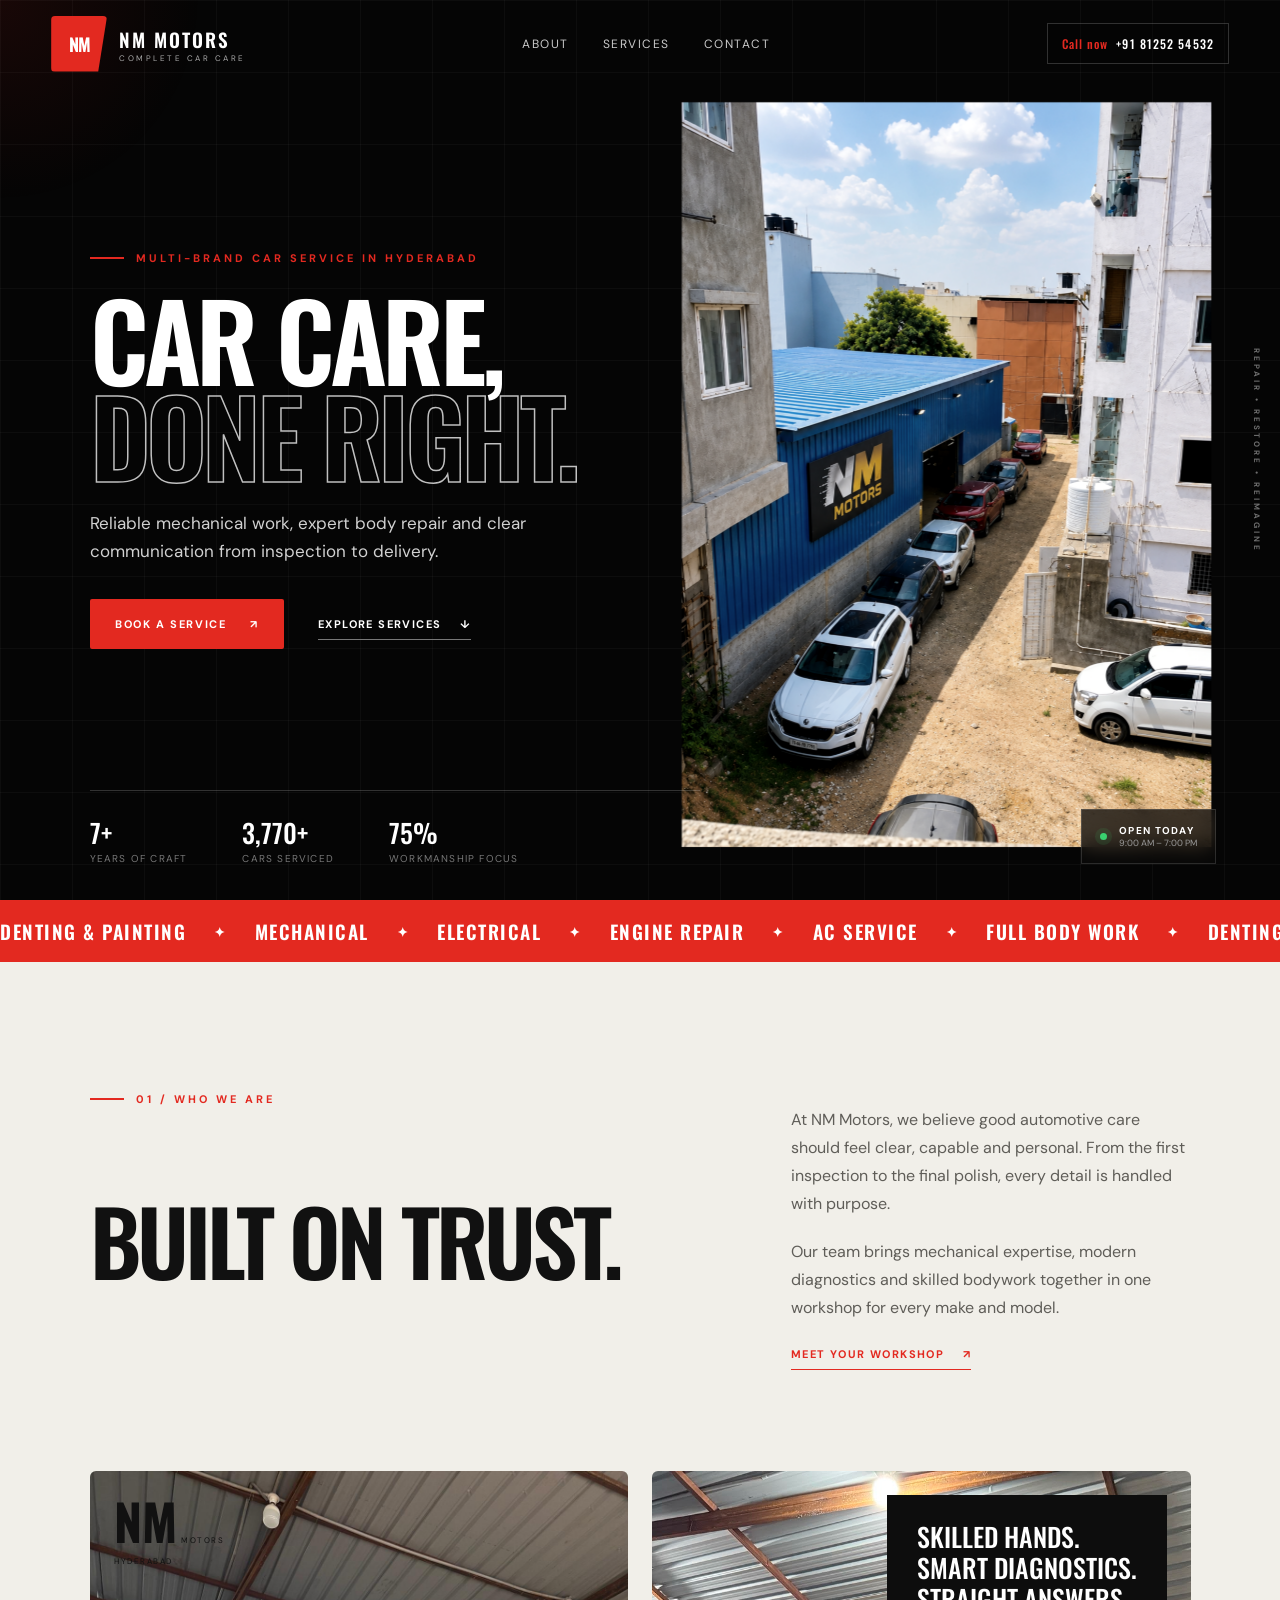
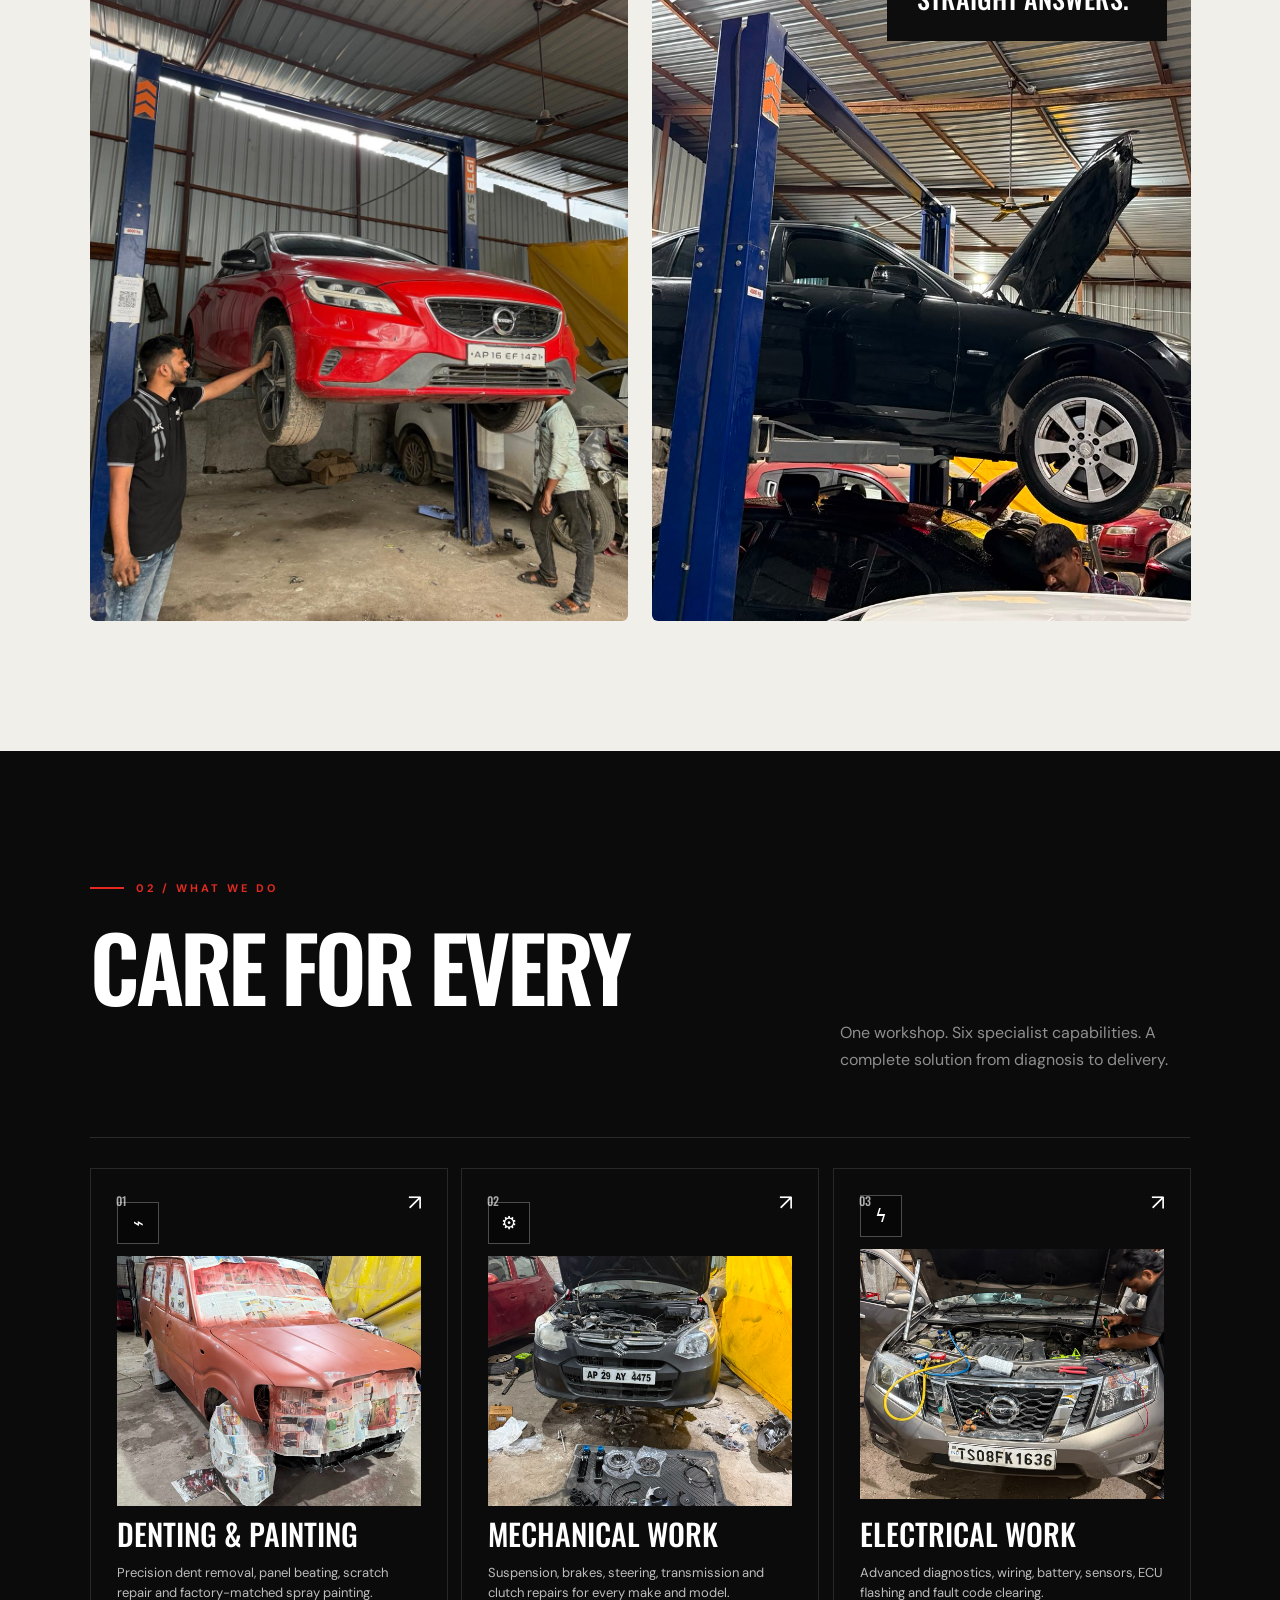
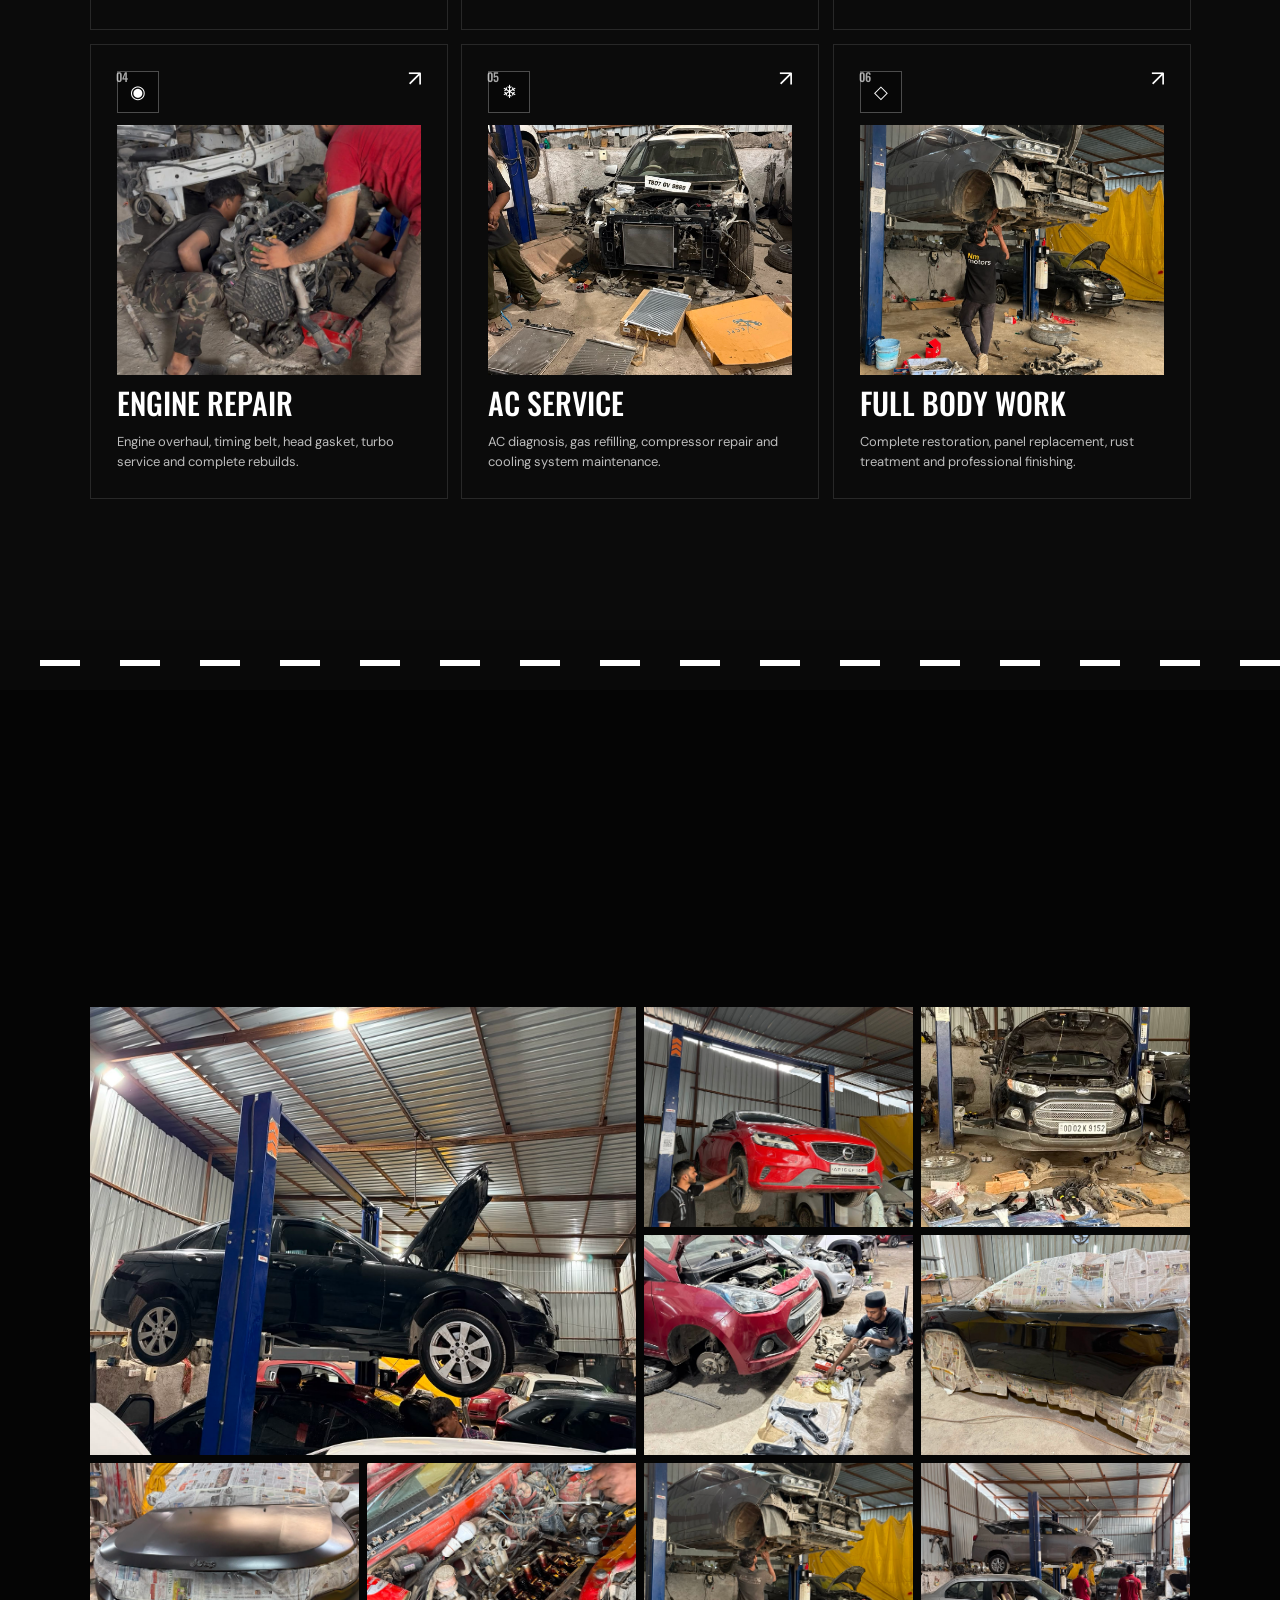
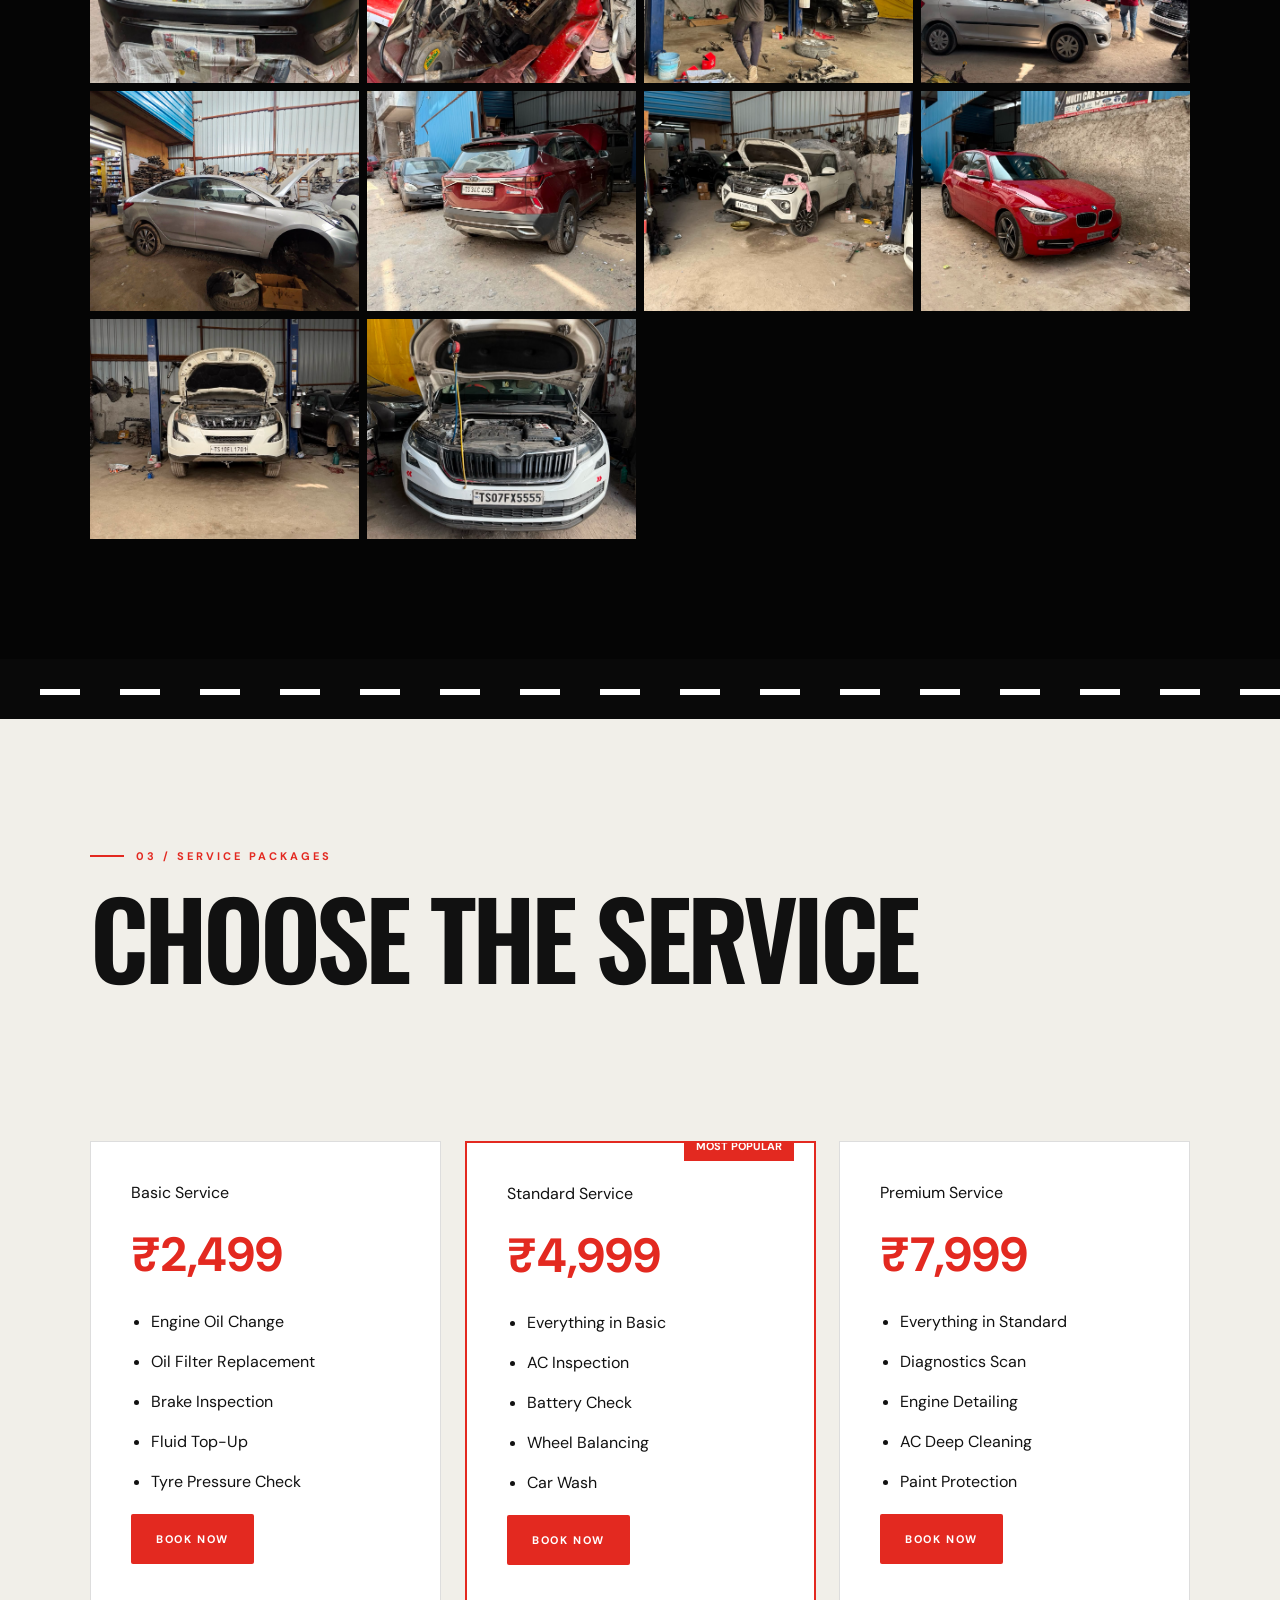
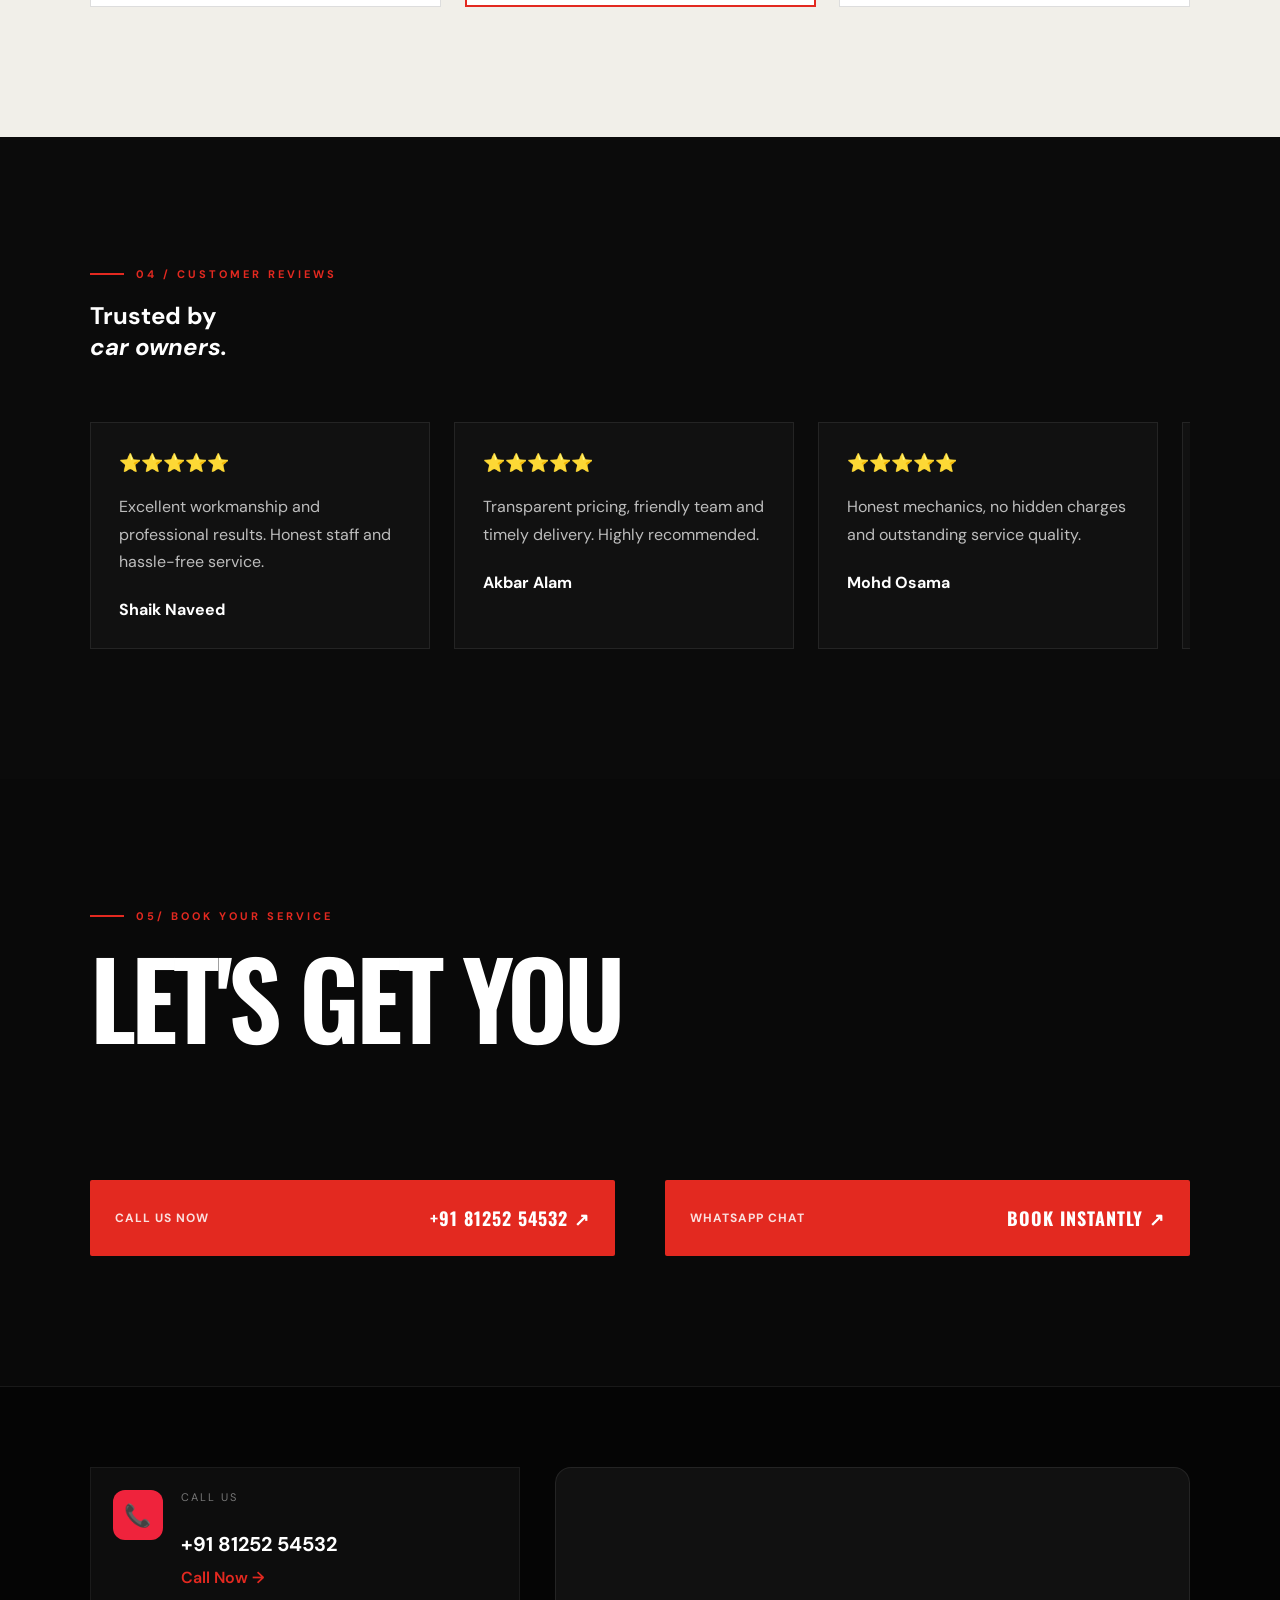
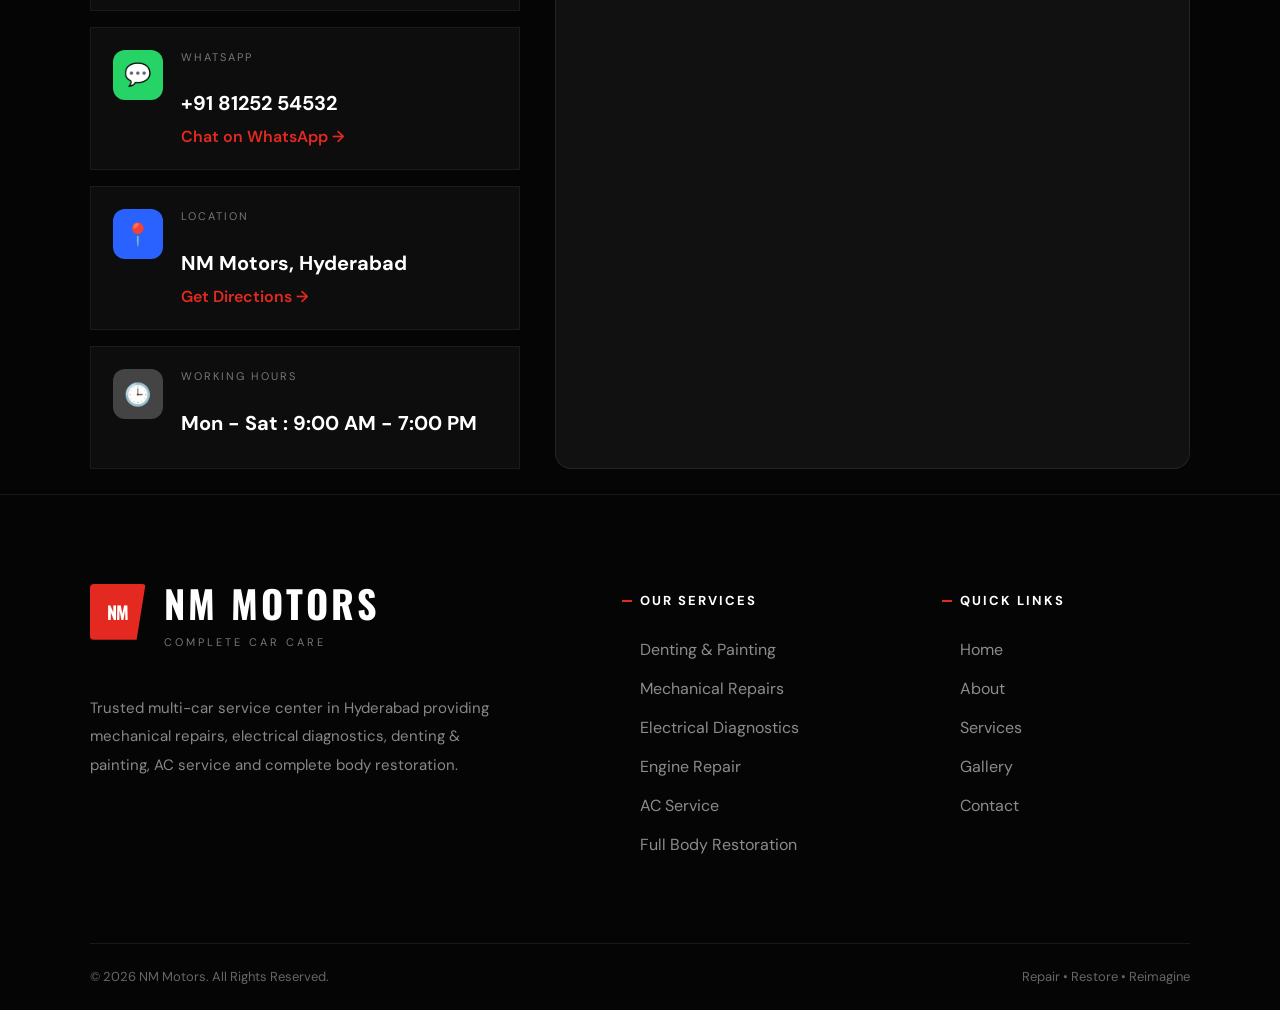
==== index.html @ 7115c3c5 "Add files via upload" ====
<!doctype html>
<html lang="en">
  <head>
    <meta charset="UTF-8" />
    <meta name="viewport" content="width=device-width, initial-scale=1.0" />
    <meta name="theme-color" content="#0a0a0a" />
    <meta
      name="description"
      content="NM Motors - complete car care, mechanical, electrical, denting, painting and restoration in Hyderabad."
    />
    <title>NM Motors | Complete Car Care</title>

    <link rel="preconnect" href="https://fonts.googleapis.com" />
    <link rel="preconnect" href="https://fonts.gstatic.com" crossorigin />
    <link
      href="https://fonts.googleapis.com/css2?family=DM+Sans:wght@400;500;600;700&family=Oswald:wght@400;500;600;700&display=swap"
      rel="stylesheet"
    />

    <link rel="stylesheet" href="styles.css" />
  </head>
  <body>
    <div class="page-loader" aria-hidden="true">
      <div class="loader-mark"><span>NM</span></div>
      <div class="loader-line"><i></i></div>
      <p>Precision in motion</p>
    </div>

    <div class="scroll-progress" aria-hidden="true"><span></span></div>
    <div class="cursor-glow" aria-hidden="true"></div>

    <header class="site-header" id="top">
      <a class="brand" href="#home" aria-label="NM Motors home">
        <span class="brand-mark">NM</span>
        <span class="brand-copy">
          <strong>NM MOTORS</strong>
          <small>Complete car care</small>
        </span>
      </a>

      <nav class="desktop-nav" aria-label="Main navigation">
        <a href="#about">About</a>
        <a href="#services">Services</a>
        <a href="#contact">Contact</a>
      </nav>

      <a class="header-call" href="tel:+918125254532"
        ><span>Call now</span> +91 81252 54532</a
      >

      <button class="menu-button" aria-label="Open menu" aria-expanded="false">
        <span></span>
        <span></span>
      </button>
    </header>

    <div class="mobile-menu" aria-hidden="true">
      <nav>
        <a href="#home">Home</a>
        <a href="#about">About</a>
        <a href="#services">Services</a>
        <a href="#contact">Contact</a>
      </nav>
      <a class="button button-primary" href="tel:+918125254532"
        >Call +91 81252 54532</a
      >
    </div>

    <main>
      <section class="hero" id="home">
        <!-- Right Hero Image -->
        <div class="hero-image">
          <img src="IMG_7822.PNG" alt="NM Motors Workshop" />
        </div>

        <!-- Grid Overlay -->
        <div class="hero-grid" aria-hidden="true"></div>

        <!-- Left Content -->
        <div class="hero-content">
          <div class="eyebrow reveal">Multi-brand car service in Hyderabad</div>

          <h1 class="reveal">
            <span>Car Care,</span>
            <span class="outline">Done Right.</span>
          </h1>

          <p class="hero-lede reveal">
            Reliable mechanical work, expert body repair and clear communication
            from inspection to delivery.
          </p>

          <div class="hero-actions reveal">
            <a
              class="button button-primary"
              href="https://wa.me/918125254532?text=Hi%20NM%20MOTORS!%20I%27d%20like%20to%20book%20a%20car%20service."
              target="_blank"
              rel="noreferrer"
            >
              Book a Service <span>↗</span>
            </a>

            <a class="text-link" href="#services">
              Explore Services <span>↓</span>
            </a>
          </div>
        </div>

        <!-- Bottom Stats -->
        <div class="hero-foot">
          <div>
            <strong class="counter" data-target="10" data-suffix="+">0</strong>
            <span>Years of Craft</span>
          </div>

          <div>
            <strong class="counter" data-target="5000" data-suffix="+"
              >0</strong
            >
            <span>Cars Serviced</span>
          </div>

          <div>
            <strong class="counter" data-target="100" data-suffix="%">0</strong>
            <span>Workmanship Focus</span>
          </div>
        </div>

        <!-- Opening Hours -->
        <div class="hero-proof">
          <span class="proof-dot"></span>
          <strong>Open Today</strong>
          <small>9:00 AM – 7:00 PM</small>
        </div>

        <!-- Side Label -->
        <div class="hero-side-label">Repair • Restore • Reimagine</div>
      </section>

      <section class="marquee" aria-label="Our expertise">
        <div class="marquee-track">
          <!-- First Set -->
          <span>DENTING & PAINTING</span><i>✦</i> <span>MECHANICAL</span
          ><i>✦</i> <span>ELECTRICAL</span><i>✦</i> <span>ENGINE REPAIR</span
          ><i>✦</i> <span>AC SERVICE</span><i>✦</i> <span>FULL BODY WORK</span
          ><i>✦</i>

          <!-- Duplicate Set -->
          <span>DENTING & PAINTING</span><i>✦</i> <span>MECHANICAL</span
          ><i>✦</i> <span>ELECTRICAL</span><i>✦</i> <span>ENGINE REPAIR</span
          ><i>✦</i> <span>AC SERVICE</span><i>✦</i> <span>FULL BODY WORK</span
          ><i>✦</i>
        </div>
      </section>

      <section class="about section" id="about">
        <div class="section-kicker reveal">01 / Who we are</div>
        <div class="about-layout">
          <div class="about-heading reveal">
            <h2>Built on trust.<br /><em>Driven by craft.</em></h2>
          </div>
          <div class="about-copy reveal">
            <p>
              At NM Motors, we believe good automotive care should feel clear,
              capable and personal. From the first inspection to the final
              polish, every detail is handled with purpose.
            </p>
            <p>
              Our team brings mechanical expertise, modern diagnostics and
              skilled bodywork together in one workshop for every make and
              model.
            </p>
            <a class="text-link red" href="#contact"
              >Meet your workshop <span>↗</span></a
            >
          </div>
        </div>

        <div class="about-visual reveal">
          <div class="about-images">
            <img
              class="about-image"
              src="Hero3.jpeg"
              alt="NM Motors workshop layout"
            />

            <img
              class="about-image"
              src="Hero2.jpeg"
              alt="NM Motors workshop layout"
            />
          </div>

          <div class="visual-stamp">
            <span>NM</span>
            <small>Motors<br />Hyderabad</small>
          </div>

          <div class="about-quote">
            Skilled hands.<br />
            Smart diagnostics.<br />
            Straight answers.
          </div>
        </div>
      </section>

      <section class="services section" id="services">
        <div class="section-head">
          <div>
            <div class="section-kicker reveal">02 / What we do</div>
            <h2 class="reveal">
              Care for every<br /><em>part of your car.</em>
            </h2>
          </div>
          <p class="reveal">
            One workshop. Six specialist capabilities. A complete solution from
            diagnosis to delivery.
          </p>
        </div>

        <div class="service-list">
          <article class="service-card reveal">
            <span class="service-no">01</span>
            <div class="service-icon">⌁</div>
            <div>
              <img
                class="service-image"
                src="WhatsApp Image 2026-06-26 at 5.01.47 PM.jpeg"
                alt="Denting and painting"
              />
              <h3>Denting & Painting</h3>

              <p>
                Precision dent removal, panel beating, scratch repair and
                factory-matched spray painting.
              </p>
            </div>
            <span class="arrow">↗</span>
          </article>

          <article class="service-card reveal">
            <span class="service-no">02</span>
            <div class="service-icon">⚙</div>
            <div>
              <img
                class="service-image"
                src="WhatsApp Image 2026-06-26 at 5.41.14 PM.jpeg"
                alt="Mechanical Work"
              />
              <h3>Mechanical Work</h3>
              <p>
                Suspension, brakes, steering, transmission and clutch repairs
                for every make and model.
              </p>
            </div>
            <span class="arrow">↗</span>
          </article>

          <article class="service-card reveal">
            <span class="service-no">03</span>
            <div class="service-icon">ϟ</div>
            <img
              class="service-image"
              src="WhatsApp Image 2026-06-26 at 5.43.32 PM.jpeg"
              alt="Electric work"
            />
            <div>
              <h3>Electrical Work</h3>
              <p>
                Advanced diagnostics, wiring, battery, sensors, ECU flashing and
                fault code clearing.
              </p>
            </div>
            <span class="arrow">↗</span>
          </article>

          <article class="service-card reveal">
            <span class="service-no">04</span>
            <div class="service-icon">◉</div>
            <div>
              <img
                class="service-image"
                src="WhatsApp Image 2026-06-26 at 5.42.45 PM.jpeg"
                alt="Engine repair"
              />
              <h3>Engine Repair</h3>
              <p>
                Engine overhaul, timing belt, head gasket, turbo service and
                complete rebuilds.
              </p>
            </div>
            <span class="arrow">↗</span>
          </article>

          <article class="service-card reveal">
            <span class="service-no">05</span>
            <div class="service-icon">❄</div>
            <div>
              <img
                class="service-image"
                src="WhatsApp Image 2026-06-26 at 5.49.35 PM.jpeg"
                alt="AC Service"
              />
              <h3>AC Service</h3>
              <p>
                AC diagnosis, gas refilling, compressor repair and cooling
                system maintenance.
              </p>
            </div>
            <span class="arrow">↗</span>
          </article>

          <article class="service-card reveal">
            <span class="service-no">06</span>
            <div class="service-icon">◇</div>
            <div>
              <img
                class="service-image"
                src="WhatsApp Image 2026-06-26 at 5.13.10 PM.jpeg"
                alt="Full Body Work"
              />
              <h3>Full Body Work</h3>
              <p>
                Complete restoration, panel replacement, rust treatment and
                professional finishing.
              </p>
            </div>
            <span class="arrow">↗</span>
          </article>
        </div>
      </section>
      <div class="road-divider">
        <span></span>
      </div>

      <section class="gallery section" id="gallery">
        <div class="gallery-head reveal">
          <div>
            <div class="section-kicker">05 / Our Work</div>
            <h2>Work <em>Gallery</em></h2>
          </div>

          <p>Real jobs done at NM Motors. Quality you can see.</p>
        </div>

        <div class="gallery-grid">
          <div class="gallery-item large">
            <img
              src="WhatsApp Image 2026-06-25 at 7.44.33 PM.jpeg"
              alt="NM Motors Gallery"
            />
          </div>

          <div class="gallery-item">
            <img
              src="WhatsApp Image 2026-06-25 at 7.45.10 PM.jpeg"
              alt="NM Motors Gallery"
            />
          </div>

          <div class="gallery-item">
            <img
              src="WhatsApp Image 2026-06-25 at 8.57.15 PM.jpeg"
              alt="NM Motors Gallery"
            />
          </div>

          <div class="gallery-item">
            <img
              src="WhatsApp Image 2026-06-26 at 5.02.27 PM.jpeg"
              alt="NM Motors Gallery"
            />
          </div>

          <div class="gallery-item">
            <img
              src="WhatsApp Image 2026-06-26 at 5.04.15 PM.jpeg"
              alt="NM Motors Gallery"
            />
          </div>

          <div class="gallery-item">
            <img
              src="WhatsApp Image 2026-06-26 at 5.04.26 PM.jpeg"
              alt="NM Motors Gallery"
            />
          </div>

          <div class="gallery-item">
            <img
              src="WhatsApp Image 2026-06-26 at 5.04.46 PM.jpeg"
              alt="NM Motors Gallery"
            />
          </div>

          <div class="gallery-item">
            <img
              src="WhatsApp Image 2026-06-26 at 5.05.45 PM.jpeg"
              alt="NM Motors Gallery"
            />
          </div>

          <div class="gallery-item">
            <img
              src="WhatsApp Image 2026-06-26 at 5.07.05 PM.jpeg"
              alt="NM Motors Gallery"
            />
          </div>

          <div class="gallery-item">
            <img
              src="WhatsApp Image 2026-06-26 at 5.09.59 PM.jpeg"
              alt="NM Motors Gallery"
            />
          </div>

          <div class="gallery-item">
            <img
              src="WhatsApp Image 2026-06-26 at 5.11.15 PM.jpeg"
              alt="NM Motors Gallery"
            />
          </div>

          <div class="gallery-item">
            <img
              src="WhatsApp Image 2026-06-26 at 5.15.15 PM.jpeg"
              alt="NM Motors Gallery"
            />
          </div>

          <div class="gallery-item">
            <img
              src="WhatsApp Image 2026-06-26 at 5.19.19 PM.jpeg"
              alt="NM Motors Gallery"
            />
          </div>

          <div class="gallery-item">
            <img
              src="WhatsApp Image 2026-06-26 at 5.19.48 PM.jpeg"
              alt="NM Motors Gallery"
            />
          </div>

          <div class="gallery-item">
            <img
              src="WhatsApp Image 2026-06-26 at 5.20.42 PM.jpeg"
              alt="NM Motors Gallery"
            />
          </div>
        </div>
      </section>
      <div class="road-divider">
        <span></span>
      </div>
      <section class="packages section" id="packages">
        <div class="section-kicker reveal">03 / Service Packages</div>

        <h2 class="reveal">
          Choose the service<br />
          <em>that fits your car.</em>
        </h2>

        <div class="package-grid">
          <article class="package-card reveal">
            <span>Basic Service</span>

            <h3>₹2,499</h3>

            <ul>
              <li>Engine Oil Change</li>
              <li>Oil Filter Replacement</li>
              <li>Brake Inspection</li>
              <li>Fluid Top-Up</li>
              <li>Tyre Pressure Check</li>
            </ul>

            <a href="#contact" class="button button-primary"> Book Now </a>
          </article>

          <article class="package-card featured reveal">
            <div class="badge">MOST POPULAR</div>

            <span>Standard Service</span>

            <h3>₹4,999</h3>

            <ul>
              <li>Everything in Basic</li>
              <li>AC Inspection</li>
              <li>Battery Check</li>
              <li>Wheel Balancing</li>
              <li>Car Wash</li>
            </ul>

            <a href="#contact" class="button button-primary"> Book Now </a>
          </article>

          <article class="package-card reveal">
            <span>Premium Service</span>

            <h3>₹7,999</h3>

            <ul>
              <li>Everything in Standard</li>
              <li>Diagnostics Scan</li>
              <li>Engine Detailing</li>
              <li>AC Deep Cleaning</li>
              <li>Paint Protection</li>
            </ul>

            <a href="#contact" class="button button-primary"> Book Now </a>
          </article>
        </div>
      </section>

      <section class="reviews-section">
        <div class="section-kicker reveal">04 / Customer Reviews</div>

        <h2 class="reveal">
          Trusted by<br />
          <em>car owners.</em>
        </h2>

        <div class="reviews-marquee">
          <div class="reviews-track">
            <article class="review-card">
              <div class="stars">⭐⭐⭐⭐⭐</div>
              <p>
                Excellent workmanship and professional results. Honest staff and
                hassle-free service.
              </p>
              <strong>Shaik Naveed</strong>
            </article>

            <article class="review-card">
              <div class="stars">⭐⭐⭐⭐⭐</div>
              <p>
                Transparent pricing, friendly team and timely delivery. Highly
                recommended.
              </p>
              <strong>Akbar Alam</strong>
            </article>

            <article class="review-card">
              <div class="stars">⭐⭐⭐⭐⭐</div>
              <p>
                Honest mechanics, no hidden charges and outstanding service
                quality.
              </p>
              <strong>Mohd Osama</strong>
            </article>

            <article class="review-card">
              <div class="stars">⭐⭐⭐⭐⭐</div>
              <p>Showroom-quality repaint work and premium finishing.</p>
              <strong>Sridhar Koty</strong>
            </article>

            <article class="review-card">
              <div class="stars">⭐⭐⭐⭐⭐</div>
              <p>My car looks brand new. Excellent repainting and bodywork.</p>
              <strong>Mahankali Srikanth</strong>
            </article>

            <!-- Duplicate for infinite loop -->

            <article class="review-card">
              <div class="stars">⭐⭐⭐⭐⭐</div>
              <p>
                Excellent workmanship and professional results. Honest staff and
                hassle-free service.
              </p>
              <strong>Shaik Naveed</strong>
            </article>

            <article class="review-card">
              <div class="stars">⭐⭐⭐⭐⭐</div>
              <p>
                Transparent pricing, friendly team and timely delivery. Highly
                recommended.
              </p>
              <strong>Akbar Alam</strong>
            </article>
          </div>
        </div>
      </section>

      <section class="section contact-section" id="contact">
        <div class="section-kicker reveal">05/ Book your service</div>
        <h2 class="reveal contact-heading">
          Let's get you<br /><em>back on the road.</em>
        </h2>

        <div class="contact-grid">
          <a
            class="button button-primary contact-link"
            href="tel:+918125254532"
          >
            <span>Call us now</span><strong>+91 81252 54532 ↗</strong>
          </a>
          <a
            class="button button-primary contact-link whatsapp-button"
            href="https://wa.me/918125254532?text=Hi%20NM%20MOTORS!"
            target="_blank"
            rel="noreferrer"
          >
            <span>WhatsApp Chat</span><strong>Book Instantly ↗</strong>
          </a>
        </div>
      </section>
    </main>

    <footer class="site-footer" id="contact">
      <div class="footer-container">
        <div class="footer-left">
          <div class="contact-card">
            <div class="card-icon phone">📞</div>

            <div>
              <span>CALL US</span>
              <h4>+91 81252 54532</h4>

              <a href="tel:+918125254532"> Call Now → </a>
            </div>
          </div>

          <div class="contact-card">
            <div class="card-icon whatsapp">💬</div>

            <div>
              <span>WHATSAPP</span>
              <h4>+91 81252 54532</h4>

              <a href="https://wa.me/918125254532" target="_blank">
                Chat on WhatsApp →
              </a>
            </div>
          </div>

          <div class="contact-card">
            <div class="card-icon location">📍</div>

            <div>
              <span>LOCATION</span>

              <h4>NM Motors, Hyderabad</h4>

              <a
                target="_blank"
                href="https://maps.app.goo.gl/zKVDiBxFiVKH8xYi9"
              >
                Get Directions →
              </a>
            </div>
          </div>

          <div class="contact-card">
            <div class="card-icon hours">🕒</div>

            <div>
              <span>WORKING HOURS</span>

              <h4>Mon - Sat : 9:00 AM - 7:00 PM</h4>
            </div>
          </div>
        </div>

        <div class="footer-map">
          <iframe
            src="https://www.google.com/maps/embed?pb=!1m18!1m12!1m3!1d30468.560617486695!2d78.4196439668306!3d17.33628039667739!2m3!1f0!2f0!3f0!3m2!1i1024!2i768!4f13.1!3m3!1m2!1s0x3bcb97ead38e99b5%3A0xecd36404b503e7d5!2sNM%20Motors%20Multi%20Car%20Services%20%E2%80%93%20Car%20Mechanic%2C%20Electrician%20and%20Denting%20Painting%20works%20in%20Attapur!5e0!3m2!1sen!2sin!4v1782386111819!5m2!1sen!2sin"
            loading="lazy"
            allowfullscreen
            referrerpolicy="no-referrer-when-downgrade"
          >
          </iframe>
        </div>
      </div>
    </footer>
    <footer class="site-footer">
      <div class="footer-main">
        <!-- Brand -->
        <div class="footer-brand">
          <div class="footer-brand-top">
            <span class="brand-mark">NM</span>

            <div>
              <h3>NM MOTORS</h3>
              <small>COMPLETE CAR CARE</small>
            </div>
          </div>

          <p>
            Trusted multi-car service center in Hyderabad providing mechanical
            repairs, electrical diagnostics, denting & painting, AC service and
            complete body restoration.
          </p>
        </div>

        <!-- Services -->
        <div class="footer-column">
          <h4>Our Services</h4>

          <a href="#services">Denting & Painting</a>
          <a href="#services">Mechanical Repairs</a>
          <a href="#services">Electrical Diagnostics</a>
          <a href="#services">Engine Repair</a>
          <a href="#services">AC Service</a>
          <a href="#services">Full Body Restoration</a>
        </div>

        <!-- Links -->
        <div class="footer-column">
          <h4>Quick Links</h4>

          <a href="#home">Home</a>
          <a href="#about">About</a>
          <a href="#services">Services</a>
          <a href="#gallery">Gallery</a>
          <a href="#contact">Contact</a>
        </div>
      </div>

      <div class="footer-bottom">
        <span>© 2026 NM Motors. All Rights Reserved.</span>

        <span>Repair • Restore • Reimagine</span>
      </div>
    </footer>
    <script src="script.js"></script>
  </body>
</html>
---- styles.css ----
/* ==========================================================================
   1. VARIABLES & RESET
   ========================================================================== */
:root {
  --red: #e32920;
  --black: #090909;
  --ink: #111;
  --paper: #f1efe9;
  --muted: #a5a29b;
  --line: rgba(255, 255, 255, 0.13);
  --display: "Oswald", sans-serif;
  --body: "DM Sans", sans-serif;
  --scroll-progress: 0;
}

* {
  box-sizing: border-box;
}

html {
  scroll-behavior: smooth;
}

body {
  margin: 0;
  background: var(--black);
  color: #fff;
  font-family: var(--body);
  overflow-x: hidden;
}

body.menu-open {
  overflow: hidden;
}

a {
  color: inherit;
  text-decoration: none;
}

button {
  font: inherit;
}

/* ==========================================================================
   2. SITE CORE LAYOUT & NAVIGATION
   ========================================================================== */
.site-header {
  position: fixed;
  inset: 0 0 auto;
  z-index: 50;
  height: 88px;
  padding: 0 4vw;
  display: flex;
  align-items: center;
  justify-content: space-between;
  border-bottom: 1px solid transparent;
  transition: 0.35s;
  isolation: isolate;
}

.site-header.scrolled {
  height: 70px;
  background: rgba(9, 9, 9, 0.93);
  backdrop-filter: blur(14px);
  border-color: var(--line);
}

.site-header .brand,
.desktop-nav,
.header-call,
.menu-button {
  position: relative;
  z-index: 2;
  flex-shrink: 0;
}

.brand {
  display: flex;
  align-items: center;
  gap: 12px;
  z-index: 2;
}

.brand-mark {
  width: 44px;
  height: 44px;
  background: var(--red);
  display: grid;
  place-items: center;
  font: 700 20px var(--display);
  letter-spacing: -1px;
  clip-path: polygon(0 0, 100% 0, 84% 100%, 0 100%);
  transition:
    transform 0.35s cubic-bezier(0.16, 1, 0.3, 1),
    background 0.3s;
}

.brand:hover .brand-mark {
  transform: rotate(-5deg) scale(1.08);
  background: #ff3329;
}

.brand-copy {
  display: flex;
  flex-direction: column;
}

.brand-copy strong {
  font: 600 19px var(--display);
  letter-spacing: 2px;
}

.brand-copy small {
  font-size: 8px;
  text-transform: uppercase;
  letter-spacing: 2.5px;
  color: #aaa;
}

.desktop-nav {
  display: flex;
  gap: 34px;
  align-items: center;
  justify-content: center;
  min-width: 0;
}

.desktop-nav a {
  font-size: 12px;
  text-transform: uppercase;
  letter-spacing: 1.5px;
  color: #c9c9c9;
  position: relative;
  transition:
    color 0.25s,
    transform 0.25s;
}

.desktop-nav a:hover {
  color: #fff;
  transform: translateY(-2px);
}

.desktop-nav a:after {
  content: "";
  position: absolute;
  left: 0;
  right: 100%;
  bottom: -8px;
  height: 2px;
  background: var(--red);
  transition: 0.25s;
}

.desktop-nav a:hover:after {
  right: 0;
}

.header-call {
  font: 500 12px var(--display);
  letter-spacing: 1.1px;
  display: inline-flex;
  align-items: center;
  white-space: nowrap;
  padding: 11px 14px;
  border: 1px solid rgba(255, 255, 255, 0.18);
  background: rgba(0, 0, 0, 0.2);
}

.header-call span {
  color: var(--red);
  margin-right: 8px;
}

.menu-button {
  display: none;
  background: none;
  border: 0;
  width: 38px;
  height: 38px;
  padding: 8px;
  z-index: 2;
  cursor: pointer;
}

.menu-button span {
  display: block;
  height: 2px;
  background: #fff;
  margin: 7px 0;
  transition: 0.3s;
}

.mobile-menu {
  position: fixed;
  inset: 0;
  z-index: 40;
  background: #0b0b0b;
  padding: 120px 7vw 40px;
  display: flex;
  flex-direction: column;
  justify-content: space-between;
  transform: translateY(-100%);
  transition: 0.5s cubic-bezier(0.7, 0, 0.2, 1);
  visibility: hidden;
  opacity: 0;
  pointer-events: none;
}

.mobile-menu.open {
  transform: none;
  visibility: visible;
  opacity: 1;
  pointer-events: auto;
}

.mobile-menu nav {
  display: flex;
  flex-direction: column;
  gap: 20px;
}

.mobile-menu nav a {
  font: 600 8vw var(--display);
  text-transform: uppercase;
  border-bottom: 1px solid var(--line);
  padding-bottom: 10px;
}

/* ==========================================================================
   3. PAGES & COMPONENTS (HERO, ABOUT, SERVICES, ETC.)
   ========================================================================== */
.hero {
  position: relative;
  min-height: 100vh;
  display: flex;
  align-items: center;
  overflow: hidden;
  background: #050505;
}

.hero-grid {
  position: absolute;
  inset: 0;
  background-image:
    linear-gradient(rgba(255, 255, 255, 0.03) 1px, transparent 1px),
    linear-gradient(90deg, rgba(255, 255, 255, 0.03) 1px, transparent 1px);
  background-size: 72px 72px;
  pointer-events: none;
}

.hero-content {
  width: 50%;
  padding-left: 7%;
  position: relative;
  z-index: 2;
}

.hero-image {
  position: absolute;
  right: 0;
  top: 90px;
  width: 52%;
  height: calc(100vh - 90px);
  display: flex;
  align-items: center;
  justify-content: center;
  z-index: 1;
}

.hero-image img {
  width: 90%;
  height: 100%;
  object-fit: COVER; /* Change to cover if needed */
  object-position: center;
  padding: 40px;
  margin-bottom: 40px;
}

.hero-foot {
  position: absolute;
  left: 7%;
  bottom: 40px;
  display: flex;
  gap: 60px;
  z-index: 2;
}

.hero-proof {
  position: absolute;
  right: 70px;
  bottom: 40px;
  z-index: 2;
}

.hero-side-label {
  position: absolute;
  right: 18px;
  top: 50%;
  transform: rotate(90deg) translateY(-50%);
  transform-origin: right top;
  letter-spacing: 4px;
  font-size: 11px;
  color: rgba(255, 255, 255, 0.5);
}

.eyebrow,
.section-kicker {
  font-size: 11px;
  text-transform: uppercase;
  letter-spacing: 3px;
  font-weight: 700;
  color: var(--red);
  display: flex;
  align-items: center;
  gap: 12px;
}

.eyebrow:before,
.section-kicker:before {
  content: "";
  width: 34px;
  height: 2px;
  background: currentColor;
}

.hero h1,
.section h2 {
  font: 600 clamp(64px, 8.3vw, 134px)/0.9 var(--display);
  letter-spacing: -0.045em;
  text-transform: uppercase;
  margin: 26px 0;
}

.hero h1 span {
  display: block;
}

.hero h1 .outline {
  color: transparent;
  -webkit-text-stroke: 1.5px rgba(255, 255, 255, 0.75);
}

.hero-lede {
  max-width: 600px;
  color: #d1d1d1;
  font-size: 17px;
  line-height: 1.65;
}

.hero-actions {
  display: flex;
  align-items: center;
  gap: 34px;
  margin-top: 34px;
}

.button {
  display: inline-flex;
  align-items: center;
  justify-content: center;
  gap: 24px;
  padding: 17px 24px;
  border-radius: 2px;
  text-transform: uppercase;
  font-size: 11px;
  font-weight: 700;
  letter-spacing: 1.6px;
  border: 1px solid transparent;
  will-change: transform;
}

.button-primary {
  position: relative;
  overflow: hidden;
  isolation: isolate;
  background: var(--red);
  color: #fff;
  box-shadow: 0 0 0 rgba(217, 39, 31, 0);
  transition:
    transform 0.3s cubic-bezier(0.16, 1, 0.3, 1),
    box-shadow 0.3s,
    background 0.3s;
}

.button-primary:hover {
  transform: translateY(-3px);
  box-shadow: 0 14px 38px rgba(217, 39, 31, 0.3);
  background: #ff372d;
}

.text-link {
  text-transform: uppercase;
  font-size: 11px;
  font-weight: 700;
  letter-spacing: 1.4px;
  border-bottom: 1px solid #777;
  padding: 8px 0;
}

.text-link span {
  margin-left: 14px;
}

.text-link.red {
  color: var(--red);
  border-color: var(--red);
}

.hero-foot {
  position: absolute;
  left: 7vw;
  bottom: 35px;
  z-index: 2;
  display: flex;
  gap: 55px;
  padding-top: 22px;
  border-top: 1px solid rgba(255, 255, 255, 0.18);
  width: min(610px, 58vw);
}

.hero-foot div {
  display: flex;
  flex-direction: column;
}

.hero-foot strong {
  font: 500 26px var(--display);
}

.hero-foot span {
  color: #777;
  font-size: 10px;
  text-transform: uppercase;
  letter-spacing: 1.2px;
}

.hero-proof {
  position: absolute;
  right: 5vw;
  bottom: 36px;
  z-index: 2;
  display: grid;
  grid-template-columns: 10px auto;
  column-gap: 9px;
  align-items: center;
  padding: 14px 18px;
  background: rgba(8, 8, 8, 0.76);
  backdrop-filter: blur(10px);
  border: 1px solid rgba(255, 255, 255, 0.14);
}

.proof-dot {
  width: 7px;
  height: 7px;
  border-radius: 50%;
  background: #39d16f;
  box-shadow: 0 0 0 5px rgba(57, 209, 111, 0.1);
  grid-row: 1 / 3;
}

.hero-proof strong {
  font-size: 10px;
  text-transform: uppercase;
  letter-spacing: 1.3px;
}

.hero-proof small {
  font-size: 9px;
  color: #999;
}

.hero-side-label {
  position: absolute;
  z-index: 3;
  right: 18px;
  top: 50%;
  color: rgba(255, 255, 255, 0.42);
  font-size: 8px;
  font-weight: 700;
  letter-spacing: 3px;
  text-transform: uppercase;
  writing-mode: vertical-rl;
  transform: translateY(-50%);
}

/* ==========================================================================
   4. MARQUEE TICKER & ABOUT SECTION
   ========================================================================== */
.marquee {
  position: relative;
  z-index: 4;
  background: var(--red);
  overflow: hidden;
  padding: 17px 0;
}

.marquee-track {
  display: flex;
  align-items: center;
  gap: 28px;
  white-space: nowrap;
  width: max-content;
  font: 600 19px var(--display);
  letter-spacing: 1.5px;
  will-change: transform;
  animation: marquee 25s linear infinite;
}

.marquee i {
  font-style: normal;
  font-size: 13px;
  flex-shrink: 0;
}

.marquee span {
  flex-shrink: 0;
}

@keyframes marquee {
  from {
    transform: translateX(0);
  }
  to {
    transform: translateX(-50%);
  }
}

.section {
  padding: 130px 7vw;
}

.about {
  background: var(--paper);
  color: var(--ink);
}

.about-layout {
  display: grid;
  grid-template-columns: 1.2fr 0.8fr;
  gap: 8vw;
  align-items: end;
}

.about h2,
.services h2 {
  font-size: clamp(55px, 7vw, 104px);
  margin: 28px 0 42px;
  line-height: 0.96;
}

.section h2 em {
  font-style: normal;
  color: transparent;
  -webkit-text-stroke: 1.2px currentColor;
  opacity: 0.65;
}

.about-copy {
  padding-bottom: 48px;
  max-width: 650px;
}

.about-copy p {
  font-size: 16px;
  line-height: 1.75;
  color: #5f5d58;
  margin: 0 0 20px;
}

.about-visual {
  position: relative;
  margin-top: 60px;
}

.about-images {
  display: grid;
  grid-template-columns: repeat(2, 1fr);
  gap: 24px;
}

.about-image {
  width: 100%;
  height: 750px;
  object-fit: cover;
  border-radius: 6px;
  display: block;
}

.counter {
  display: inline-block;
  min-width: 90px;
}
.visual-stamp {
  position: absolute;
  left: 24px;
  top: 24px;
  z-index: 5;
}

.visual-stamp span {
  font: 700 50px var(--display);
  line-height: 1;
}

.visual-stamp small {
  text-transform: uppercase;
  font-size: 8px;
  letter-spacing: 1.5px;
  line-height: 1.5;
}

.about-quote {
  position: absolute;
  right: 24px;
  top: 24px;

  padding: 26px 30px;

  background: #0d0d0d;

  color: #fff;

  z-index: 5;

  font: 500 26px/1.2 var(--display);

  text-transform: uppercase;
}

/* ==========================================================================
   5. SERVICES INTERACTION & MATRIX
   ========================================================================== */
.services {
  background: #0b0b0b;
}

.services .section-head {
  display: grid;
  grid-template-columns: 1fr 350px;
  align-items: end;
  gap: 7vw;
}

.services .section-head > p {
  color: #8e8e8e;
  line-height: 1.7;
  padding-bottom: 48px;
}

.service-list {
  display: grid;
  grid-template-columns: repeat(3, 1fr);
  gap: 14px;
  border-top: 1px solid var(--line);
  padding-top: 30px;
}

.service-card {
  min-height: 370px;
  padding: 26px;
  display: flex;
  flex-direction: column;
  align-items: flex-start;
  justify-content: flex-end;
  gap: 12px;
  isolation: isolate;
  border: 1px solid rgba(255, 255, 255, 0.12);
  position: relative;
  overflow: hidden;
  --spot-x: 50%;
  --spot-y: 50%;
  transform-style: preserve-3d;
  transition:
    transform 0.18s ease-out,
    border-color 0.3s,
    box-shadow 0.3s;
}

.service-card:nth-child(1) {
  background-image: url("denting-painting.jpg");
}

.service-card:nth-child(2) {
  background-image: url("mechanical.jpg");
}

.service-card:nth-child(3) {
  background-image: url("electrical.jpg");
}

.service-card:nth-child(4) {
  background-image: url("engine-repair.jpg");
}

.service-card:nth-child(5) {
  background-image: url("ac-service.jpg");
}

.service-card:nth-child(6) {
  background-image: url("body-work.jpg");
}

.service-card::before {
  content: "";
  position: absolute;
  inset: 0;
  z-index: -1;
  background:
    radial-gradient(
      circle at var(--spot-x) var(--spot-y),
      rgba(217, 39, 31, 0.28),
      transparent 38%
    ),
    linear-gradient(
      0deg,
      rgba(4, 4, 4, 0.98) 0%,
      rgba(4, 4, 4, 0.58) 52%,
      rgba(4, 4, 4, 0.16) 100%
    );
  transform: translateX(-101%);
  transition: transform 0.4s cubic-bezier(0.7, 0, 0.2, 1);
}

.service-card:hover {
  z-index: 2;
  border-color: rgba(255, 255, 255, 0.42);
  box-shadow: 0 28px 55px rgba(0, 0, 0, 0.34);
}

.service-card:hover:before {
  transform: none;
}

.service-card .service-no {
  position: absolute;
  left: 25px;
  top: 23px;
  color: rgba(255, 255, 255, 0.65);
  font: 500 12px var(--display);
}

.service-icon {
  width: 42px;
  height: 42px;
  background: rgba(0, 0, 0, 0.34);
  border: 1px solid rgba(255, 255, 255, 0.28);
  font-size: 18px;
  display: grid;
  place-items: center;
  transition: transform 0.35s cubic-bezier(0.16, 1, 0.3, 1);
}

.service-card:hover .service-icon {
  transform: rotate(-6deg) scale(1.08);
}

.service-image {
  width: 100%;
  height: 250px;
  object-fit: cover;
}
.service-card h3 {
  font: 500 30px var(--display);
  text-transform: uppercase;
  margin: 0;
}

.service-card p {
  margin: 7px 0 0;
  color: #bdbdbd;
  line-height: 1.55;
  font-size: 13px;
}

.service-card .arrow {
  position: absolute;
  right: 25px;
  top: 19px;
  font-size: 22px;
}

/* ==========================================================================
   6. GLOBAL APP ELEMENTS & ANIMATIONS
   ========================================================================== */
.floating-whatsapp {
  position: fixed;
  right: 25px;
  bottom: 25px;
  z-index: 9999;
  width: 62px;
  height: 62px;
}

.wa-icon {
  position: absolute;
  right: 0;
  top: 0;
  width: 62px;
  height: 62px;
  border-radius: 50%;
  background: #25d366;
  color: #fff;
  display: grid;
  place-items: center;
  cursor: pointer;
  transition: transform 0.35s cubic-bezier(0.16, 1, 0.3, 1);
  box-shadow:
    0 12px 30px rgba(0, 0, 0, 0.35),
    0 0 25px rgba(37, 211, 102, 0.3);
}

.wa-icon svg {
  width: 30px;
  height: 30px;
}

.wa-tooltip {
  position: absolute;
  right: 0;
  top: 4px;

  height: 54px;
  width: 0;

  overflow: hidden;

  display: flex;
  flex-direction: column;
  justify-content: center;

  white-space: nowrap;

  background: rgba(8, 8, 8, 0.95);
  backdrop-filter: blur(12px);

  border-radius: 999px;

  opacity: 0;

  transition:
    width 0.35s cubic-bezier(0.16, 1, 0.3, 1),
    opacity 0.25s ease;
}

.wa-tooltip span {
  padding-left: 20px;
  font-size: 10px;
  text-transform: uppercase;
  letter-spacing: 1.5px;
  color: #9a9a9a;
}

.wa-tooltip strong {
  padding-left: 20px;
  font-size: 13px;
  color: #fff;
}

.floating-whatsapp:hover .wa-icon {
  transform: translateX(-230px);
}

.floating-whatsapp:hover .wa-tooltip {
  width: 220px;
  opacity: 1;
}

@media (max-width: 768px) {
  .wa-tooltip {
    display: none;
  }

  .floating-whatsapp:hover .wa-icon {
    transform: none;
  }
}

/* NM Motors Upgraded Styles Additions */

.reveal {
  opacity: 0;
  transform: translateY(40px) rotate(2deg);
  transition:
    opacity 0.8s ease,
    transform 0.8s cubic-bezier(0.16, 1, 0.3, 1);
  will-change: opacity, transform;
}

.reveal.visible {
  opacity: 1;
  transform: translateY(0) rotate(0);
}

.service-card.reveal {
  transform: translateY(60px) rotate(3deg);
}

.service-card.reveal.visible {
  transform: translateY(0) rotate(0);
}

.floating-whatsapp {
  animation: whatsapp-pulse 2.5s infinite;
}

@keyframes whatsapp-pulse {
  0%,
  100% {
    transform: scale(1);
  }
  50% {
    transform: scale(1.05);
  }
}

.cursor-glow {
  position: fixed;
  width: 420px;
  height: 420px;
  border-radius: 50%;
  background: radial-gradient(circle, rgba(227, 41, 32, 0.09), transparent 68%);
  pointer-events: none;
  z-index: 3;
  transform: translate(-50%, -50%);
}

.page-loader {
  position: fixed;
  inset: 0;
  z-index: 5000;
  display: grid;
  place-content: center;
  justify-items: center;
  gap: 20px;
  background: #080808;
  transition:
    opacity 0.55s ease,
    visibility 0.55s ease;
}

.page-loader.done {
  opacity: 0;
  visibility: hidden;
}

.loader-mark {
  width: 82px;
  height: 82px;
  display: grid;
  place-items: center;
  background: var(--red);
  clip-path: polygon(0 0, 100% 0, 82% 100%, 0 100%);
}

.loader-mark span {
  font: 700 35px var(--display);
  letter-spacing: -2px;
}

.loader-line {
  width: 150px;
  height: 1px;
  background: #242424;
}

.loader-line i {
  display: block;
  width: 100%;
  height: 100%;
  background: var(--red);
  transform-origin: left;
  animation: loader-line 1s cubic-bezier(0.7, 0, 0.2, 1) both;
}

.page-loader p {
  margin: 0;
  color: #686868;
  font-size: 8px;
  font-weight: 700;
  letter-spacing: 3px;
  text-transform: uppercase;
}

.scroll-progress {
  position: fixed;
  top: 0;
  left: 0;
  right: 0;
  z-index: 1200;
  height: 2px;
  pointer-events: none;
}

.scroll-progress span {
  display: block;
  width: 100%;
  height: 100%;
  background: var(--red);
  transform: scaleX(var(--scroll-progress));
  transform-origin: left;
}

@keyframes loader-line {
  from {
    transform: scaleX(0);
  }
  to {
    transform: scaleX(1);
  }
}

@keyframes hero-focus {
  from {
    transform: scale(1.12);
    filter: saturate(0.25) brightness(0.6);
  }
  to {
    transform: scale(1.02);
    filter: saturate(0.72) contrast(1.04);
  }
}

@keyframes stamp-float {
  50% {
    transform: translateY(8px);
  }
}

@keyframes whatsapp-pulse {
  0%,
  55%,
  100% {
    box-shadow: 0 0 0 0 rgba(37, 211, 102, 0.35);
  }
  75% {
    box-shadow: 0 0 0 16px rgba(37, 211, 102, 0);
  }
}

@keyframes marquee {
}

/* ==========================================================================
   7. DYNAMIC RESPONSIVE BREAKPOINTS
   ========================================================================== */
@media (max-width: 980px) {
  .service-list {
    grid-template-columns: repeat(2, 1fr);
  }
  .hero-foot {
    width: 88vw;
  }
  .about-layout {
    grid-template-columns: 1fr;
  }
}

@media (min-width: 901px) {
  .mobile-menu {
    display: none !important;
  }
}

@media (max-width: 900px) {
  .hero-side-label {
    display: none;
  }
  .service-card {
    transform: none !important;
  }
  .desktop-nav,
  .header-call {
    display: none;
  }
  .menu-button {
    display: block;
  }
  .site-header {
    height: 70px;
  }
  .hero {
    min-height: 900px;
    padding: 120px 6vw 180px;
  }
  .about-layout,
  .services .section-head {
    grid-template-columns: 1fr;
  }
  .mobile-menu {
    display: flex;
  }
}

@media (max-width: 620px) {
  .hero h1 {
    font-size: 17vw;
  }
  .section {
    padding: 78px 5vw;
  }
  .service-list {
    grid-template-columns: 1fr;
  }
}

/* ==========================================================================
   8. COMPONENT SPECIFIC LAYOUTS (CLEANED FROM INLINE)
   ========================================================================== */
/* ==========================================================
   CONTACT SECTION
   ========================================================== */

.contact-section {
  background: #090909;
}

.contact-heading {
  font: 600 clamp(45px, 6vw, 80px)/1 var(--display);
  text-transform: uppercase;
  margin: 20px 0 40px;
}

/* CONTACT GRID */

.contact-grid {
  display: grid;
  grid-template-columns: repeat(auto-fit, minmax(200px, 1fr));
  gap: 50px;
  margin-top: 40px;
}

/* BUTTON BASE */

.contact-link {
  justify-content: space-between;
  padding: 24px;
  position: relative;
  overflow: hidden;

  transition:
    background 0.35s ease,
    transform 0.35s ease,
    box-shadow 0.35s ease;
}

/* ==========================================================
   DEFAULT STATE
   BOTH RED
   ========================================================== */

.contact-grid .contact-link:first-child,
.whatsapp-button {
  background: var(--red);
  color: #fff;
}

/* ==========================================================
   SWEEP / FUEL FILL EFFECT
   ========================================================== */

.contact-link::before {
  content: "";
  position: absolute;
  inset: 0;

  background: linear-gradient(
    90deg,
    transparent,
    rgba(255, 255, 255, 0.18),
    transparent
  );

  transform: translateX(-105%);
  transition: transform 0.7s ease;

  pointer-events: none;
}

.contact-link:hover::before {
  transform: translateX(105%);
}

/* ==========================================================
   CALL BUTTON HOVER
   ========================================================== */

.contact-grid .contact-link:first-child:hover {
  background: #25d366;

  transform: translateY(-5px);

  box-shadow: 0 15px 35px rgba(37, 211, 102, 0.25);
}

/* ==========================================================
   WHATSAPP BUTTON HOVER
   ========================================================== */

.whatsapp-button:hover {
  background: #25d366;

  transform: translateY(-5px);

  box-shadow: 0 15px 35px rgba(37, 211, 102, 0.25);
}

/* ==========================================================
   TEXT
   ========================================================== */

.contact-link span {
  display: block;
  font-size: 12px;
  opacity: 0.85;
  letter-spacing: 1px;
  text-transform: uppercase;
}

.contact-link strong {
  font-size: 18px;
  font-family: var(--display);
  letter-spacing: 1px;
}

/* ==================================
   PREMIUM FOOTER
   ================================== */
.site-footer {
  background: #050505;
  border-top: 1px solid rgba(255, 255, 255, 0.08);
  padding: 80px 7vw 25px;
}

.footer-container {
  display: grid;
  grid-template-columns: 430px 1fr;
  gap: 35px;
  align-items: stretch;
}

/* LEFT SIDE */

.footer-left {
  display: flex;
  flex-direction: column;
  gap: 16px;
}

.contact-card {
  display: flex;
  align-items: flex-start;
  gap: 18px;

  padding: 22px;

  background: #0d0d0d;

  border: 1px solid rgba(255, 255, 255, 0.06);

  transition: 0.35s;
}

.contact-card:hover {
  border-color: var(--red);
  transform: translateY(-4px);
}

.card-icon {
  width: 50px;
  height: 50px;

  border-radius: 12px;

  display: flex;
  align-items: center;
  justify-content: center;

  font-size: 22px;

  background: var(--red);

  flex-shrink: 0;
}

.phone {
  background: #ef233c;
}

.whatsapp {
  background: #25d366;
}

.location {
  background: #2962ff;
}

.hours {
  background: #444;
}

.contact-card span {
  display: block;

  font-size: 11px;

  letter-spacing: 2px;

  color: #777;

  margin-bottom: 8px;
}

.contact-card h4 {
  font-size: 20px;
  margin-bottom: 10px;
}

.contact-card a {
  color: var(--red);
  font-weight: 600;
}

.footer-buttons {
  display: grid;
  grid-template-columns: 1fr 1fr;
  gap: 14px;
}

.footer-call,
.footer-whatsapp {
  height: 60px;

  display: flex;
  align-items: center;
  justify-content: center;

  font-weight: 700;

  text-transform: uppercase;

  transition: 0.3s;
}

.footer-call {
  background: var(--red);
}

.footer-whatsapp {
  background: #25d366;
}

.footer-call:hover,
.footer-whatsapp:hover {
  transform: translateY(-3px);
}

/* RIGHT SIDE */

.footer-map {
  position: relative;

  overflow: hidden;

  border-radius: 16px;

  border: 1px solid rgba(255, 255, 255, 0.08);

  background: #111;

  min-height: 560px;
}

.footer-map iframe {
  position: absolute;

  inset: 0;

  width: 100% !important;

  height: 100% !important;

  border: 0;

  display: block;
}

/* COPYRIGHT */

.footer-bottom {
  margin-top: 45px;

  padding-top: 20px;

  border-top: 1px solid rgba(255, 255, 255, 0.08);

  display: flex;

  justify-content: space-between;

  color: #666;

  font-size: 13px;

  flex-wrap: wrap;

  gap: 12px;
}

/* TABLET */

@media (max-width: 1000px) {
  .footer-container {
    grid-template-columns: 1fr;
  }

  .footer-map {
    min-height: 420px;
  }
}

/* MOBILE */

@media (max-width: 640px) {
  .footer-buttons {
    grid-template-columns: 1fr;
  }

  .footer-bottom {
    flex-direction: column;

    align-items: flex-start;

    gap: 10px;
  }
}
/* ==========================================================
   PACKAGES SECTION RESPONSIVE
   ========================================================== */

.packages {
  background: #f1efe9;
  color: #111;
}

.package-grid {
  display: grid;
  grid-template-columns: repeat(3, 1fr);
  gap: 24px;
  margin-top: 60px;
}

.package-card {
  background: #fff;
  padding: 40px;
  border: 1px solid #ddd;
  position: relative;
  overflow: hidden;
  transition:
    transform 0.35s ease,
    box-shadow 0.35s ease;
}

.package-card:hover {
  transform: translateY(-8px);
  box-shadow: 0 25px 50px rgba(0, 0, 0, 0.12);
}

.package-card h3 {
  font-size: 48px;
  margin: 20px 0;
  color: var(--red);
}

.package-card ul {
  padding-left: 20px;
  line-height: 2;
}

.package-card li {
  margin-bottom: 8px;
}

.featured {
  border: 2px solid var(--red);
  transform: scale(1.03);
}

.badge {
  position: absolute;
  top: -12px;
  right: 20px;
  background: var(--red);
  color: white;
  padding: 8px 12px;
  font-size: 11px;
  font-weight: 700;
}

/* ==========================================================
   TABLET
   ========================================================== */

@media (max-width: 980px) {
  .package-grid {
    grid-template-columns: repeat(2, 1fr);
  }

  .featured {
    transform: none;
  }
}

/* ==========================================================
   MOBILE
   ========================================================== */

@media (max-width: 768px) {
  .package-grid {
    grid-template-columns: 1fr;
    gap: 20px;
  }

  .package-card {
    padding: 28px;
  }

  .package-card h3 {
    font-size: 38px;
  }

  .badge {
    top: 16px;
    right: 16px;
  }
}

/* ==========================================================
   SMALL PHONES
   ========================================================== */

@media (max-width: 480px) {
  .package-card {
    padding: 24px;
  }

  .package-card h3 {
    font-size: 32px;
  }

  .package-card ul {
    line-height: 1.7;
  }
}

/* REVIEWS  */
.reviews-section {
  background: #0b0b0b;
  padding: 130px 7vw;
  overflow: hidden;
}

.reviews-marquee {
  margin-top: 60px;
  overflow: hidden;
}

.reviews-track {
  display: flex;
  gap: 24px;
  width: max-content;
  animation: reviewScroll 35s linear infinite;
}

.review-card {
  width: 340px;
  min-height: 220px;

  background: #111;
  border: 1px solid rgba(255, 255, 255, 0.08);

  padding: 28px;

  flex-shrink: 0;
}

.review-card:hover {
  border-color: var(--red);
  transform: translateY(-6px);
}

.stars {
  font-size: 18px;
  margin-bottom: 18px;
}

.review-card p {
  color: #bdbdbd;
  line-height: 1.7;
  margin-bottom: 24px;
}

.review-card strong {
  color: white;
}

@keyframes reviewScroll {
}

/* ==========================================================
   FOOTER RESPONSIVE
   ========================================================== */

@media (max-width: 980px) {
  .footer-top {
    grid-template-columns: 1fr 1fr;
    gap: 40px;
  }

  .footer-brand {
    grid-column: 1 / -1;
  }

  .footer-brand p {
    max-width: 100%;
  }
}

@media (max-width: 768px) {
  .site-footer {
    padding: 60px 5vw 25px;
  }

  .footer-top {
    grid-template-columns: 1fr;
    gap: 35px;
  }

  .footer-brand h3 {
    font-size: 34px;
  }

  .footer-brand p {
    font-size: 14px;
    line-height: 1.7;
  }

  .footer-links,
  .footer-contact {
    gap: 10px;
  }

  .footer-bottom {
    flex-direction: column;
    align-items: flex-start;
    gap: 12px;
  }
}

@media (max-width: 480px) {
  .site-footer {
    padding: 50px 20px 20px;
  }

  .footer-brand h3 {
    font-size: 28px;
  }

  .footer-brand p {
    font-size: 13px;
  }

  .footer-links h4,
  .footer-contact h4 {
    font-size: 11px;
  }

  .footer-links a,
  .footer-contact a,
  .footer-contact p {
    font-size: 14px;
  }

  .footer-bottom {
    font-size: 11px;
  }

  .brand-mark {
    width: 38px;
    height: 38px;
    font-size: 18px;
  }
}

/* ==========================================================
   NM MOTORS PREMIUM AUTOMOTIVE EFFECTS
   ADD BELOW EVERYTHING ELSE
   ========================================================== */

/* HERO SLOW ZOOM */

.hero-image {
  animation:
    hero-focus 1.8s cubic-bezier(0.16, 1, 0.3, 1) both,
    heroZoom 18s ease-in-out infinite alternate;
}

@keyframes heroZoom {
  from {
    transform: scale(1.02);
  }

  to {
    transform: scale(1.08);
  }
}

/* FUEL FILL BUTTON EFFECT */

.button-primary::before {
  content: "";
  position: absolute;
  inset: 0;
  background: linear-gradient(
    90deg,
    transparent,
    rgba(255, 255, 255, 0.18),
    transparent
  );

  transform: translateX(-105%);
  transition: transform 0.7s ease;
  pointer-events: none;
}

.button-primary:hover::before {
  transform: translateX(105%);
}

/* BRAKE LIGHT GLOW */

.service-card:hover {
  border-color: #ff3b30;

  box-shadow:
    0 0 20px rgba(255, 59, 48, 0.15),
    0 0 40px rgba(255, 59, 48, 0.15),
    0 20px 40px rgba(0, 0, 0, 0.45);
}

/* SPINNING WHEEL EFFECT */

.service-icon {
  transition:
    transform 0.8s cubic-bezier(0.16, 1, 0.3, 1),
    background 0.3s;
}

.service-card:hover .service-icon {
  transform: rotate(360deg) scale(1.1);
}

/* REVIEW PAUSE ON HOVER */

.reviews-track:hover {
  animation-play-state: paused;
}

/* REVIEW CARD PREMIUM FEEL */

.review-card {
  transition:
    transform 0.35s ease,
    border-color 0.35s ease,
    box-shadow 0.35s ease;
}

.review-card:hover {
  transform: translateY(-10px);

  box-shadow: 0 15px 35px rgba(0, 0, 0, 0.35);
}

/* ROAD DIVIDER */

.road-divider {
  height: 60px;
  background: #090909;
  overflow: hidden;
  position: relative;
}

.road-divider span {
  position: absolute;
  top: 50%;
  left: -100%;
  width: 300%;
  height: 6px;

  background: repeating-linear-gradient(
    90deg,
    transparent 0 40px,
    white 40px 80px
  );

  animation: roadMove 6s linear infinite;
}

@keyframes roadMove {
  to {
    transform: translateX(-120px);
  }
}

/* WHATSAPP ENGINE IDLE */

.floating-whatsapp {
  animation:
    whatsapp-pulse 2.5s infinite,
    engineIdle 3s ease-in-out infinite;
}

@keyframes engineIdle {
  0%,
  100% {
    transform: translateY(0);
  }

  50% {
    transform: translateY(-4px);
  }
}

/* PREMIUM PACKAGE HOVER */

.package-card {
  overflow: hidden;
}

.package-card::before {
  content: "";
  position: absolute;
  inset: 0;

  background: linear-gradient(
    120deg,
    transparent,
    rgba(227, 41, 32, 0.08),
    transparent
  );

  transform: translateX(-120%);
  transition: transform 0.7s ease;
}

.package-card:hover::before {
  transform: translateX(120%);
}

/* HEADER CALL BUTTON */

.header-call:hover {
  border-color: var(--red);

  box-shadow: 0 0 20px rgba(227, 41, 32, 0.18);
}

/* HERO STATS HOVER */

.hero-foot strong {
  transition:
    color 0.3s ease,
    transform 0.3s ease;
}

.hero-foot div:hover strong {
  color: var(--red);
  transform: translateY(-3px);
}

/* PROOF BADGE PULSE */

.proof-dot {
  animation: proofPulse 2s infinite;
}

@keyframes proofPulse {
  0% {
    box-shadow: 0 0 0 0 rgba(57, 209, 111, 0.45);
  }

  70% {
    box-shadow: 0 0 0 12px rgba(57, 209, 111, 0);
  }

  100% {
    box-shadow: 0 0 0 0 rgba(57, 209, 111, 0);
  }
}

@media (max-width: 768px) {
  .hero-proof {
    position: absolute;

    top: 90px;
    left: 5vw;

    right: auto;
    bottom: auto;

    width: auto;
    max-width: 220px;

    padding: 12px 16px;
  }
}

@media (max-width: 480px) {
  .hero-proof {
    top: 80px;
    left: 5vw;

    transform: scale(0.9);
    transform-origin: left top;
  }
}

.site-footer {
  background: #050505;
  border-top: 1px solid rgba(255, 255, 255, 0.08);
  padding: 80px 7vw 25px;
}

/* =======================
   MAIN GRID
======================= */

.footer-main {
  display: grid;
  grid-template-columns: 2fr 1fr 1fr;
  gap: 90px;
  align-items: start;
}

/* =======================
   BRAND
======================= */

.footer-brand {
  display: flex;
  flex-direction: column;
}

.footer-brand-top {
  display: flex;
  align-items: center;
  gap: 18px;
  margin-bottom: 30px;
}

.brand-mark {
  width: 56px;
  height: 56px;
  background: var(--red);
  color: #fff;

  display: flex;
  align-items: center;
  justify-content: center;

  font-weight: 700;
  font-size: 18px;

  border-radius: 4px;

  flex-shrink: 0;
}

.footer-brand h3 {
  margin: 0;
  font-size: 38px;
  font-family: var(--display);
  letter-spacing: 3px;
}

.footer-brand small {
  display: block;
  color: #777;
  margin-top: 4px;
  letter-spacing: 3px;
  font-size: 11px;
}

.footer-brand p {
  color: #888;
  line-height: 1.9;
  max-width: 420px;
  font-size: 15px;
}

/* =======================
   COLUMNS
======================= */

.footer-column {
  display: flex;
  flex-direction: column;
  justify-content: center;
}

.footer-column h4 {
  color: #fff;
  text-transform: uppercase;
  letter-spacing: 2px;
  font-size: 13px;
  margin-bottom: 30px;
  position: relative;
}

.footer-column h4::before {
  content: "";
  position: absolute;
  left: -18px;
  top: 8px;

  width: 10px;
  height: 2px;

  background: var(--red);
}

.footer-column a {
  color: #8c8c8c;
  margin-bottom: 18px;
  transition: 0.3s;
}

.footer-column a:hover {
  color: #fff;
  transform: translateX(6px);
}

/* =======================
   COPYRIGHT
======================= */

.footer-bottom {
  margin-top: 70px;
  padding-top: 24px;

  border-top: 1px solid rgba(255, 255, 255, 0.08);

  display: flex;
  justify-content: space-between;
  align-items: center;

  color: #666;
  font-size: 13px;
}

/* =======================
   RESPONSIVE
======================= */

/* ===========================
   FOOTER - MOBILE
=========================== */

@media (max-width: 768px) {
  .site-footer {
    padding: 60px 5vw 25px;
    text-align: center;
  }

  .footer-main {
    display: flex;
    flex-direction: column;
    align-items: center;
    gap: 45px;
  }

  .footer-brand {
    align-items: center;
    text-align: center;
  }

  .footer-brand-top {
    justify-content: center;
  }

  .footer-brand p {
    max-width: 100%;
    text-align: center;
  }

  .footer-column {
    align-items: center;
    text-align: center;
  }

  .footer-column h4::before {
    display: none;
  }

  .footer-column a {
    margin-bottom: 12px;
  }

  .footer-bottom {
    flex-direction: column;
    align-items: center;
    justify-content: center;
    gap: 12px;
    text-align: center;
  }
}

/* ===========================
   GALLERY
=========================== */

.gallery {
  padding: 120px 7vw;
  background: #050505;
}

.gallery-head {
  display: flex;
  justify-content: space-between;
  align-items: end;
  margin-bottom: 55px;
  gap: 40px;
}

.gallery-head h2 {
  font: 600 clamp(48px, 6vw, 82px)/1 var(--display);
  text-transform: uppercase;
}

.gallery-head h2 em {
  color: var(--red);
  font-style: normal;
}

.gallery-head p {
  max-width: 479px;
  color: #777;
  text-align: right;
}

/* ===========================
   GRID
=========================== */

.gallery-grid {
  display: grid;

  grid-template-columns: repeat(4, 1fr);

  grid-auto-rows: 220px;

  gap: 8px;
}

/* Big Image */

.gallery-item.large {
  grid-column: span 2;

  grid-row: span 2;
}

/* Images */

.gallery-item {
  overflow: hidden;

  background: #111;

  position: relative;

  cursor: pointer;
}

.gallery-item img {
  width: 100%;

  height: 100%;

  object-fit: cover;

  transition: 0.45s;

  display: block;
}

.gallery-item:hover img {
  transform: scale(1.08);
}

/* Dark Overlay */

.gallery-item::after {
  content: "";

  position: absolute;

  inset: 0;

  background: linear-gradient(transparent, rgba(0, 0, 0, 0.2));

  opacity: 0;

  transition: 0.35s;
}

.gallery-item:hover::after {
  opacity: 1;
}

@media (max-width: 900px) and (min-width: 300px) {
  .hero {
    position: relative;
    min-height: 100vh;
    display: flex;
    align-items: center;
    padding: 120px 6vw;
  }

  .hero-content {
    width: 100%;
    position: relative;
    z-index: 2;
    padding-left: 0;
  }

  .hero-image {
    position: absolute;
    inset: 0;
    width: 100%;
    height: 100%;
    z-index: 0;
  }

  .hero-image img {
    display: block;
    width: 100%;
    height: 100%;
    object-fit: cover;
    opacity: 0.22;
    filter: brightness(0.45);
  }

  .hero-grid {
    z-index: 1;
  }

  .hero-foot,
  .hero-proof,
  .hero-side-label {
    z-index: 2;
  }
}

@media (max-width: 768px) {
  .about-images {
    display: flex;
    flex-direction: column;
    align-items: center;
    gap: 20px;
  }

  .about-image {
    width: 100%;
    max-width: 500px;
    height: 300px;
    object-fit: cover;
  }

  .about-visual {
    display: flex;
    justify-content: center;
  }
  .about-quote {
    display: none;
  }
}

@media (max-width: 480px) {
  .about {
    padding: 60px 20px;
  }

  .about h2,
  .services h2 {
    font-size: 36px;
  }

  .about-copy p {
    font-size: 14px;
    line-height: 1.7;
  }
}

/* ===========================
   ABOUT - MOBILE
=========================== */

@media (max-width: 768px) {
  .about {
    padding: 70px 5vw;
  }

  .about-layout {
    grid-template-columns: 1fr;
    gap: 35px;
    align-items: flex-start;
  }

  .about-heading {
    text-align: left;
  }

  .about h2,
  .services h2 {
    font-size: clamp(38px, 10vw, 60px);
    line-height: 1;
    margin: 18px 0 24px;
  }

  .about-copy {
    max-width: 100%;
    padding-bottom: 0;
  }

  .about-copy p {
    font-size: 15px;
    line-height: 1.8;
    margin-bottom: 18px;
  }

  .section-kicker {
    font-size: 10px;
    letter-spacing: 2px;
  }
}

/* ===========================
   GALLERY RESPONSIVE
=========================== */

/* Tablet */

@media (max-width: 900px) {
  .gallery {
    padding: 80px 5vw;
  }

  .gallery-head {
    display: block;
    margin-bottom: 35px;
  }

  .gallery-head p {
    margin-top: 18px;
    max-width: 100%;
  }

  .gallery-grid {
    display: grid;
    grid-template-columns: repeat(2, 1fr);
    gap: 14px;
    grid-auto-rows: 180px;
  }

  .gallery-item.large {
    grid-column: span 2;
    grid-row: span 2;
  }

  .gallery-item img {
    width: 100%;
    height: 100%;
    object-fit: cover;
  }
}

/* Mobile */

@media (max-width: 600px) {
  .gallery {
    padding: 60px 20px;
  }

  .gallery-head {
    margin-bottom: 25px;
  }

  .gallery-head h2 {
    font-size: 38px;
    line-height: 1;
    margin: 12px 0;
  }

  .gallery-head p {
    font-size: 14px;
    line-height: 1.7;
  }

  .gallery-grid {
    display: grid;
    grid-template-columns: 1fr;
    gap: 12px;
    grid-auto-rows: auto;
  }

  .gallery-item,
  .gallery-item.large {
    grid-column: auto;
    grid-row: auto;
    height: auto;
  }

  .gallery-item img,
  .gallery-item.large img {
    width: 100%;
    height: 260px;
    object-fit: cover;
    border-radius: 6px;
    display: block;
  }
}

/* ===========================
   REVIEWS - MOBILE
=========================== */

@media (max-width: 768px) {
  .reviews-section {
    padding: 70px 5vw;
  }

  .reviews-section h2 {
    font-size: clamp(36px, 10vw, 52px);
    margin: 18px 0 30px;
  }

  .reviews-marquee {
    overflow-x: auto;
    overflow-y: hidden;
    -webkit-overflow-scrolling: touch;
    scrollbar-width: thin;
    scrollbar-color: var(--red) #1b1b1b;
    padding-bottom: 12px;
  }

  /* Chrome / Edge / Safari */
  .reviews-marquee::-webkit-scrollbar {
    height: 8px;
  }

  .reviews-marquee::-webkit-scrollbar-track {
    background: #1b1b1b;
    border-radius: 10px;
  }

  .reviews-marquee::-webkit-scrollbar-thumb {
    background: var(--red);
    border-radius: 10px;
  }

  .reviews-track {
    display: flex;
    gap: 16px;
    width: max-content;
    animation: none; /* Stop auto-scroll */
    padding-bottom: 8px;
  }

  .review-card {
    width: 280px;
    min-width: 280px;
    min-height: 220px;
    flex-shrink: 0;
  }
}
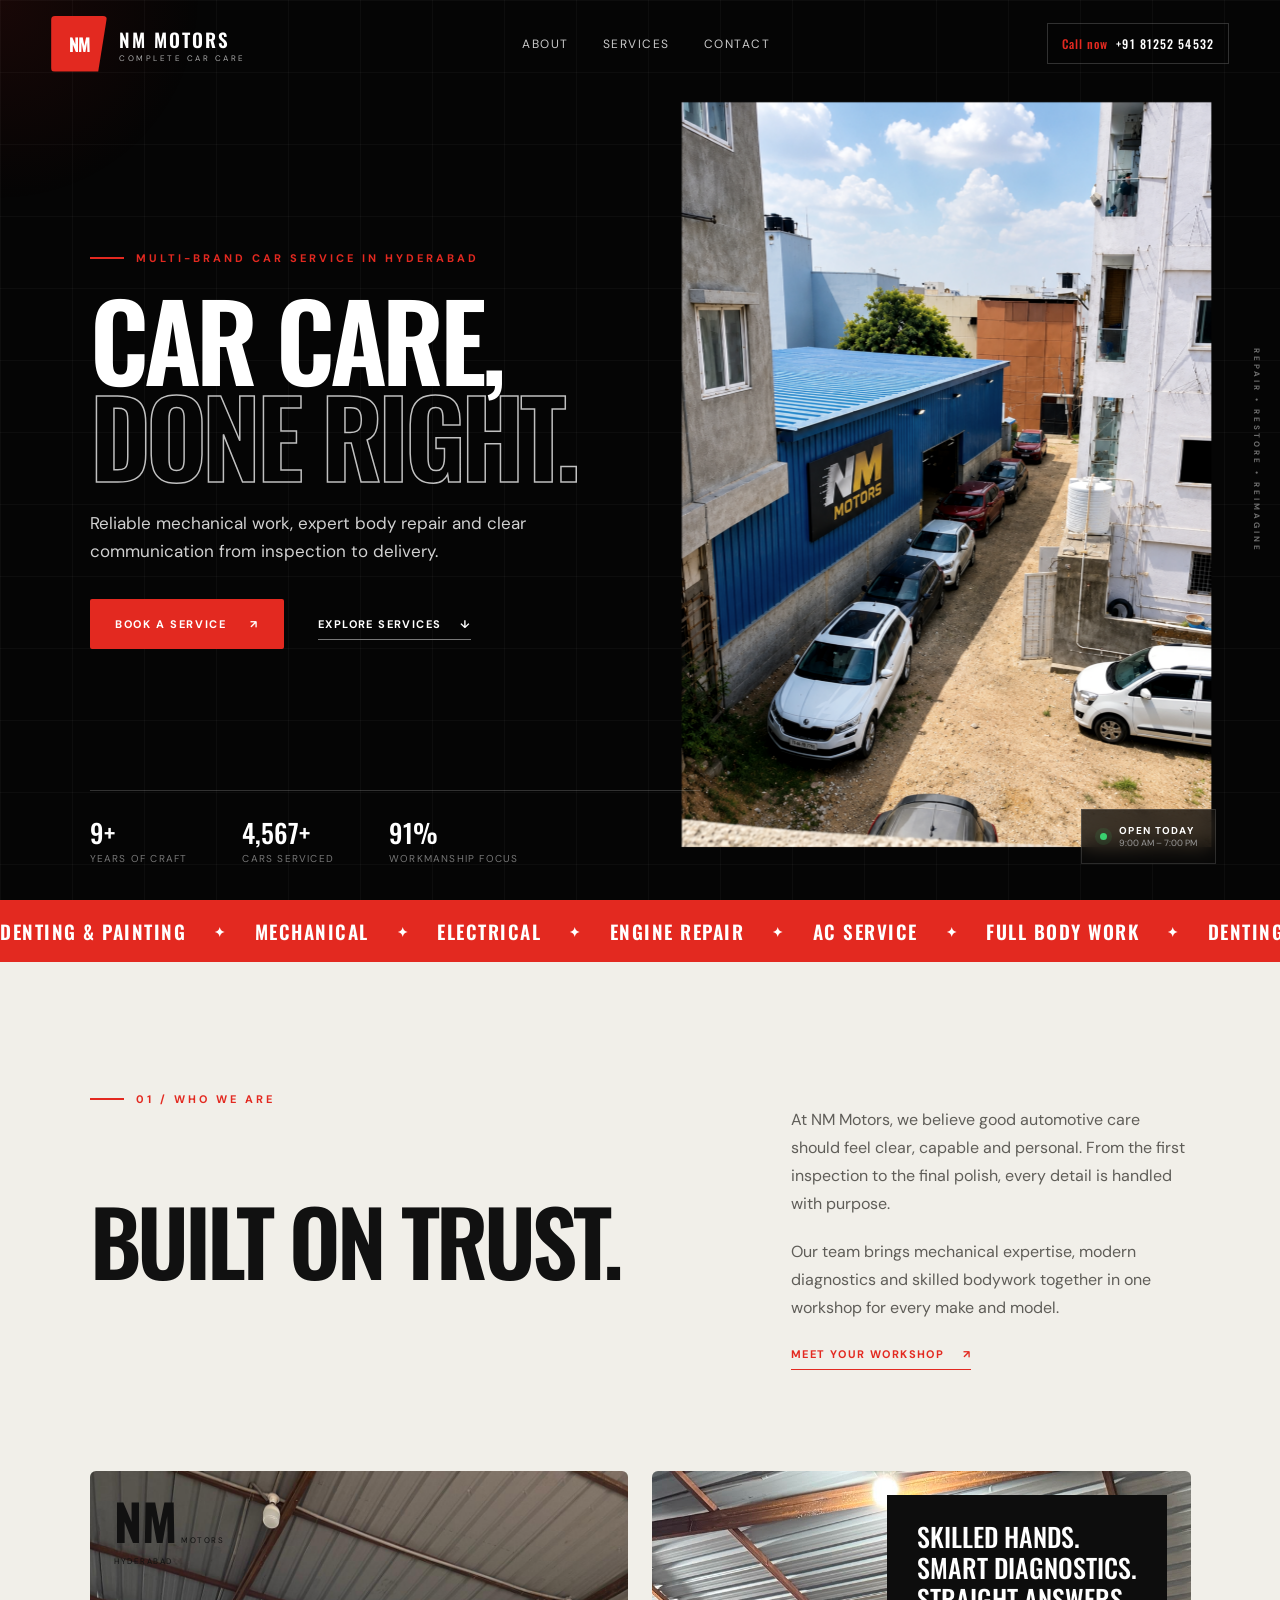
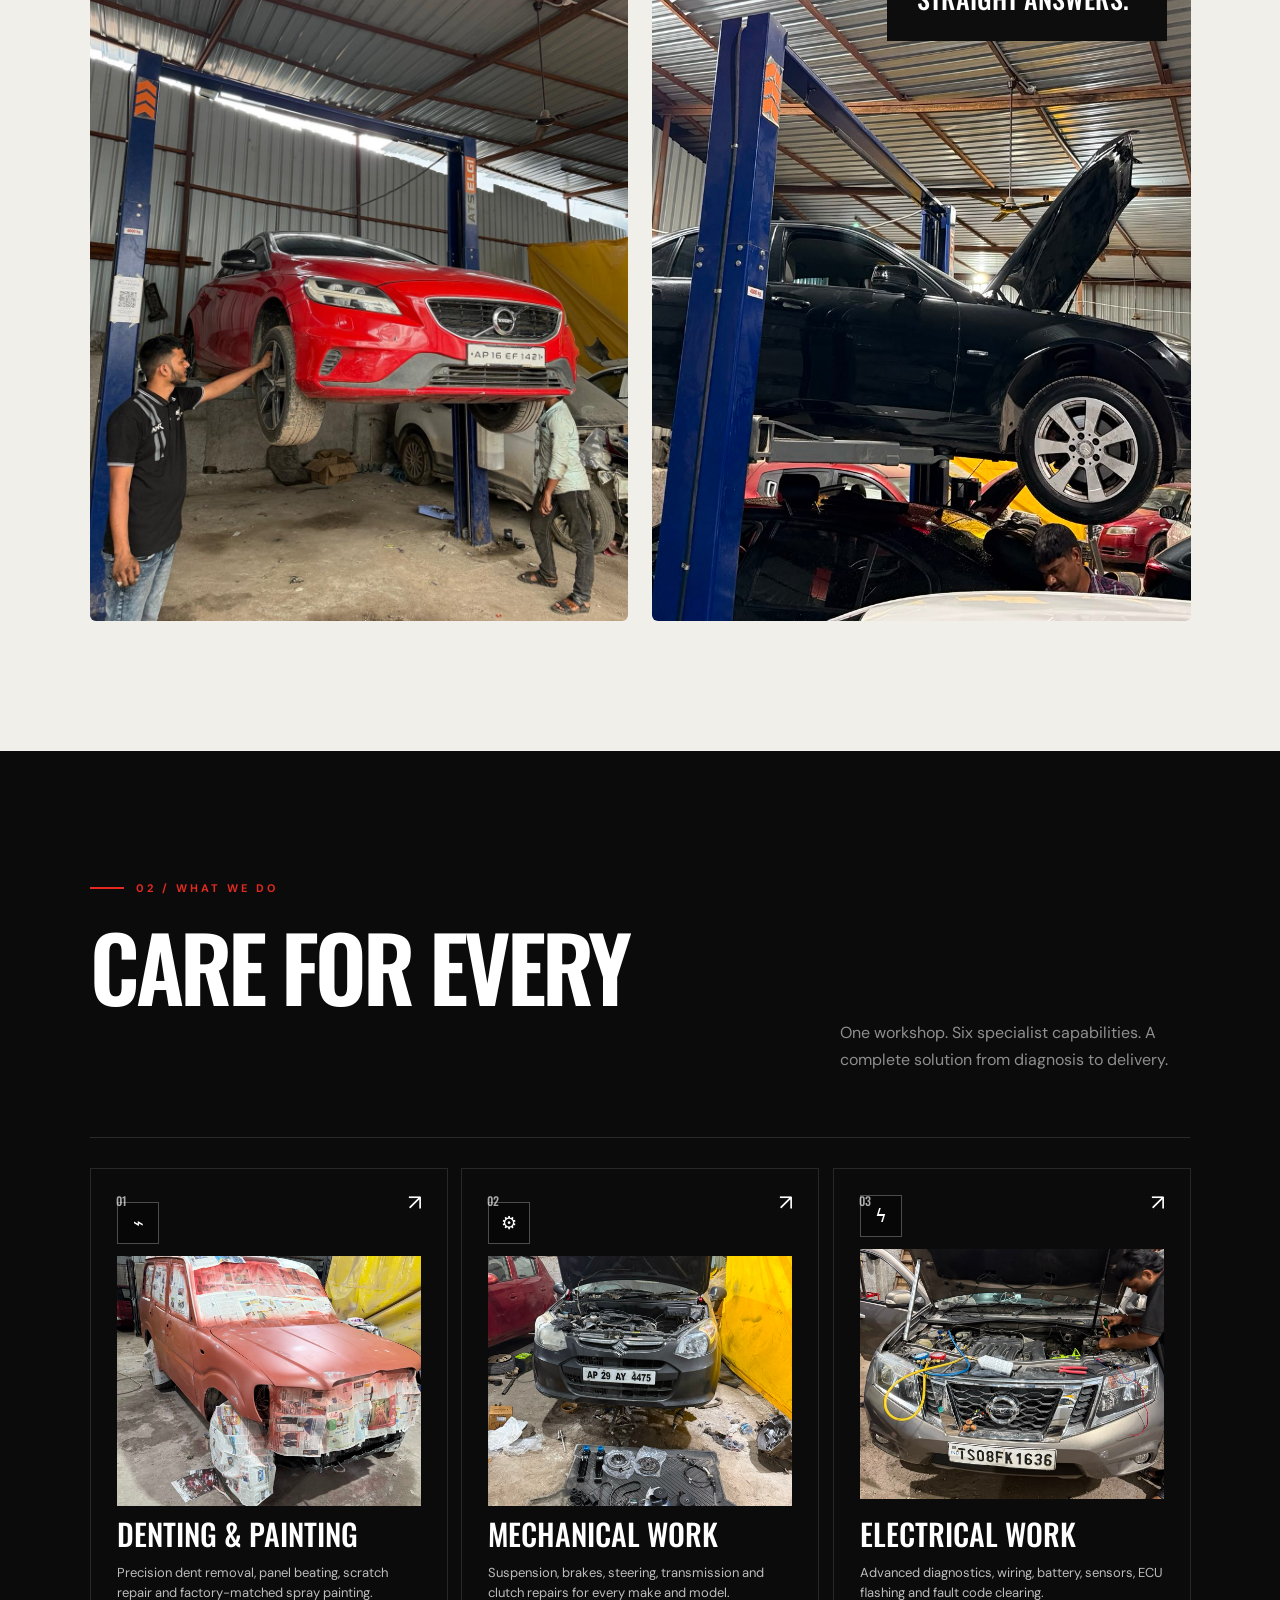
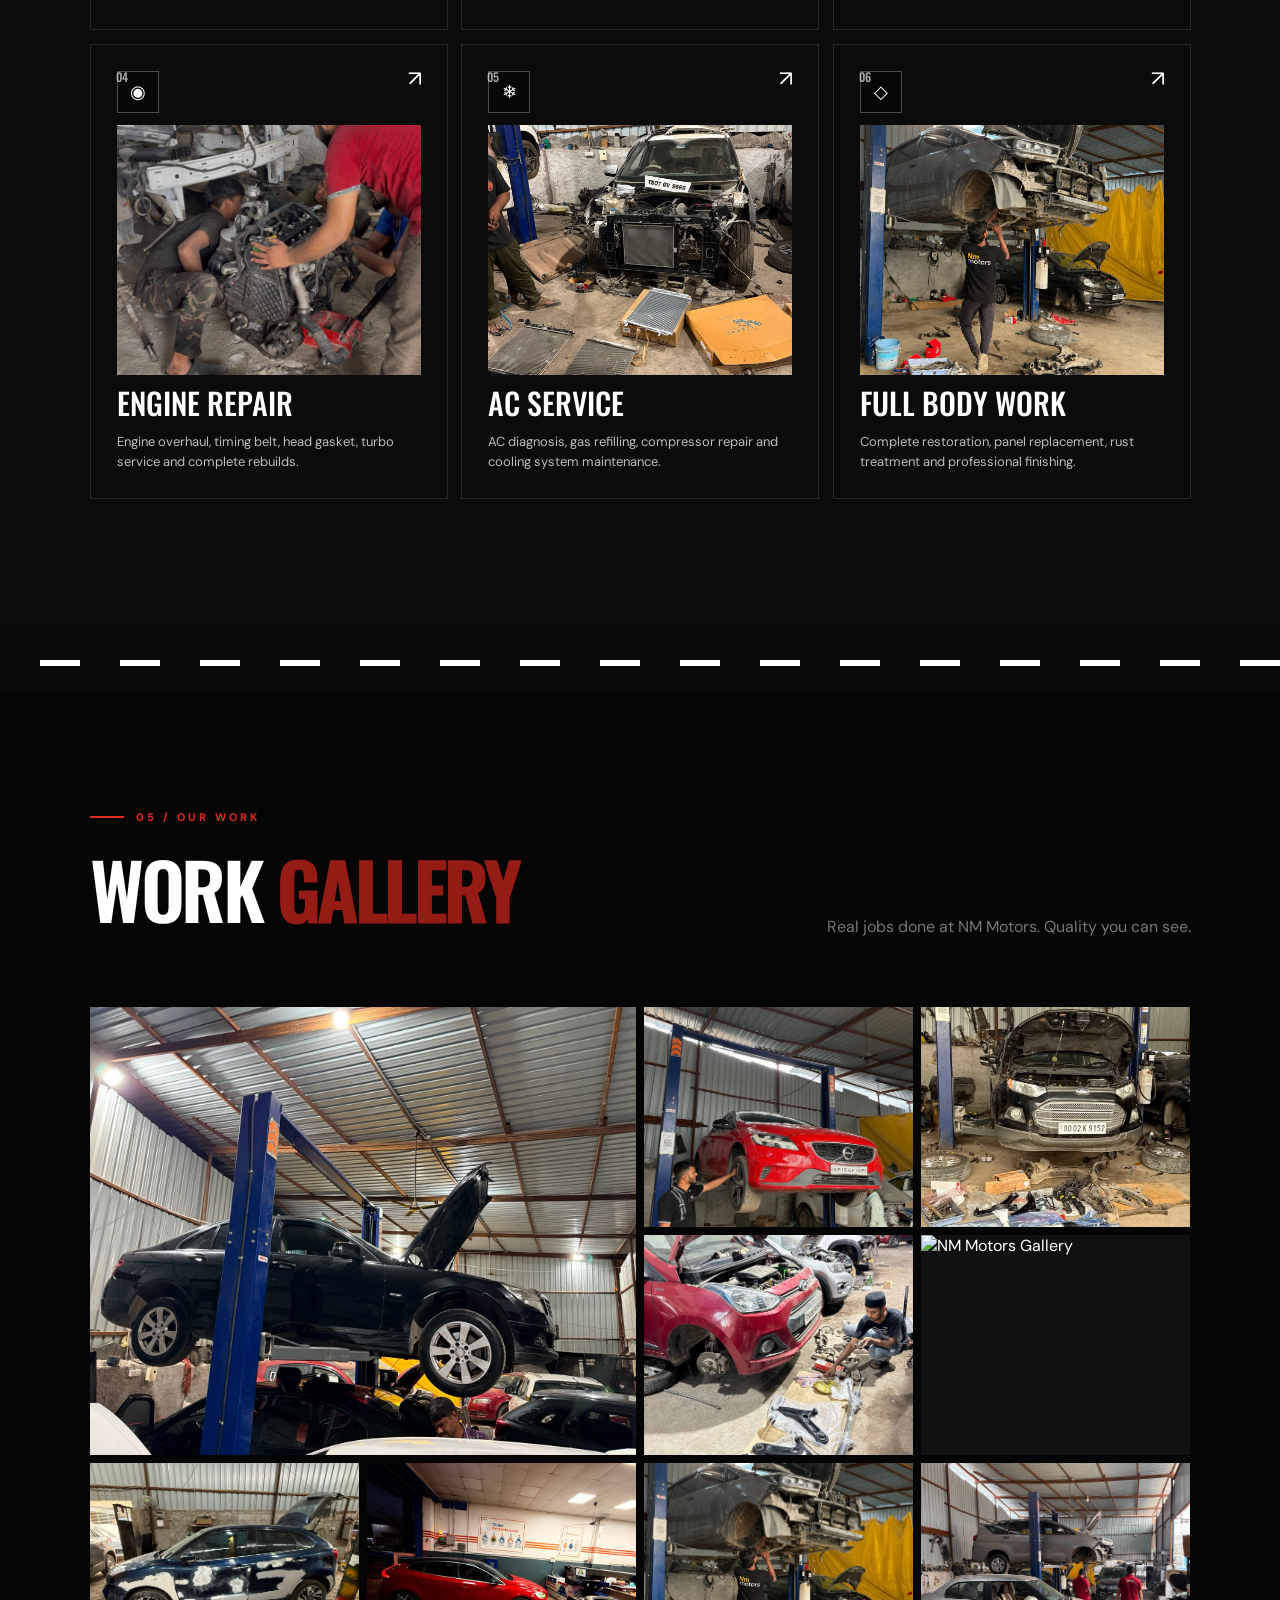
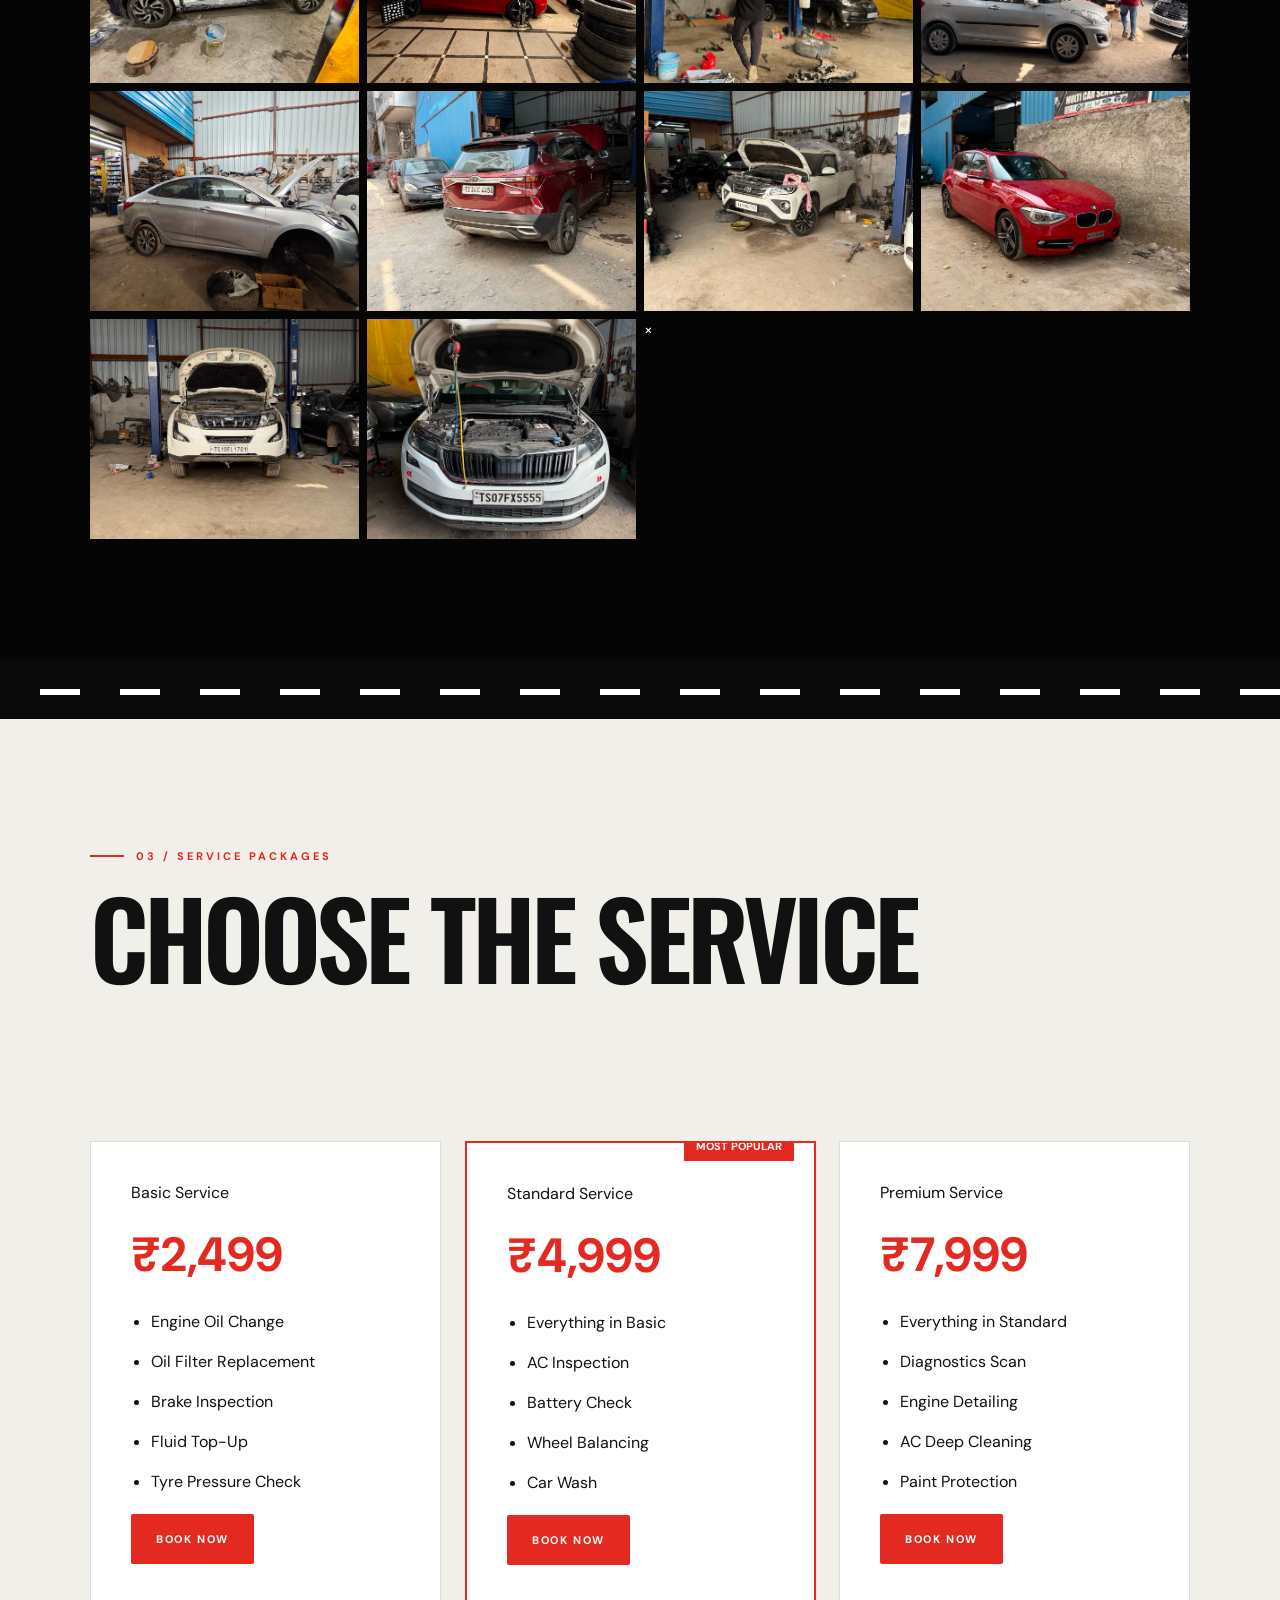
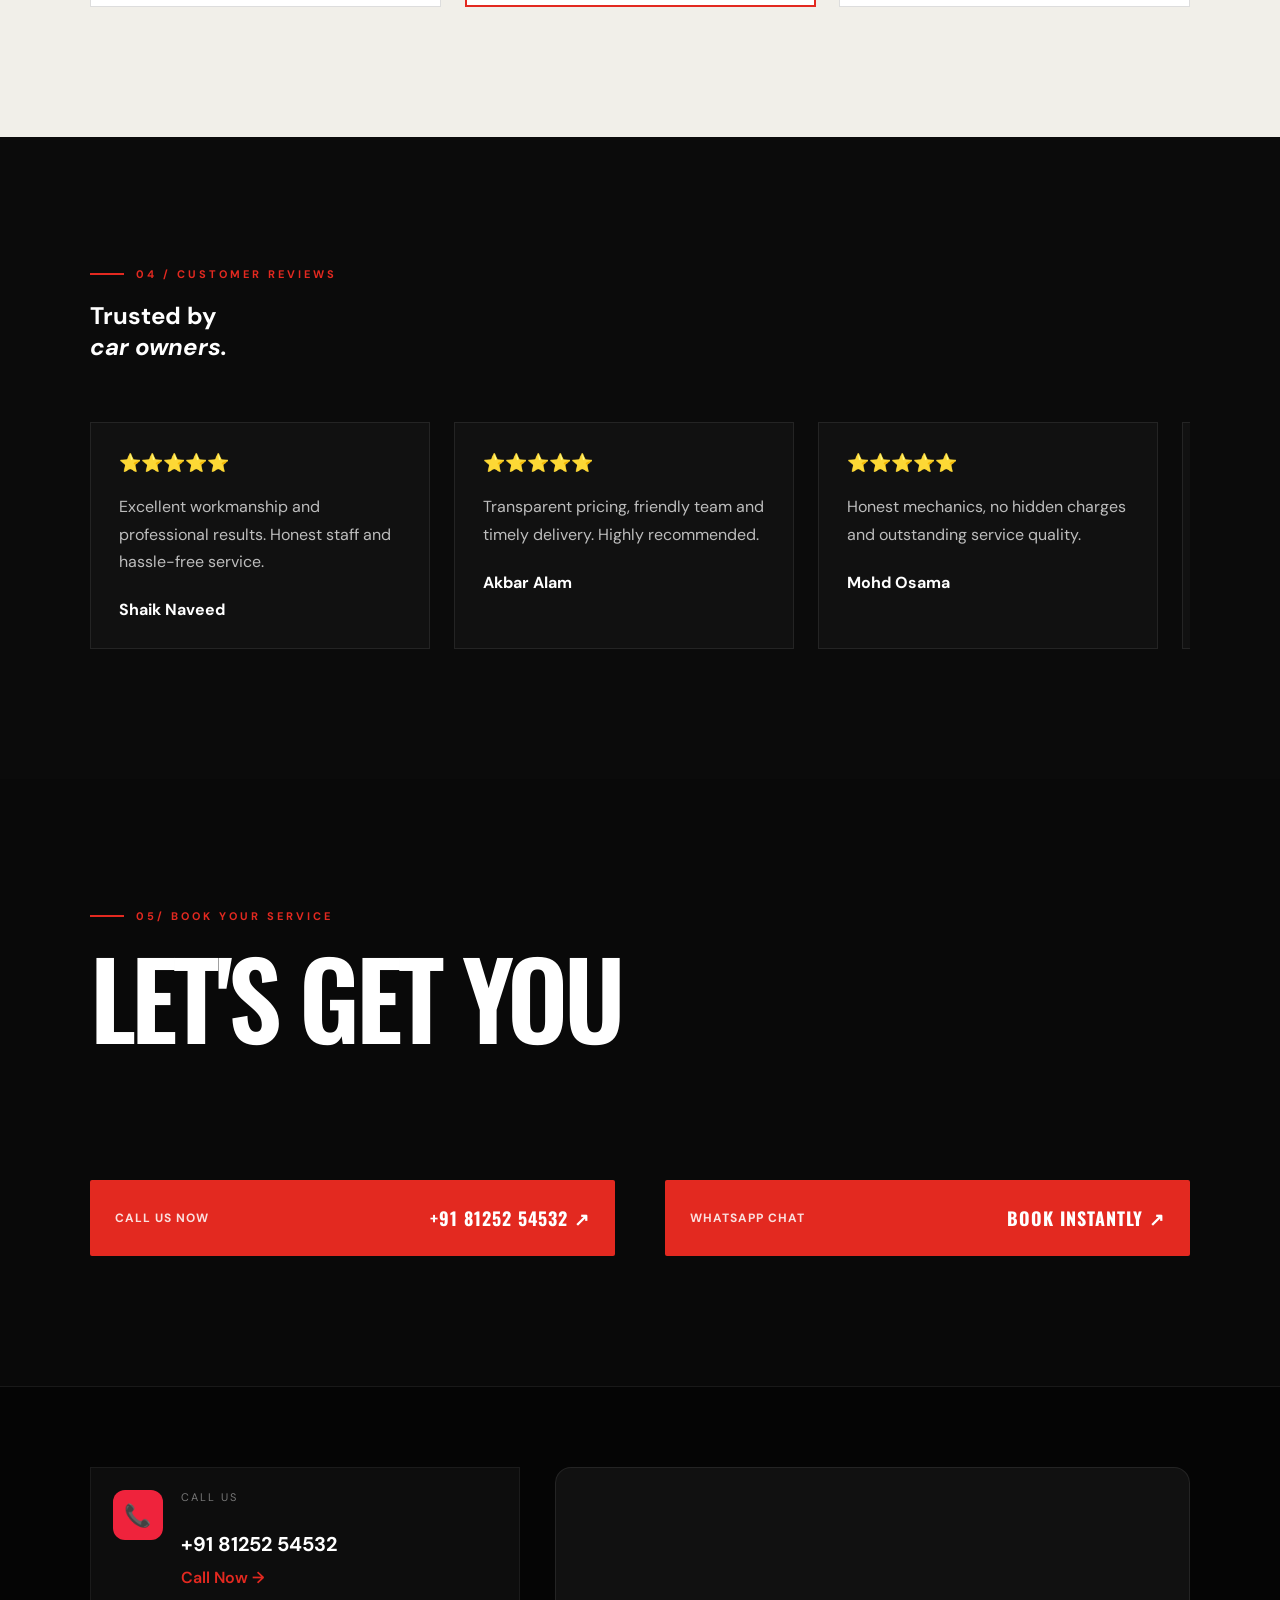
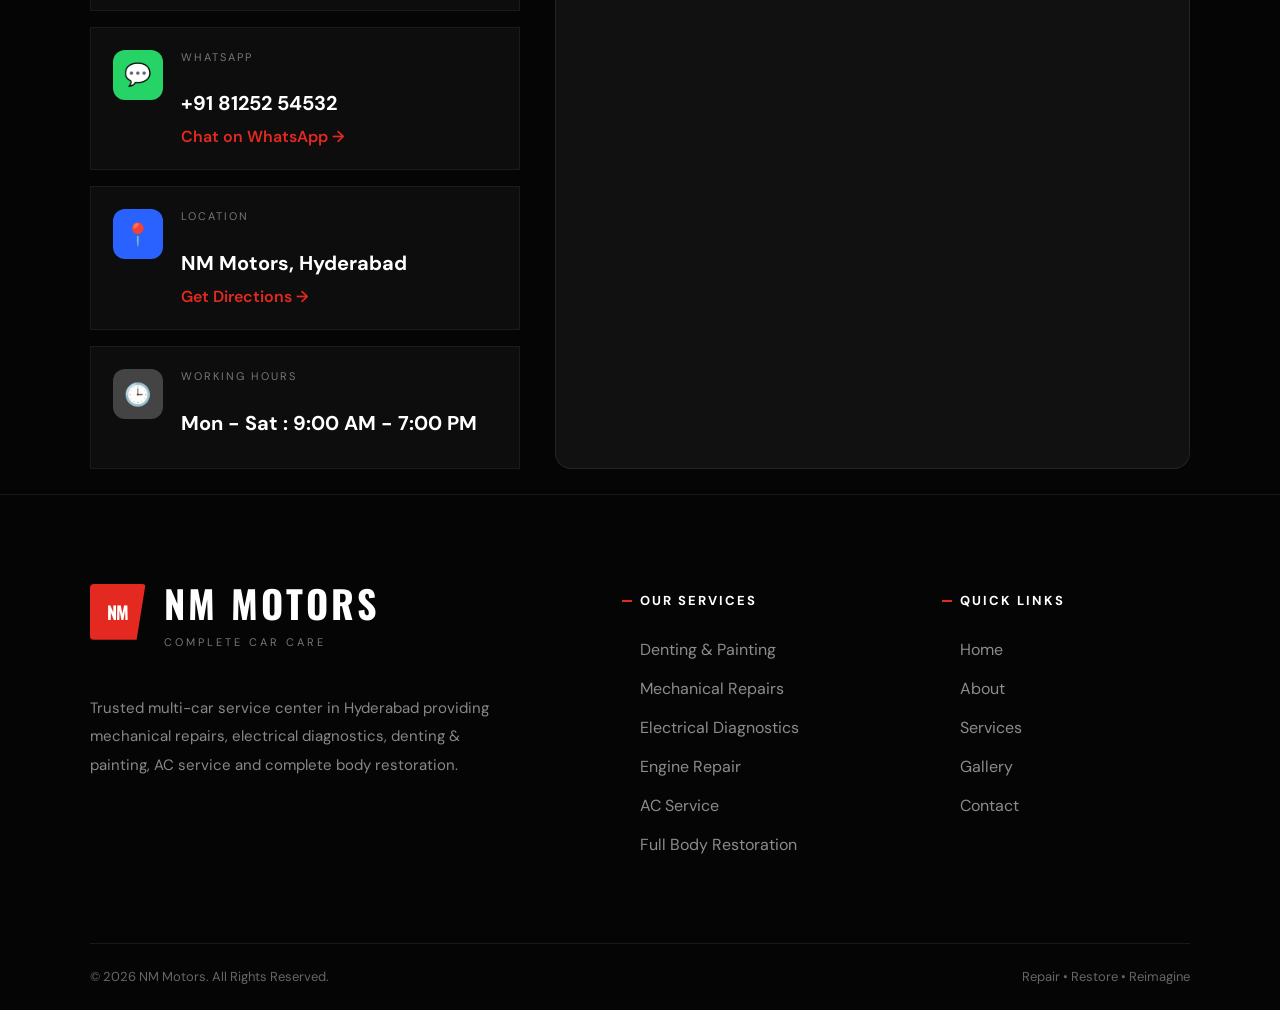
==== commit fc416121: "Update index.html" ====
--- a/index.html
+++ b/index.html
@@ -137,15 +137,8 @@
         <div class="hero-side-label">Repair • Restore • Reimagine</div>
       </section>
 
-      <section class="marquee" aria-label="Our expertise">
+      <section class="marquee">
         <div class="marquee-track">
-          <!-- First Set -->
-          <span>DENTING & PAINTING</span><i>✦</i> <span>MECHANICAL</span
-          ><i>✦</i> <span>ELECTRICAL</span><i>✦</i> <span>ENGINE REPAIR</span
-          ><i>✦</i> <span>AC SERVICE</span><i>✦</i> <span>FULL BODY WORK</span
-          ><i>✦</i>
-
-          <!-- Duplicate Set -->
           <span>DENTING & PAINTING</span><i>✦</i> <span>MECHANICAL</span
           ><i>✦</i> <span>ELECTRICAL</span><i>✦</i> <span>ENGINE REPAIR</span
           ><i>✦</i> <span>AC SERVICE</span><i>✦</i> <span>FULL BODY WORK</span
@@ -374,28 +367,28 @@
 
           <div class="gallery-item">
             <img
-              src="WhatsApp Image 2026-06-26 at 5.04.15 PM.jpeg"
-              alt="NM Motors Gallery"
-            />
-          </div>
-
-          <div class="gallery-item">
-            <img
-              src="WhatsApp Image 2026-06-26 at 5.04.26 PM.jpeg"
-              alt="NM Motors Gallery"
-            />
-          </div>
-
-          <div class="gallery-item">
-            <img
-              src="WhatsApp Image 2026-06-26 at 5.04.46 PM.jpeg"
-              alt="NM Motors Gallery"
-            />
-          </div>
-
-          <div class="gallery-item">
-            <img
-              src="WhatsApp Image 2026-06-26 at 5.05.45 PM.jpeg"
+              src="WhatsApp Image 2026-06-26 at 5.31.01 PM.jpeg"
+              alt="NM Motors Gallery"
+            />
+          </div>
+
+          <div class="gallery-item">
+            <img
+              src="WhatsApp Image 2026-06-26 at 5.32.59 PM.jpeg"
+              alt="NM Motors Gallery"
+            />
+          </div>
+
+          <div class="gallery-item">
+            <img
+              src="WhatsApp Image 2026-06-26 at 5.28.15 PM.jpeg"
+              alt="NM Motors Gallery"
+            />
+          </div>
+
+          <div class="gallery-item">
+            <img
+              src="WhatsApp Image 2026-06-26 at 5.13.10 PM.jpeg"
               alt="NM Motors Gallery"
             />
           </div>
@@ -447,6 +440,10 @@
               src="WhatsApp Image 2026-06-26 at 5.20.42 PM.jpeg"
               alt="NM Motors Gallery"
             />
+          </div>
+          <div id="lightbox" class="lightbox">
+            <span class="close">&times;</span>
+            <img id="lightbox-img" src="" alt="" />
           </div>
         </div>
       </section>
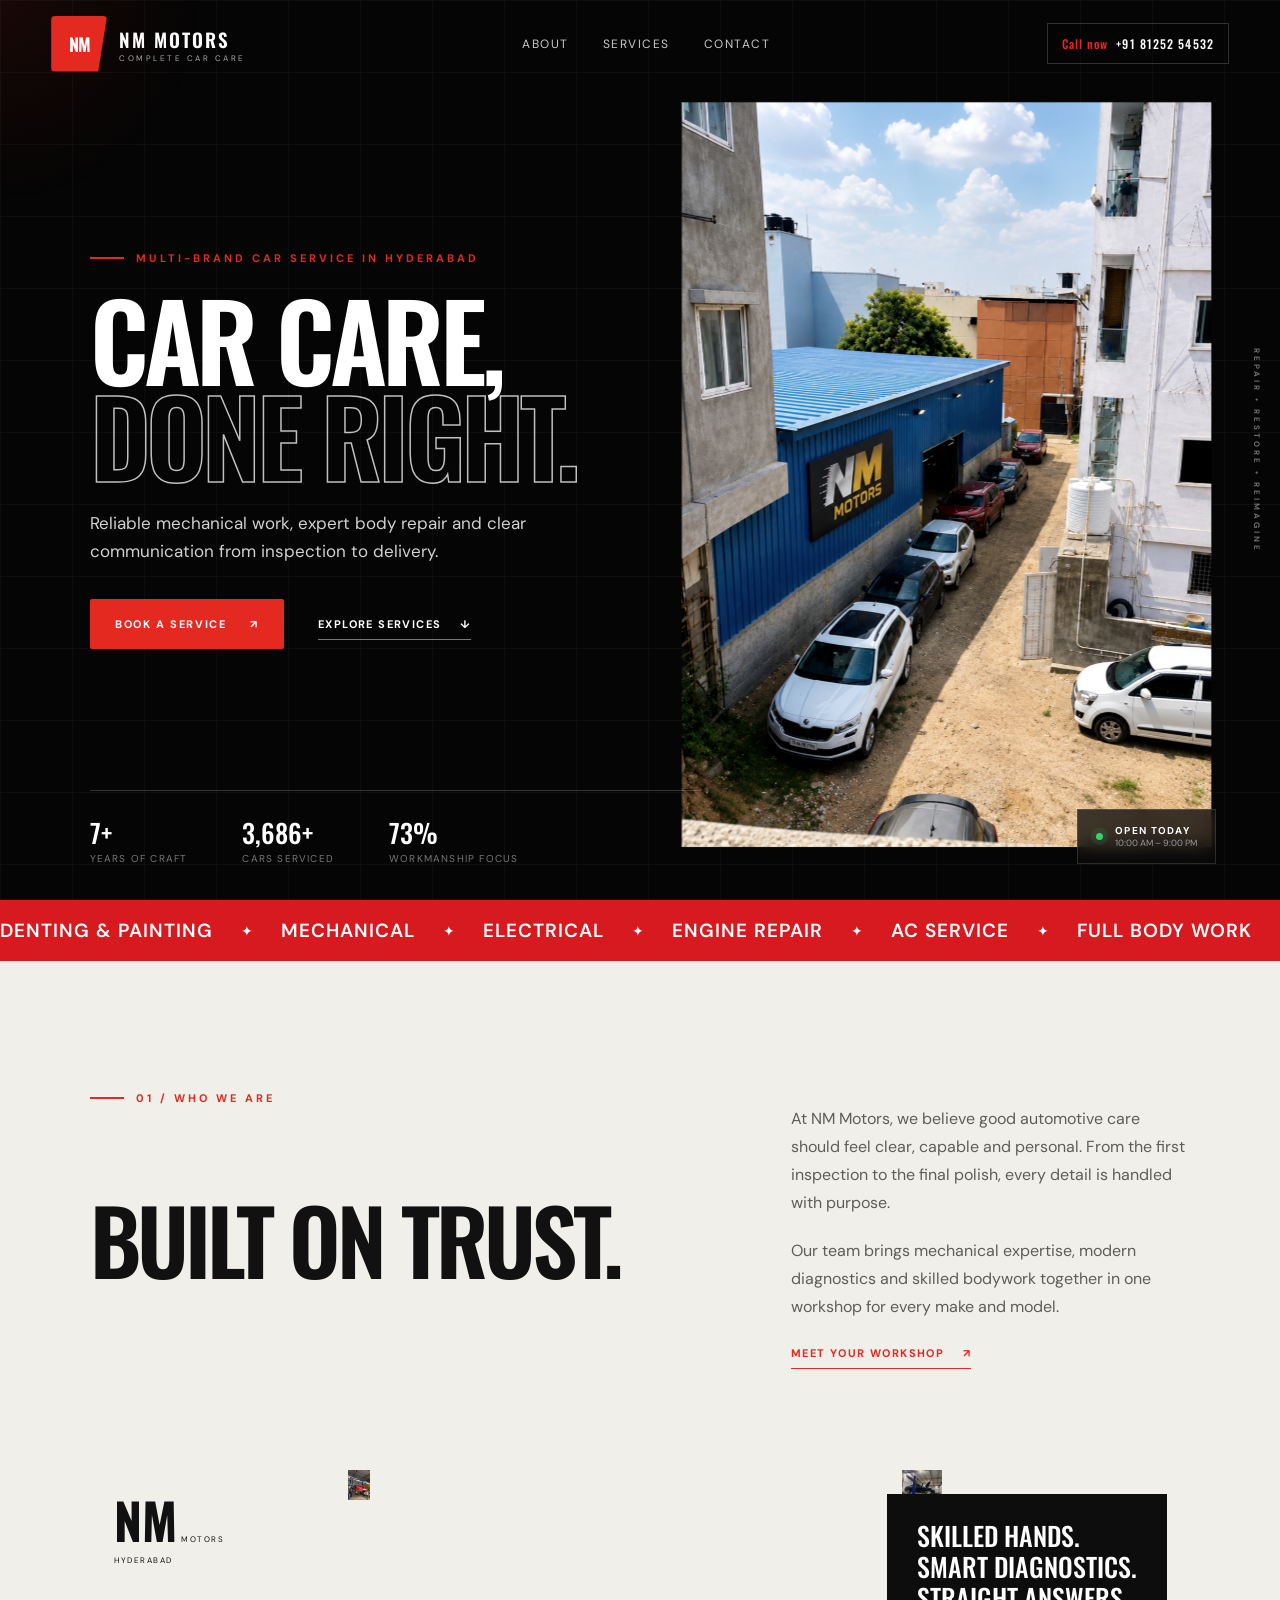
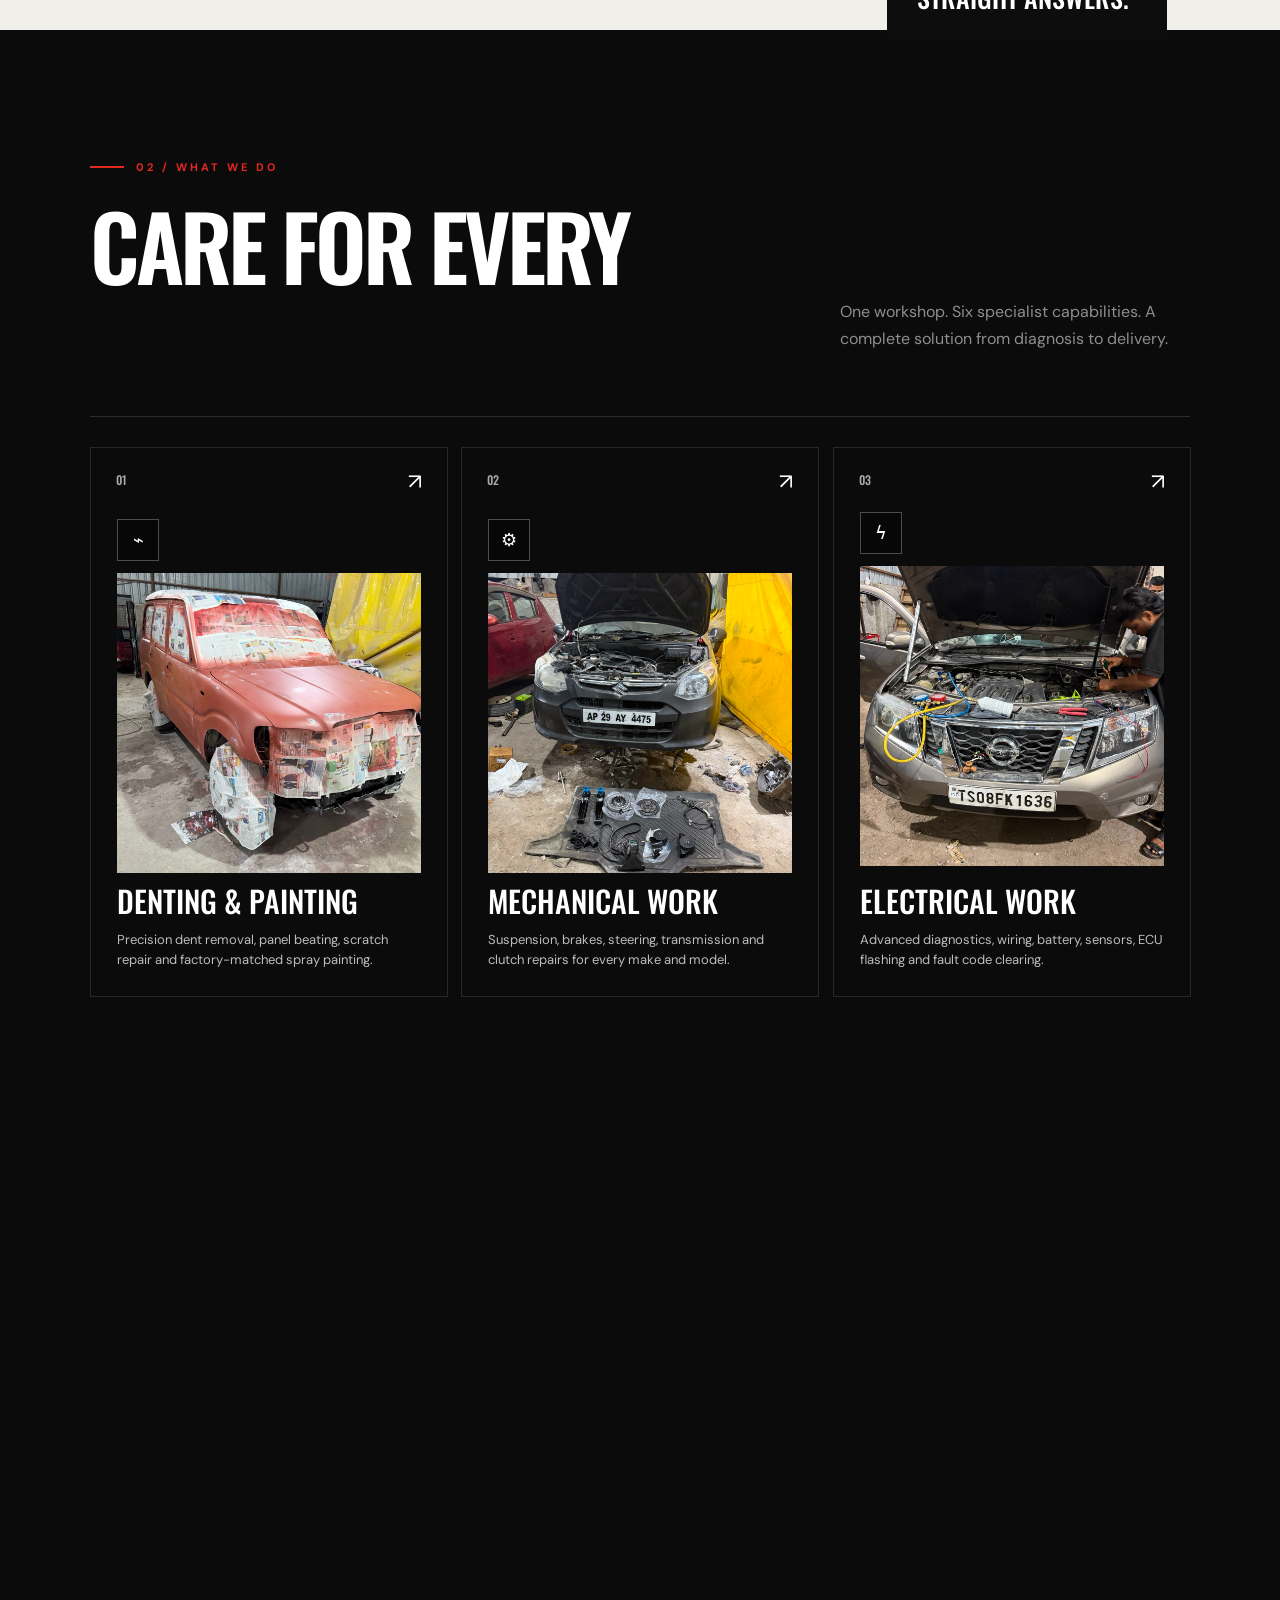
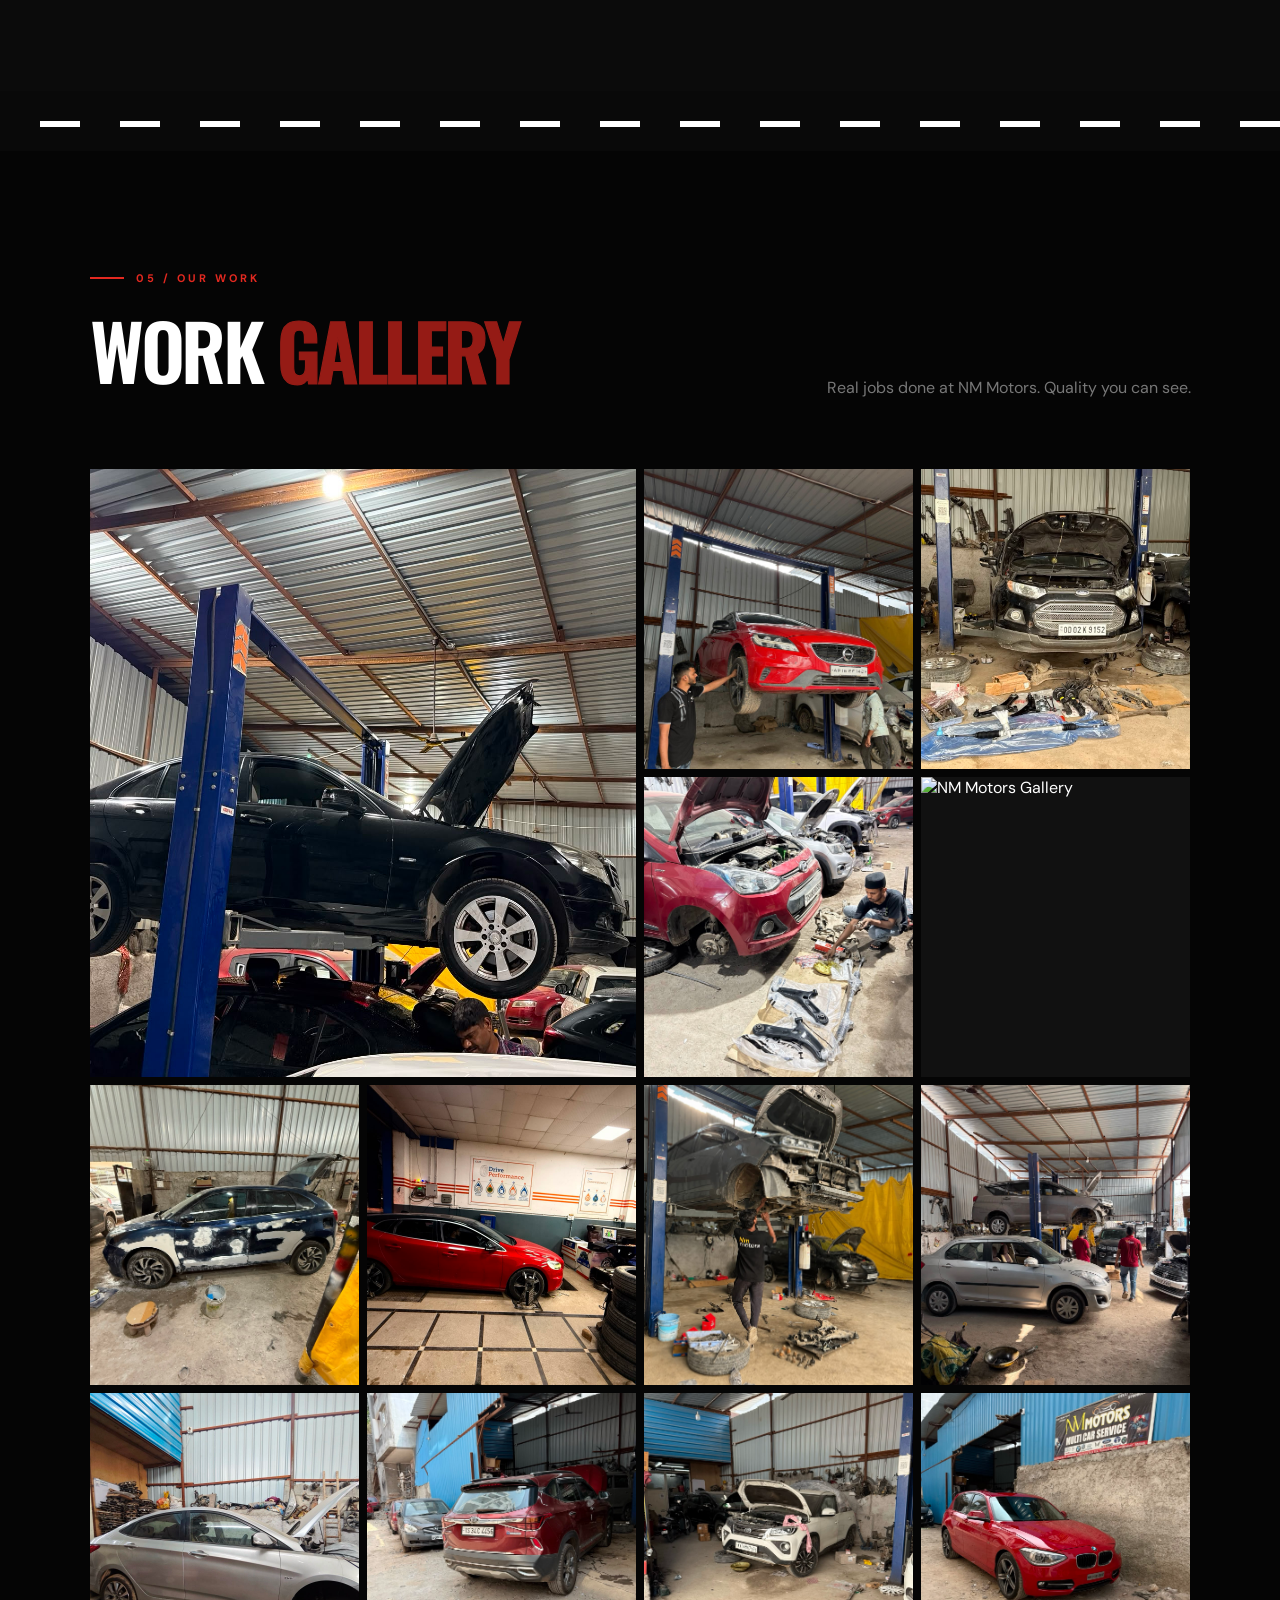
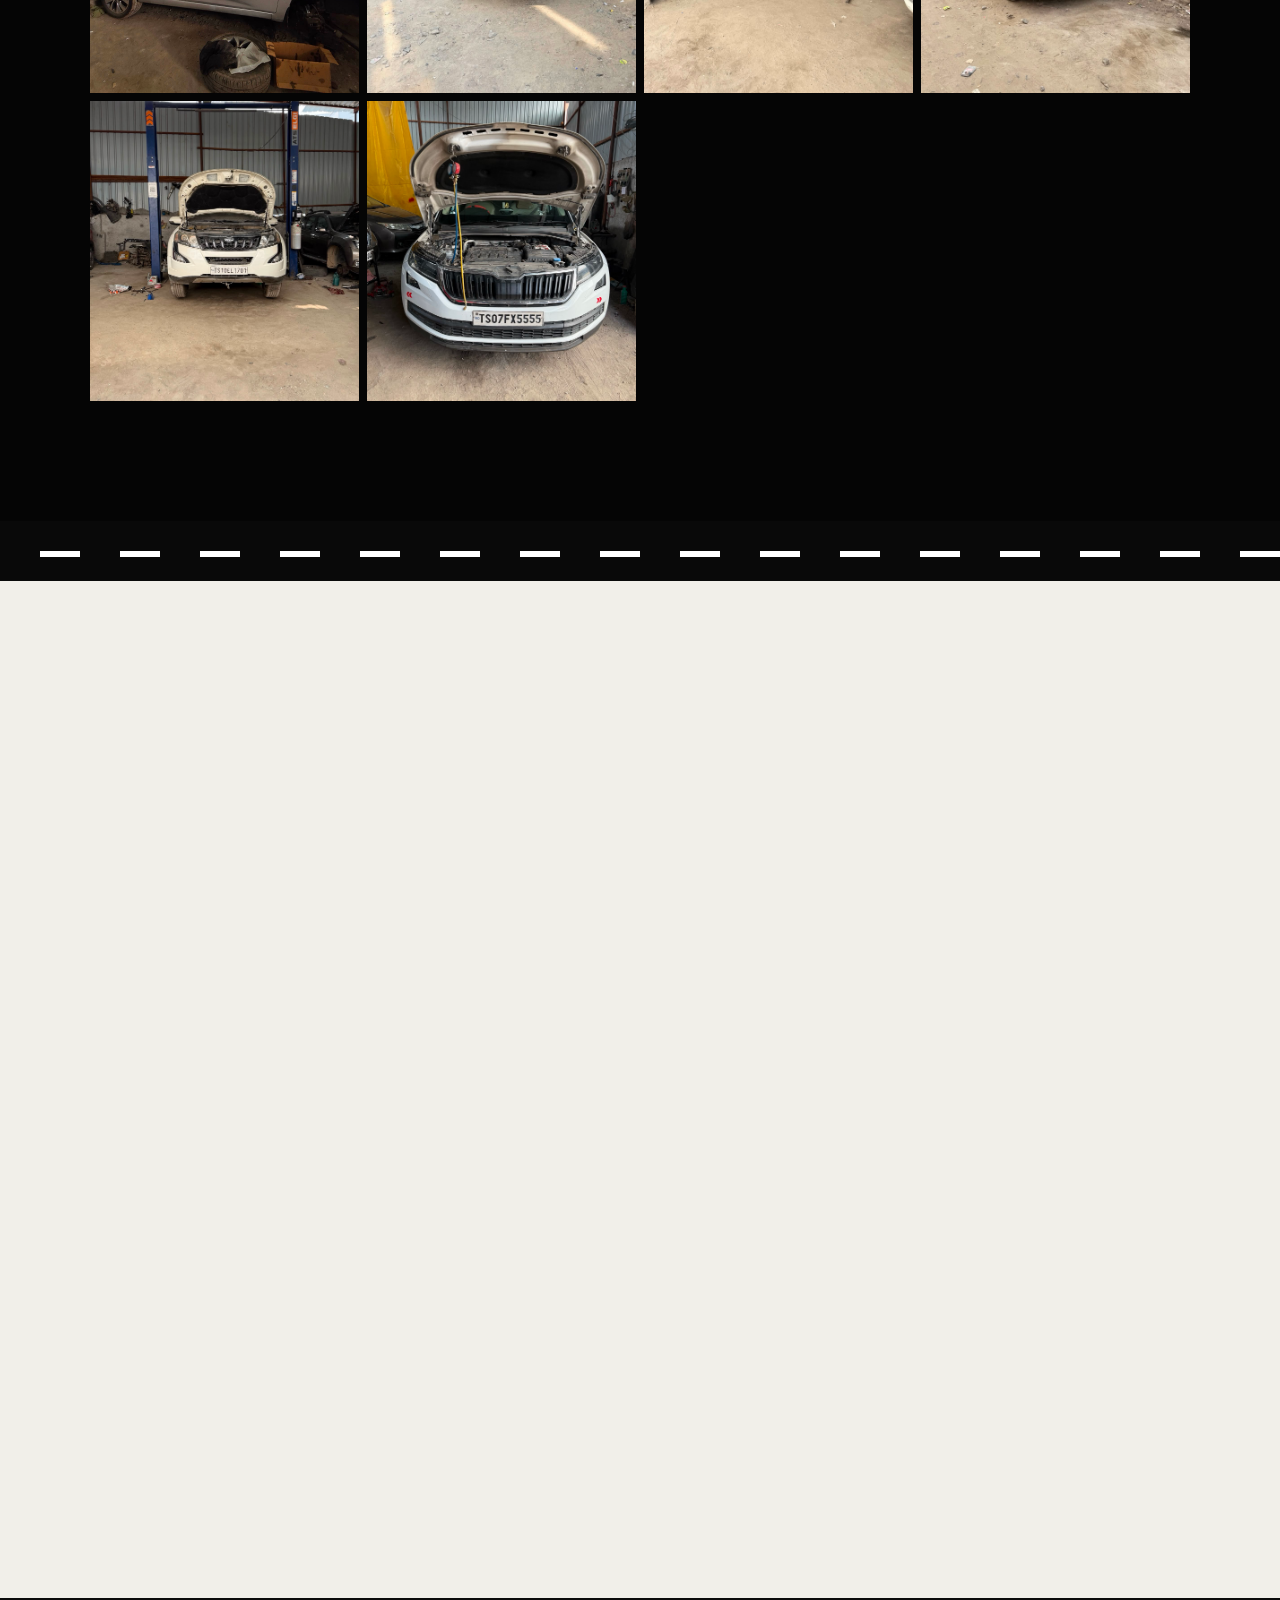
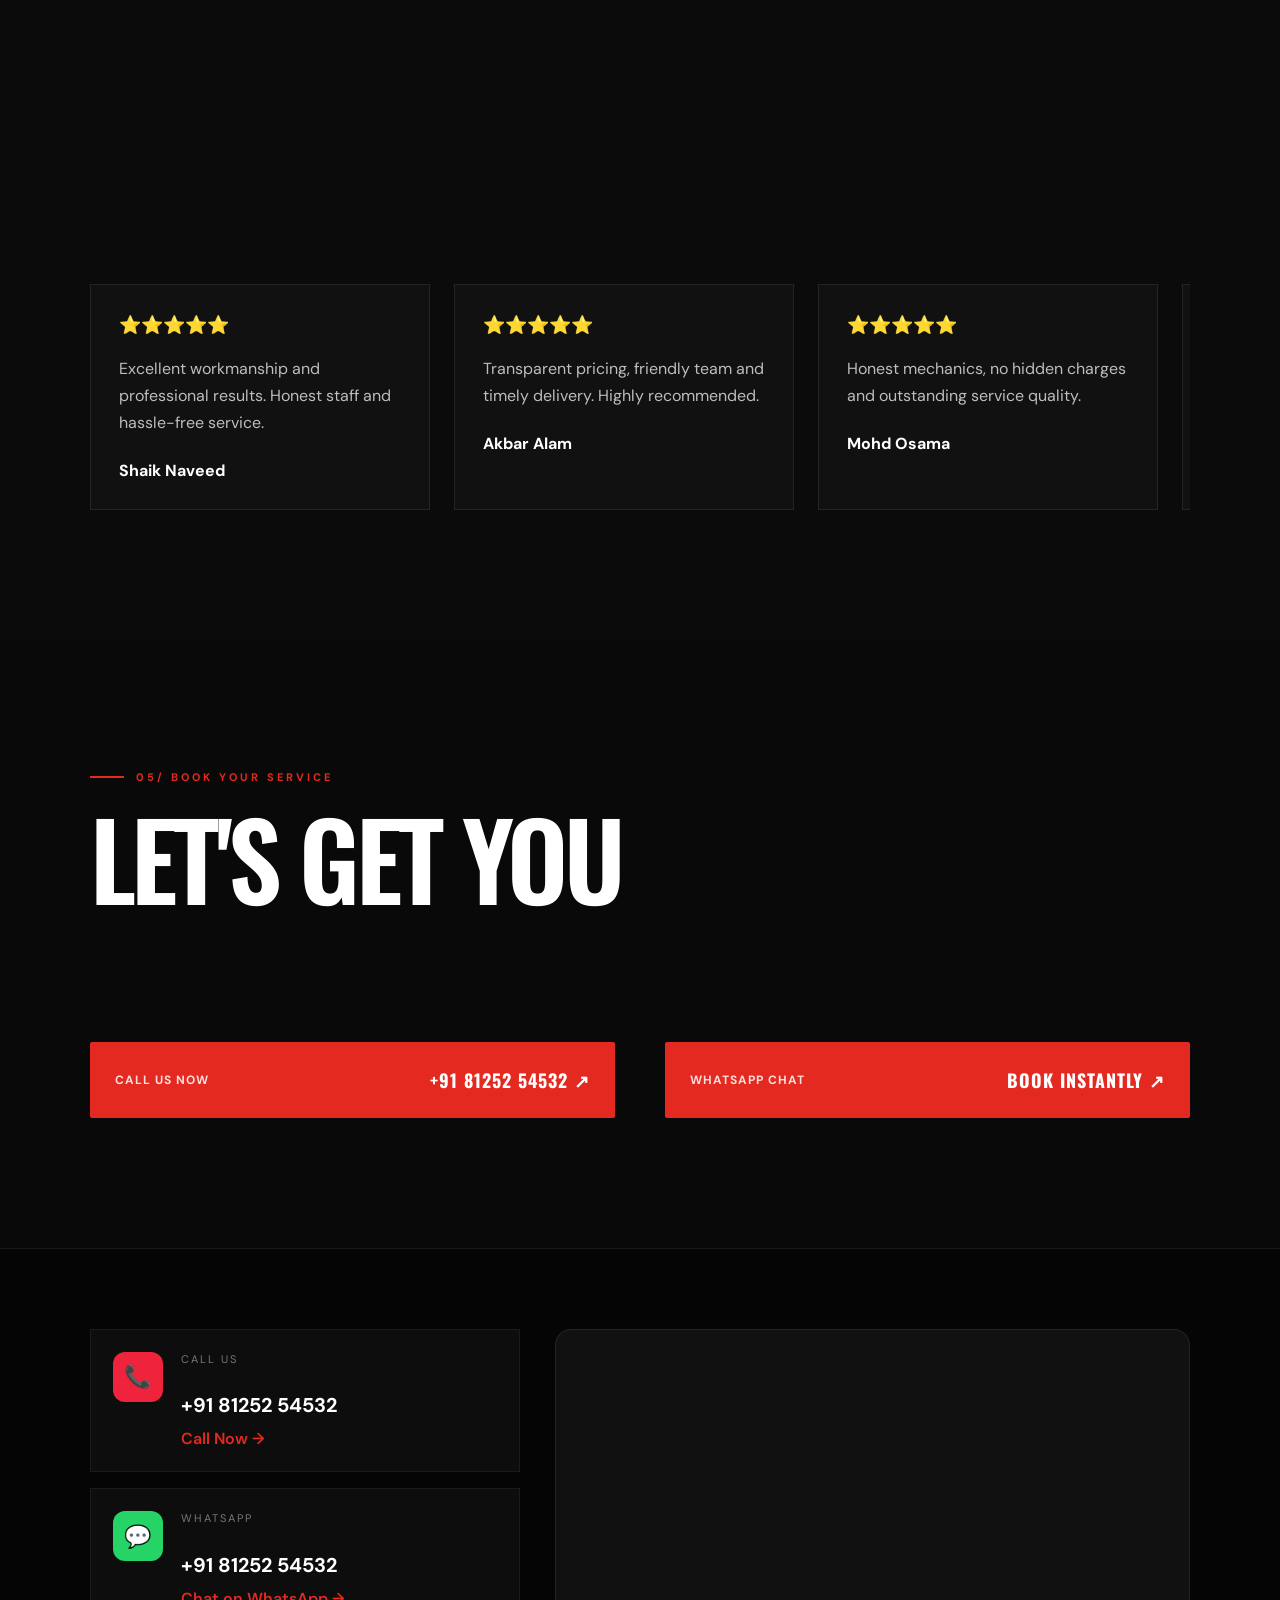
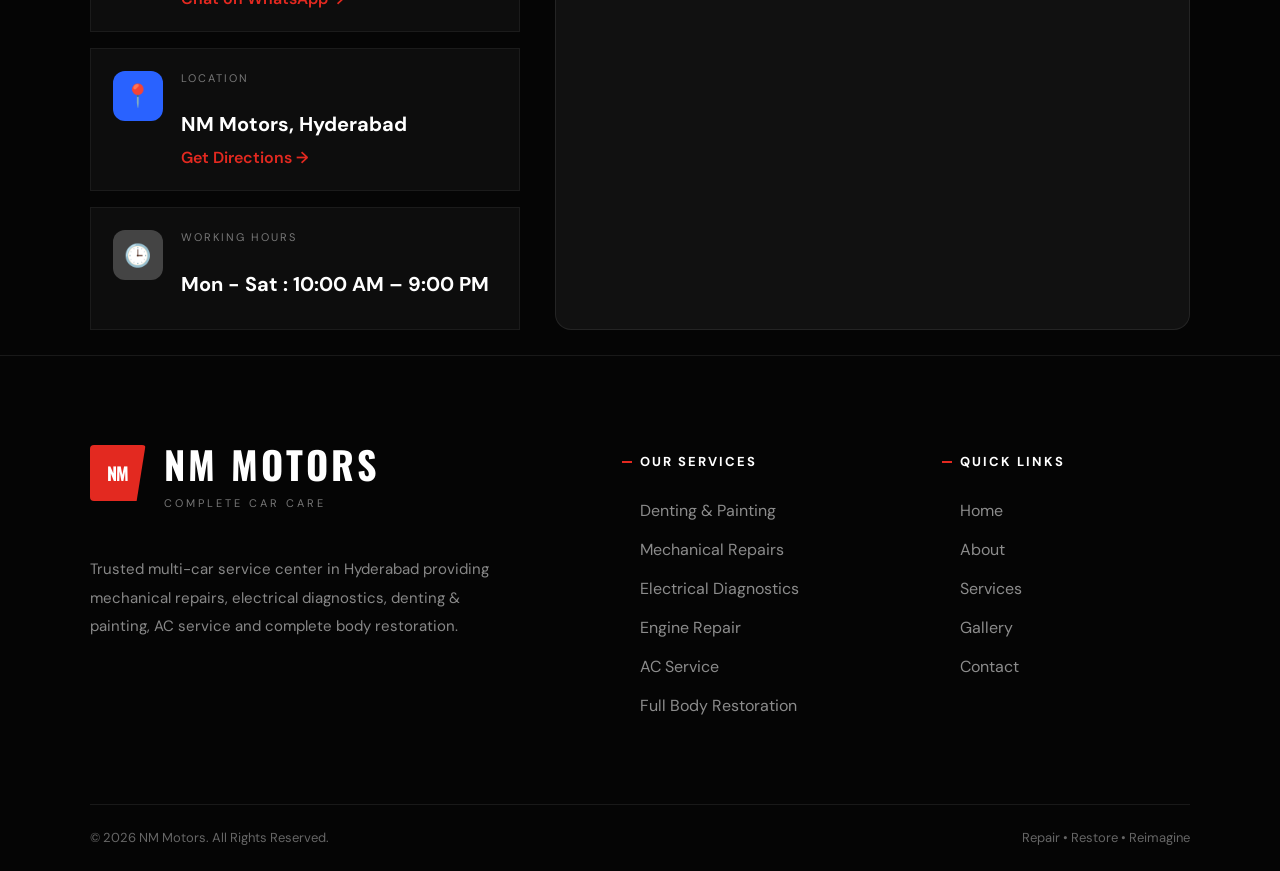
==== commit a9813de1: "Update index.html" ====
--- a/index.html
+++ b/index.html
@@ -130,7 +130,7 @@
         <div class="hero-proof">
           <span class="proof-dot"></span>
           <strong>Open Today</strong>
-          <small>9:00 AM – 7:00 PM</small>
+          <small>10:00 AM – 9:00 PM</small>
         </div>
 
         <!-- Side Label -->
@@ -658,7 +658,7 @@
             <div>
               <span>WORKING HOURS</span>
 
-              <h4>Mon - Sat : 9:00 AM - 7:00 PM</h4>
+              <h4>Mon - Sat : 10:00 AM – 9:00 PM</h4>
             </div>
           </div>
         </div>
--- a/styles.css
+++ b/styles.css
@@ -488,42 +488,58 @@
 /* ==========================================================================
    4. MARQUEE TICKER & ABOUT SECTION
    ========================================================================== */
+
 .marquee {
-  position: relative;
-  z-index: 4;
-  background: var(--red);
+  width: 100%;
   overflow: hidden;
-  padding: 17px 0;
+  background: #d71920;
+  padding: 18px 0;
 }
 
 .marquee-track {
   display: flex;
   align-items: center;
   gap: 28px;
+  width: max-content;
   white-space: nowrap;
-  width: max-content;
-  font: 600 19px var(--display);
-  letter-spacing: 1.5px;
-  will-change: transform;
-  animation: marquee 25s linear infinite;
+  animation: marquee 20s linear infinite;
+}
+
+.marquee span,
+.marquee i {
+  flex-shrink: 0;
+  color: #fff;
+}
+
+.marquee span {
+  font-size: 19px;
+  font-weight: 600;
+  letter-spacing: 1px;
 }
 
 .marquee i {
   font-style: normal;
-  font-size: 13px;
-  flex-shrink: 0;
-}
-
-.marquee span {
-  flex-shrink: 0;
+  font-size: 14px;
 }
 
 @keyframes marquee {
   from {
     transform: translateX(0);
   }
+
   to {
     transform: translateX(-50%);
+  }
+}
+
+/* Mobile */
+@media (max-width: 768px) {
+  .marquee-track {
+    animation-duration: 30s;
+  }
+
+  .marquee span {
+    font-size: 16px;
   }
 }
 
@@ -582,8 +598,8 @@
 
 .about-image {
   width: 100%;
-  height: 750px;
-  object-fit: cover;
+  height: 30px;
+  object-fit: contain;
   border-radius: 6px;
   display: block;
 }
@@ -658,7 +674,7 @@
 }
 
 .service-card {
-  min-height: 370px;
+  min-height: 550px;
   padding: 26px;
   display: flex;
   flex-direction: column;
@@ -676,30 +692,6 @@
     transform 0.18s ease-out,
     border-color 0.3s,
     box-shadow 0.3s;
-}
-
-.service-card:nth-child(1) {
-  background-image: url("denting-painting.jpg");
-}
-
-.service-card:nth-child(2) {
-  background-image: url("mechanical.jpg");
-}
-
-.service-card:nth-child(3) {
-  background-image: url("electrical.jpg");
-}
-
-.service-card:nth-child(4) {
-  background-image: url("engine-repair.jpg");
-}
-
-.service-card:nth-child(5) {
-  background-image: url("ac-service.jpg");
-}
-
-.service-card:nth-child(6) {
-  background-image: url("body-work.jpg");
 }
 
 .service-card::before {
@@ -758,7 +750,7 @@
 
 .service-image {
   width: 100%;
-  height: 250px;
+  height: 300px;
   object-fit: cover;
 }
 .service-card h3 {
@@ -1039,9 +1031,6 @@
   }
 }
 
-@keyframes marquee {
-}
-
 /* ==========================================================================
    7. DYNAMIC RESPONSIVE BREAKPOINTS
    ========================================================================== */
@@ -2158,7 +2147,7 @@
 
   grid-template-columns: repeat(4, 1fr);
 
-  grid-auto-rows: 220px;
+  grid-auto-rows: 300px;
 
   gap: 8px;
 }
@@ -2185,38 +2174,51 @@
 
 .gallery-item img {
   width: 100%;
-
   height: 100%;
-
   object-fit: cover;
-
-  transition: 0.45s;
-
   display: block;
-}
-
-.gallery-item:hover img {
-  transform: scale(1.08);
-}
-
-/* Dark Overlay */
-
-.gallery-item::after {
-  content: "";
-
+  cursor: pointer;
+  transition: transform 0.3s ease;
+}
+
+.gallery-item img:hover {
+  transform: scale(1.03);
+}
+
+/* Lightbox */
+
+.lightbox {
+  position: fixed;
+  inset: 0;
+  background: rgba(0, 0, 0, 0.92);
+  display: flex;
+  justify-content: center;
+  align-items: center;
+  opacity: 0;
+  visibility: hidden;
+  transition: 0.3s;
+  z-index: 9999;
+}
+
+.lightbox.active {
+  opacity: 1;
+  visibility: visible;
+}
+
+.lightbox img {
+  max-width: 90%;
+  max-height: 90%;
+  border-radius: 10px;
+}
+
+.close {
   position: absolute;
-
-  inset: 0;
-
-  background: linear-gradient(transparent, rgba(0, 0, 0, 0.2));
-
-  opacity: 0;
-
-  transition: 0.35s;
-}
-
-.gallery-item:hover::after {
-  opacity: 1;
+  top: 20px;
+  right: 35px;
+  color: white;
+  font-size: 45px;
+  cursor: pointer;
+  user-select: none;
 }
 
 @media (max-width: 900px) and (min-width: 300px) {
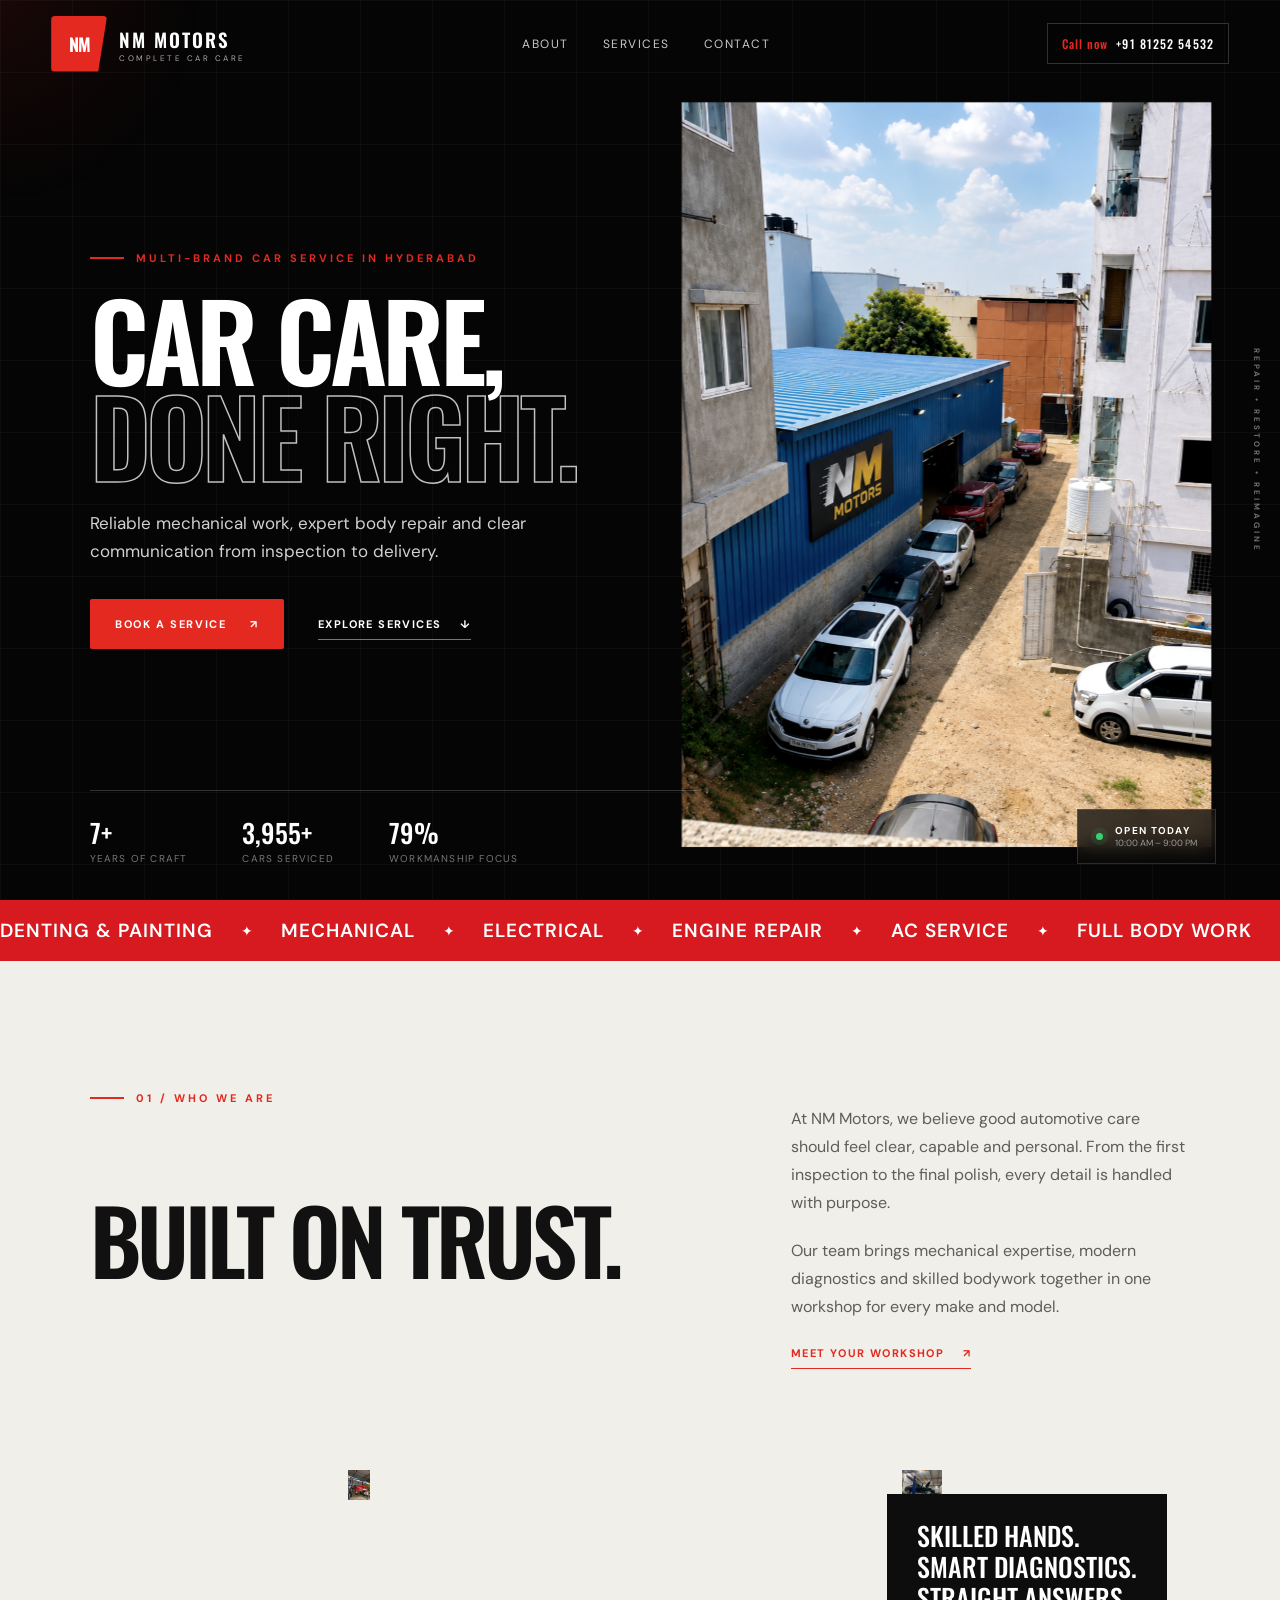
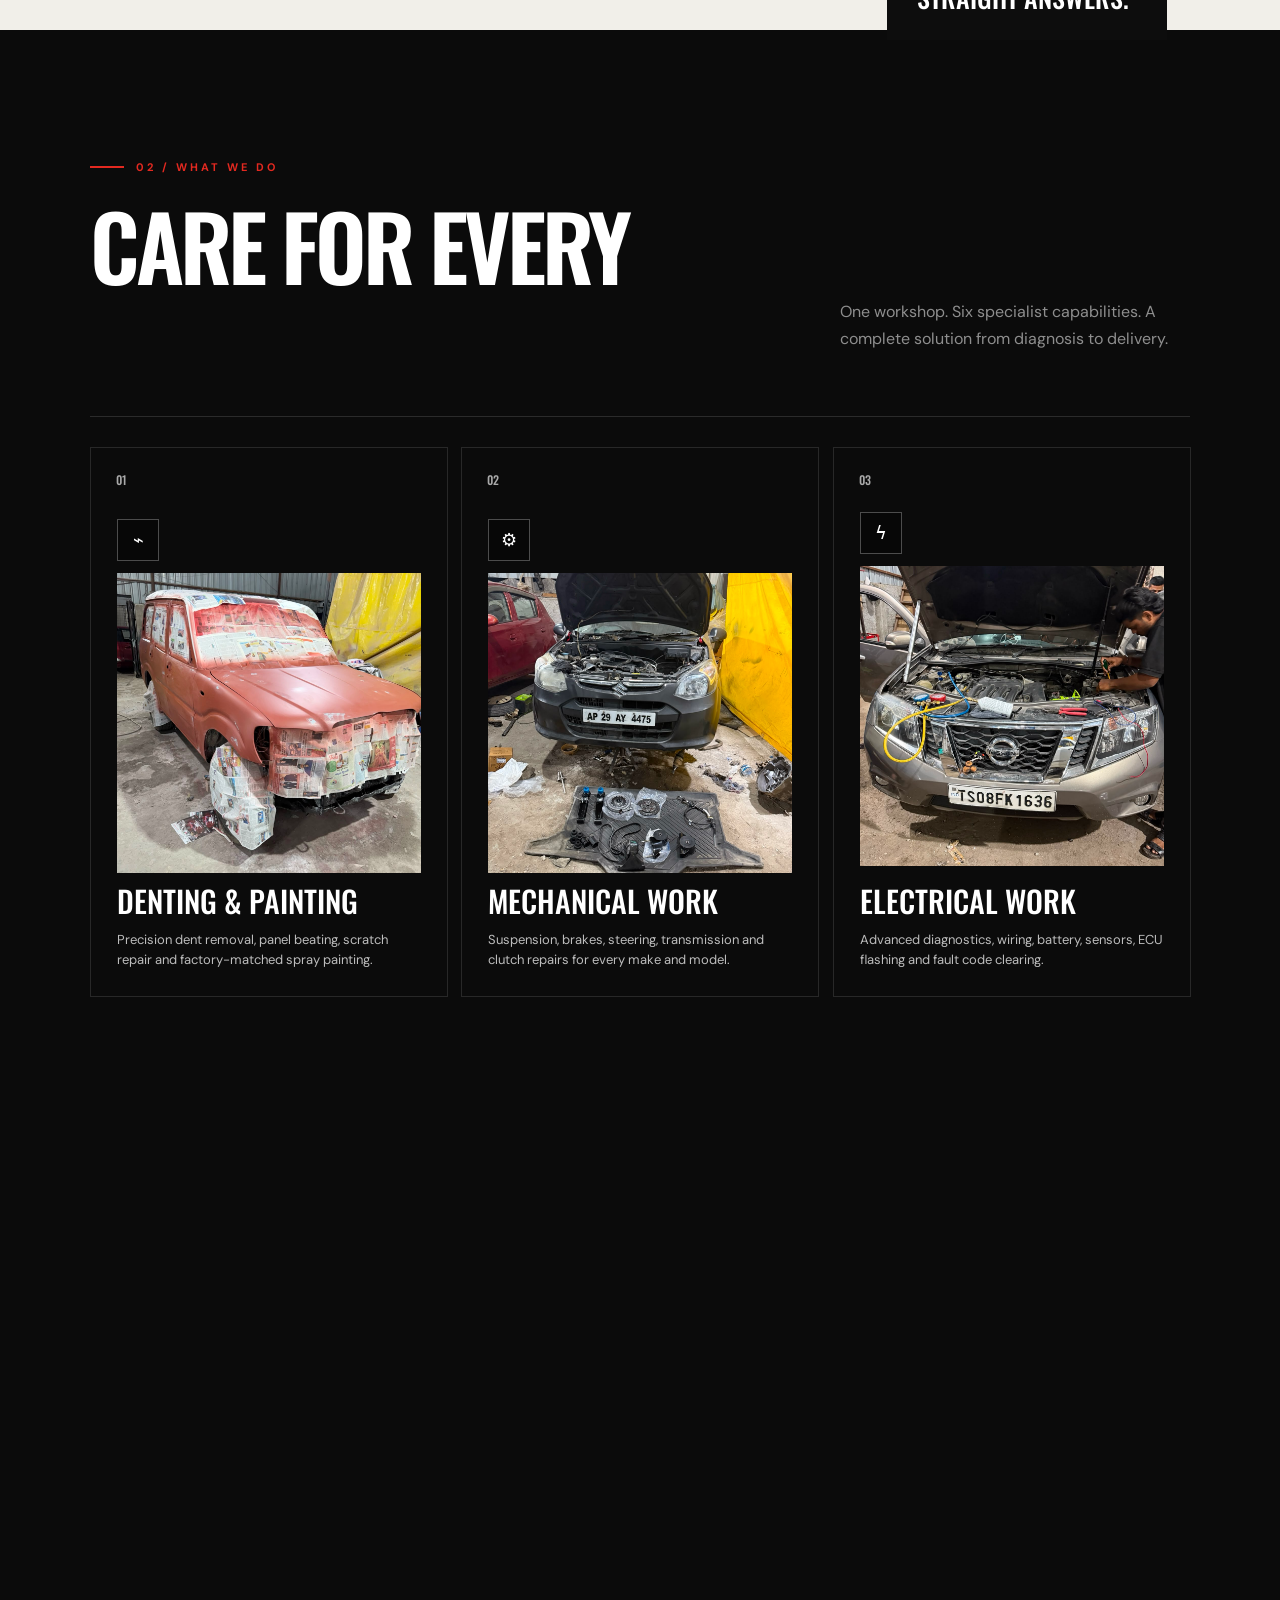
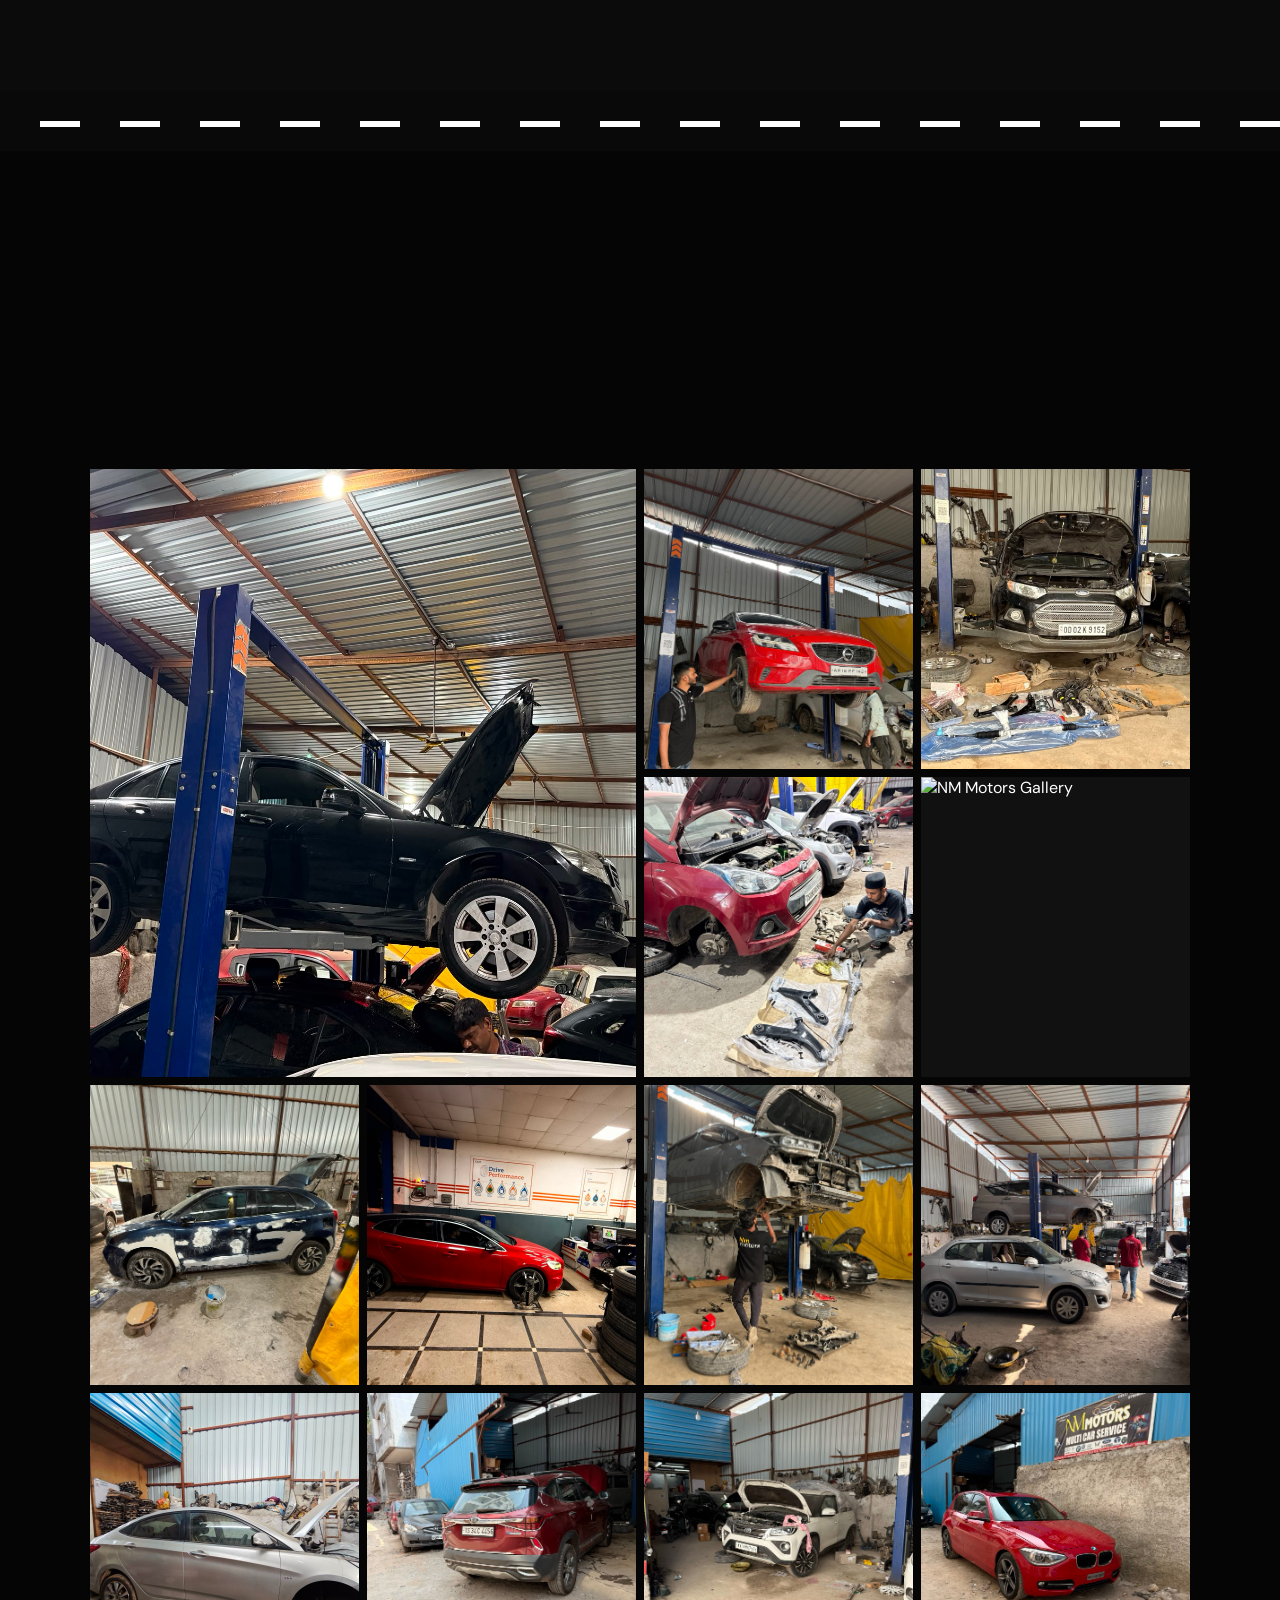
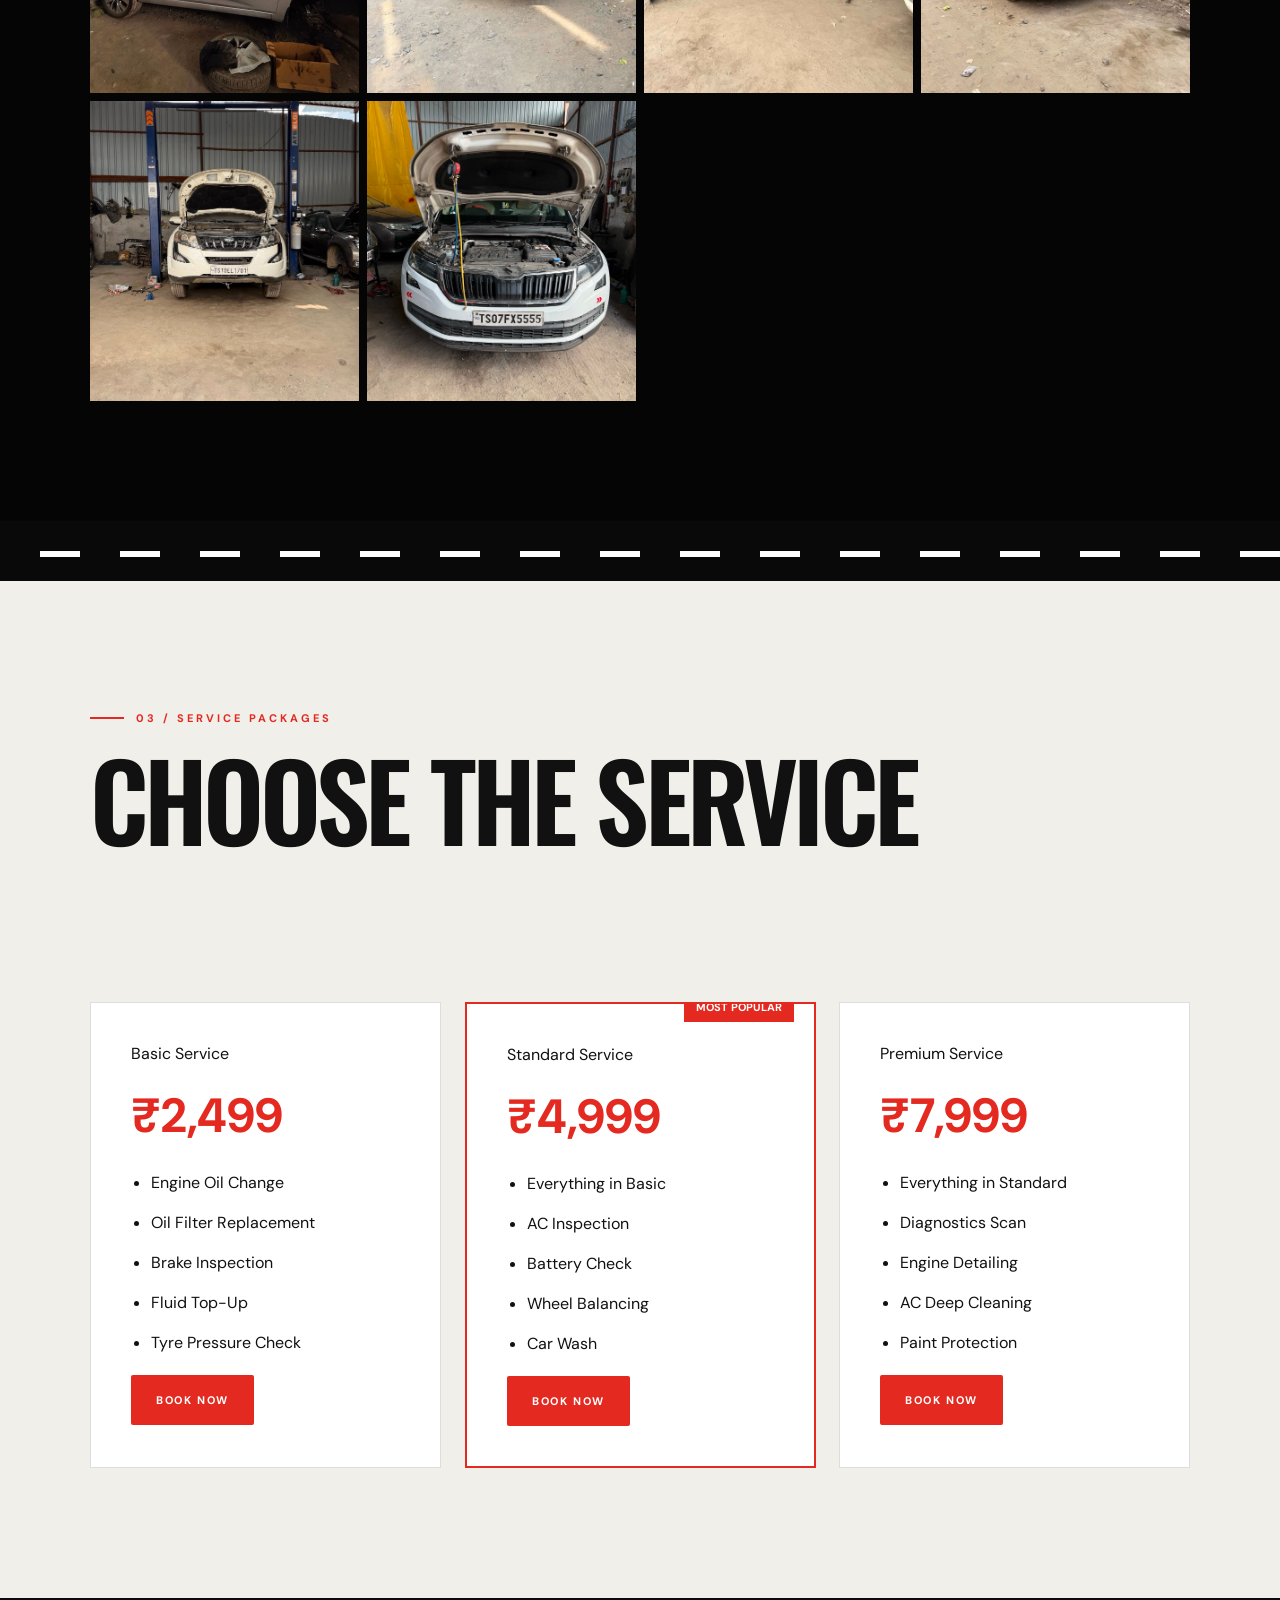
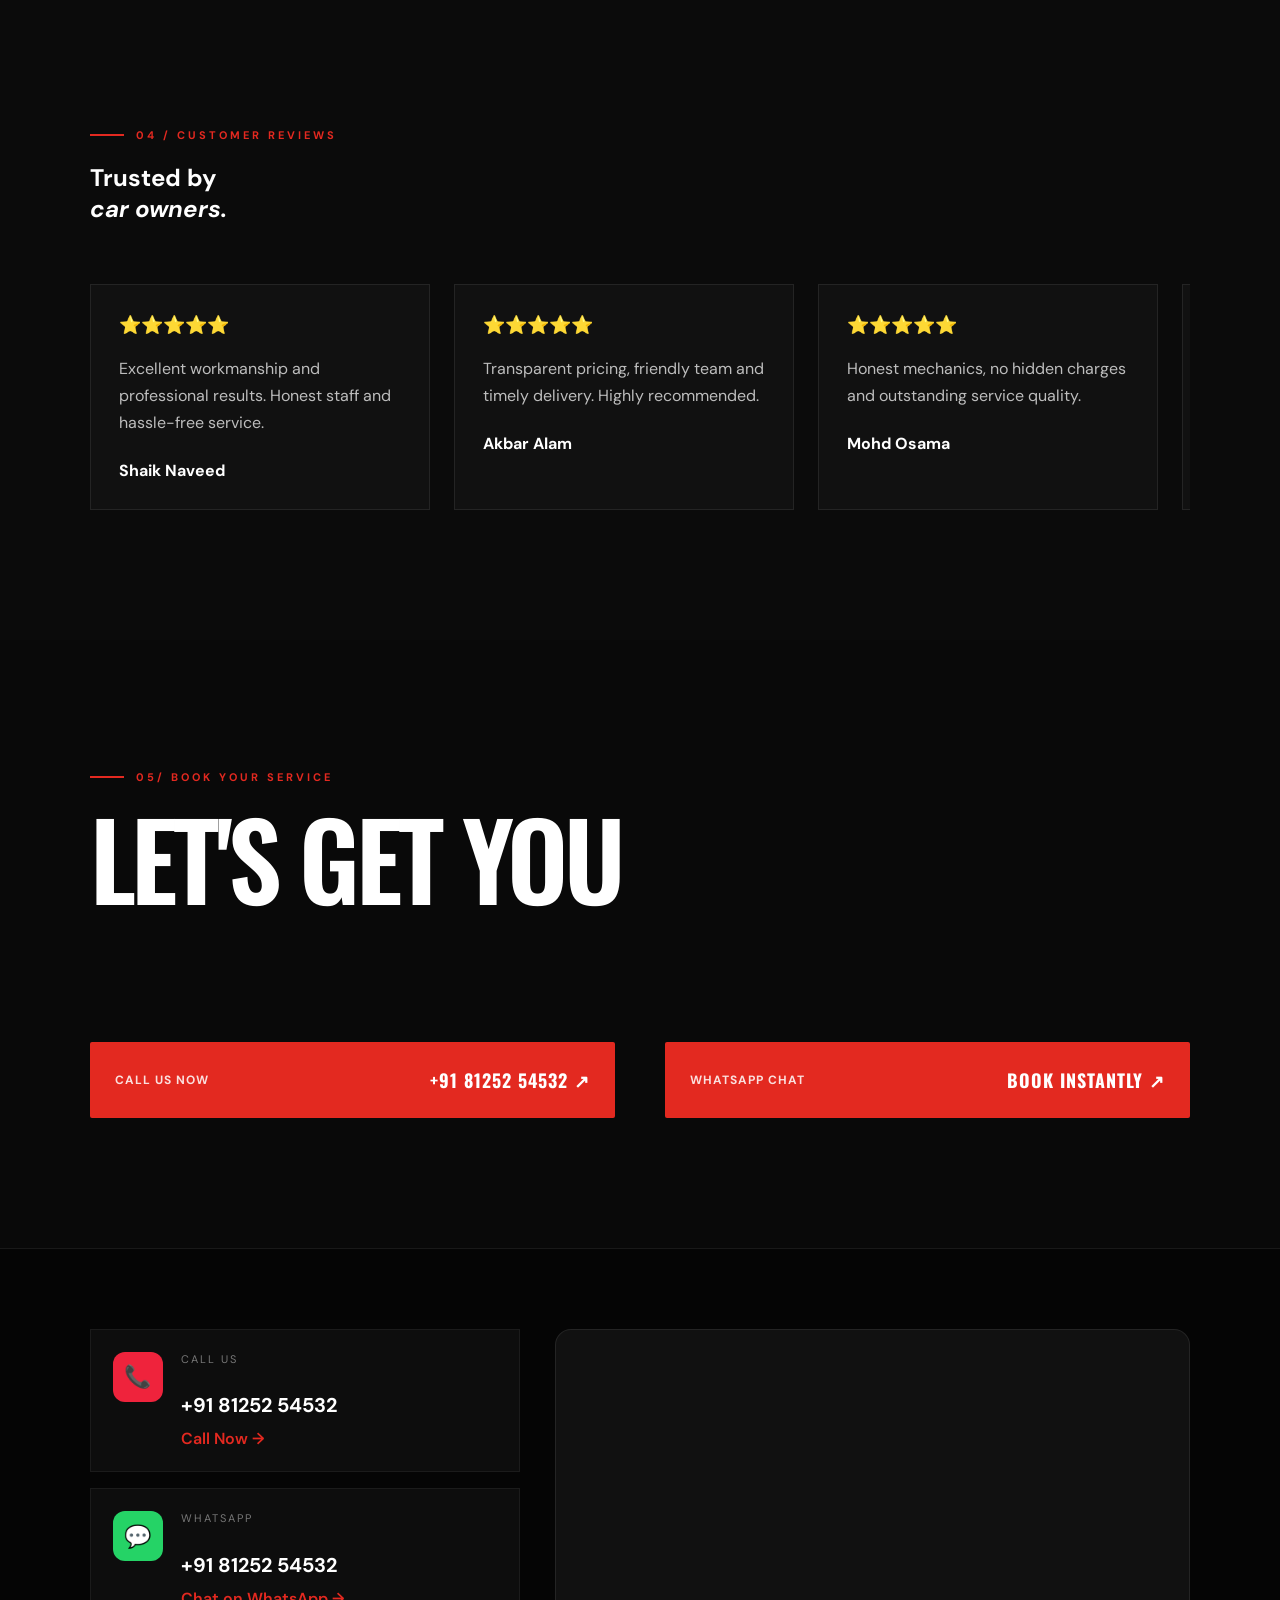
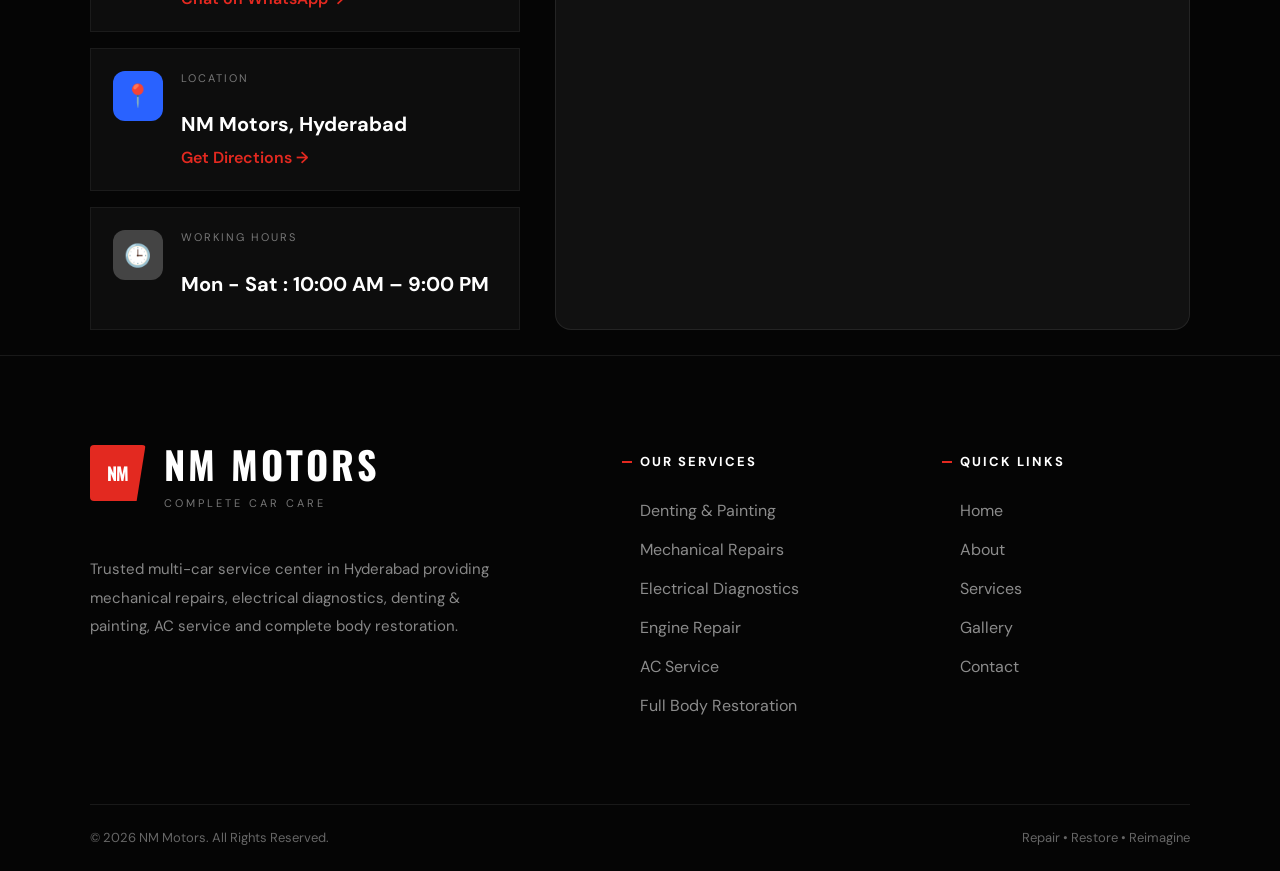
==== commit 55163511: "Update index.html" ====
--- a/index.html
+++ b/index.html
@@ -41,6 +41,7 @@
       <nav class="desktop-nav" aria-label="Main navigation">
         <a href="#about">About</a>
         <a href="#services">Services</a>
+
         <a href="#contact">Contact</a>
       </nav>
 
@@ -147,46 +148,44 @@
       </section>
 
       <section class="about section" id="about">
-        <div class="section-kicker reveal">01 / Who we are</div>
+        <div class="section-kicker reveal">01 / WHO WE ARE</div>
+
         <div class="about-layout">
           <div class="about-heading reveal">
-            <h2>Built on trust.<br /><em>Driven by craft.</em></h2>
-          </div>
+            <h2>
+              Built on trust.<br />
+              <em>Driven by craft.</em>
+            </h2>
+          </div>
+
           <div class="about-copy reveal">
             <p>
               At NM Motors, we believe good automotive care should feel clear,
               capable and personal. From the first inspection to the final
               polish, every detail is handled with purpose.
             </p>
+
             <p>
               Our team brings mechanical expertise, modern diagnostics and
               skilled bodywork together in one workshop for every make and
               model.
             </p>
-            <a class="text-link red" href="#contact"
-              >Meet your workshop <span>↗</span></a
-            >
+
+            <a href="#contact" class="text-link red">
+              Meet your workshop <span>↗</span>
+            </a>
           </div>
         </div>
 
         <div class="about-visual reveal">
           <div class="about-images">
             <img
+              src="Hero3.jpeg"
+              alt="NM Motors Workshop"
               class="about-image"
-              src="Hero3.jpeg"
-              alt="NM Motors workshop layout"
-            />
-
-            <img
-              class="about-image"
-              src="Hero2.jpeg"
-              alt="NM Motors workshop layout"
-            />
-          </div>
-
-          <div class="visual-stamp">
-            <span>NM</span>
-            <small>Motors<br />Hyderabad</small>
+            />
+
+            <img src="Hero2.jpeg" alt="NM Motors Service" class="about-image" />
           </div>
 
           <div class="about-quote">
@@ -228,7 +227,6 @@
                 factory-matched spray painting.
               </p>
             </div>
-            <span class="arrow">↗</span>
           </article>
 
           <article class="service-card reveal">
@@ -246,7 +244,6 @@
                 for every make and model.
               </p>
             </div>
-            <span class="arrow">↗</span>
           </article>
 
           <article class="service-card reveal">
@@ -264,7 +261,6 @@
                 fault code clearing.
               </p>
             </div>
-            <span class="arrow">↗</span>
           </article>
 
           <article class="service-card reveal">
@@ -282,7 +278,6 @@
                 complete rebuilds.
               </p>
             </div>
-            <span class="arrow">↗</span>
           </article>
 
           <article class="service-card reveal">
@@ -300,7 +295,6 @@
                 system maintenance.
               </p>
             </div>
-            <span class="arrow">↗</span>
           </article>
 
           <article class="service-card reveal">
@@ -318,7 +312,6 @@
                 professional finishing.
               </p>
             </div>
-            <span class="arrow">↗</span>
           </article>
         </div>
       </section>
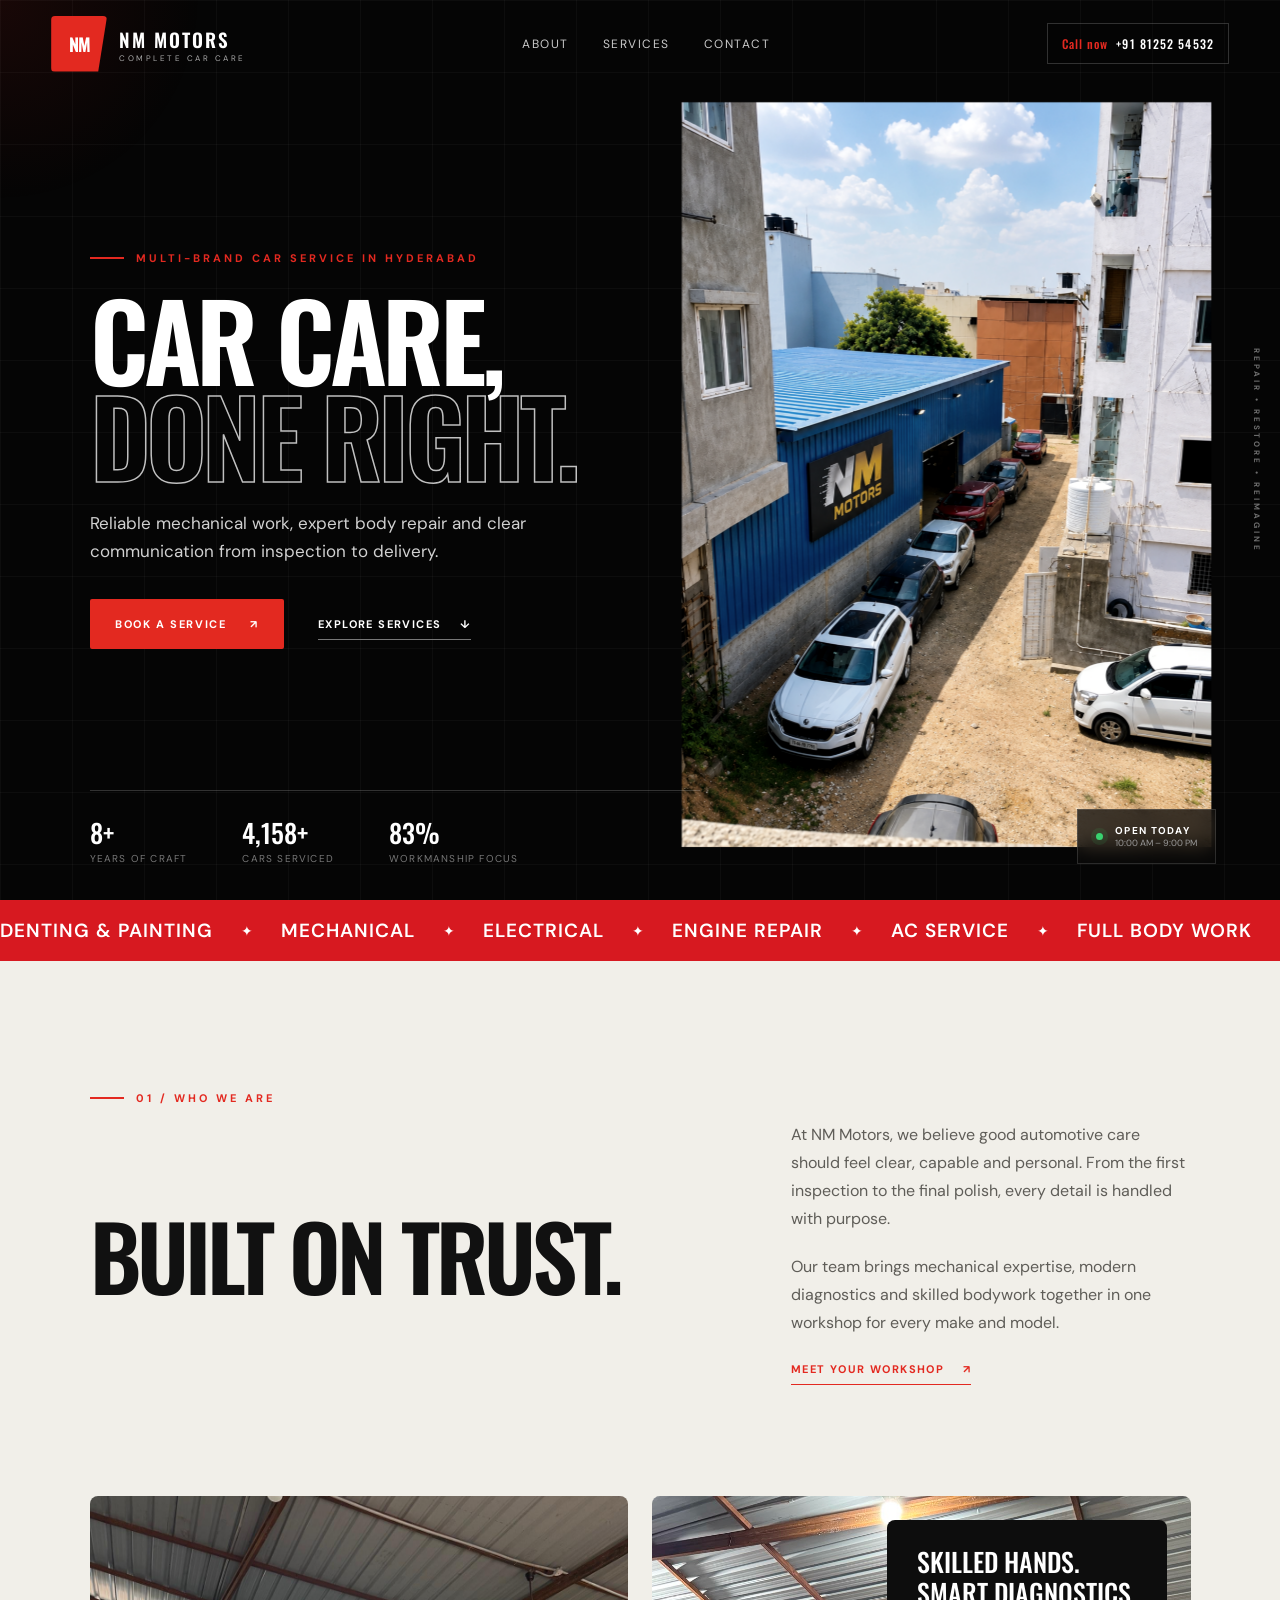
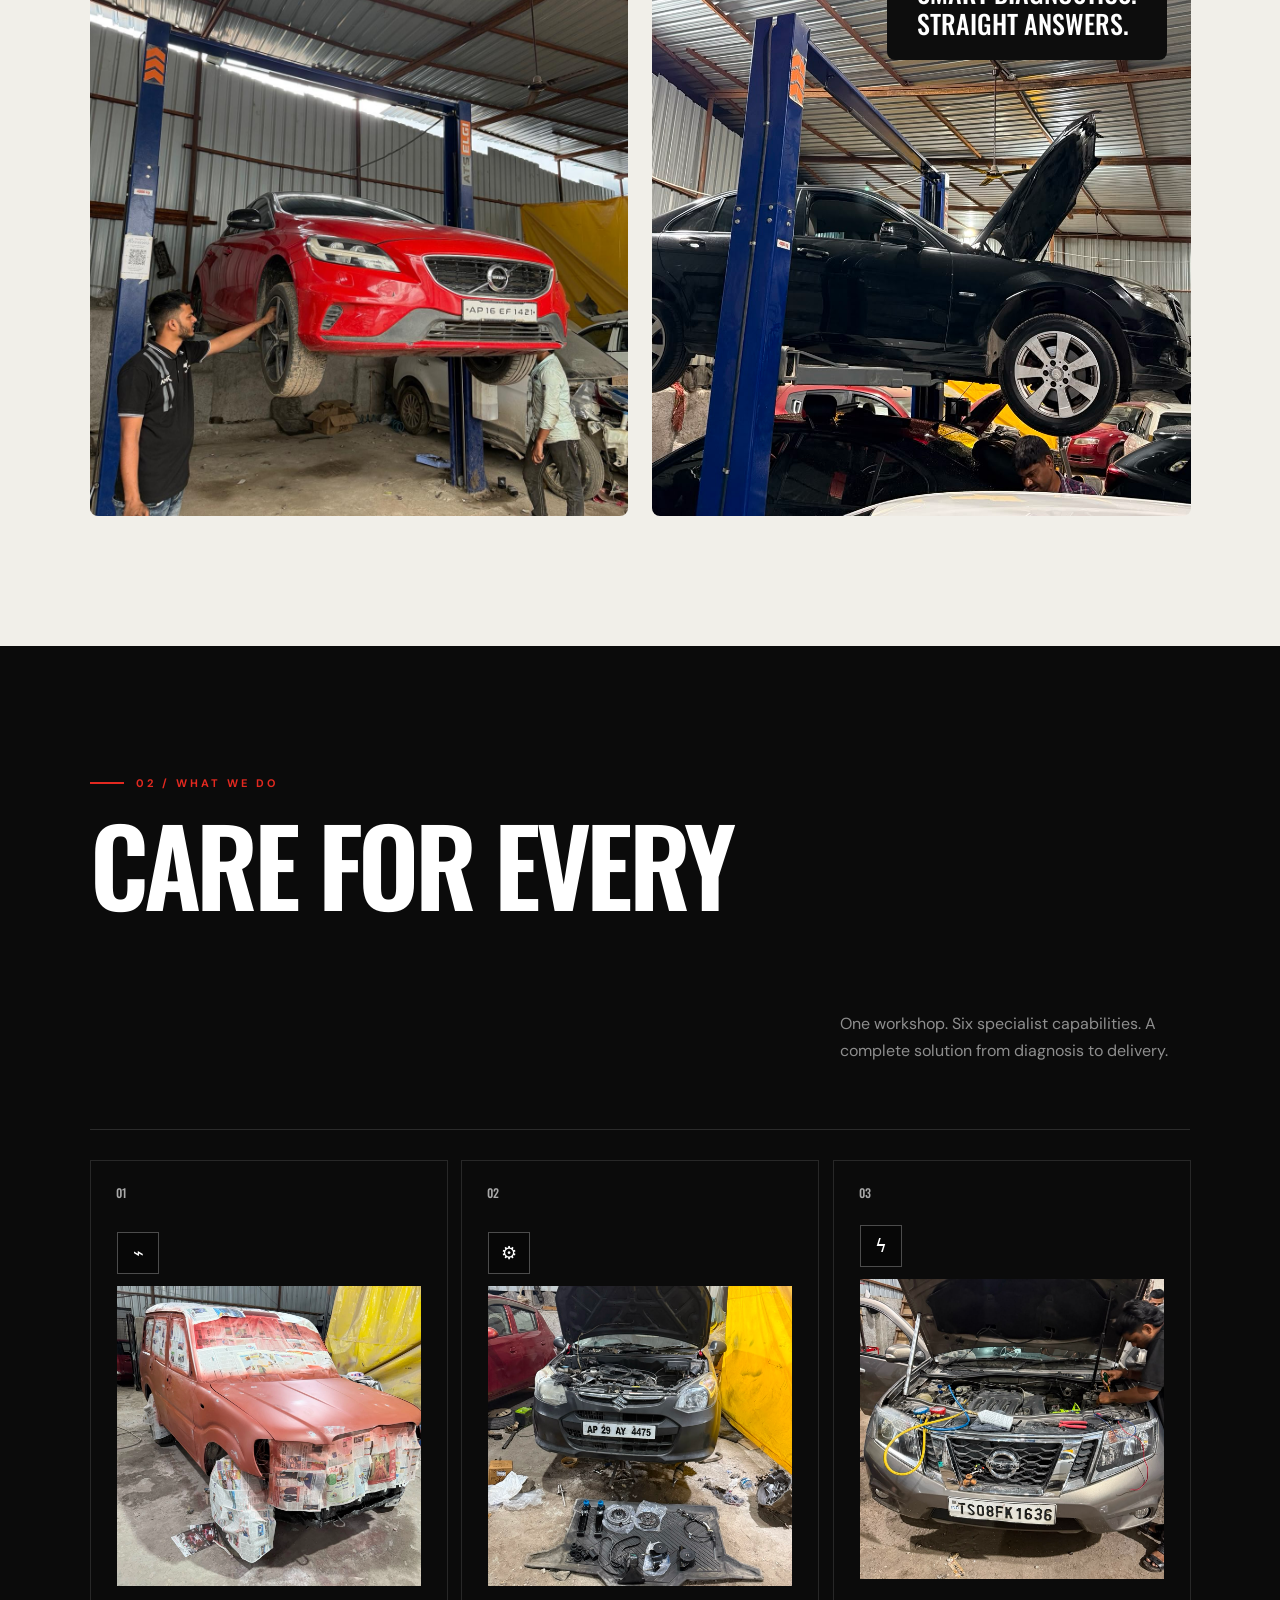
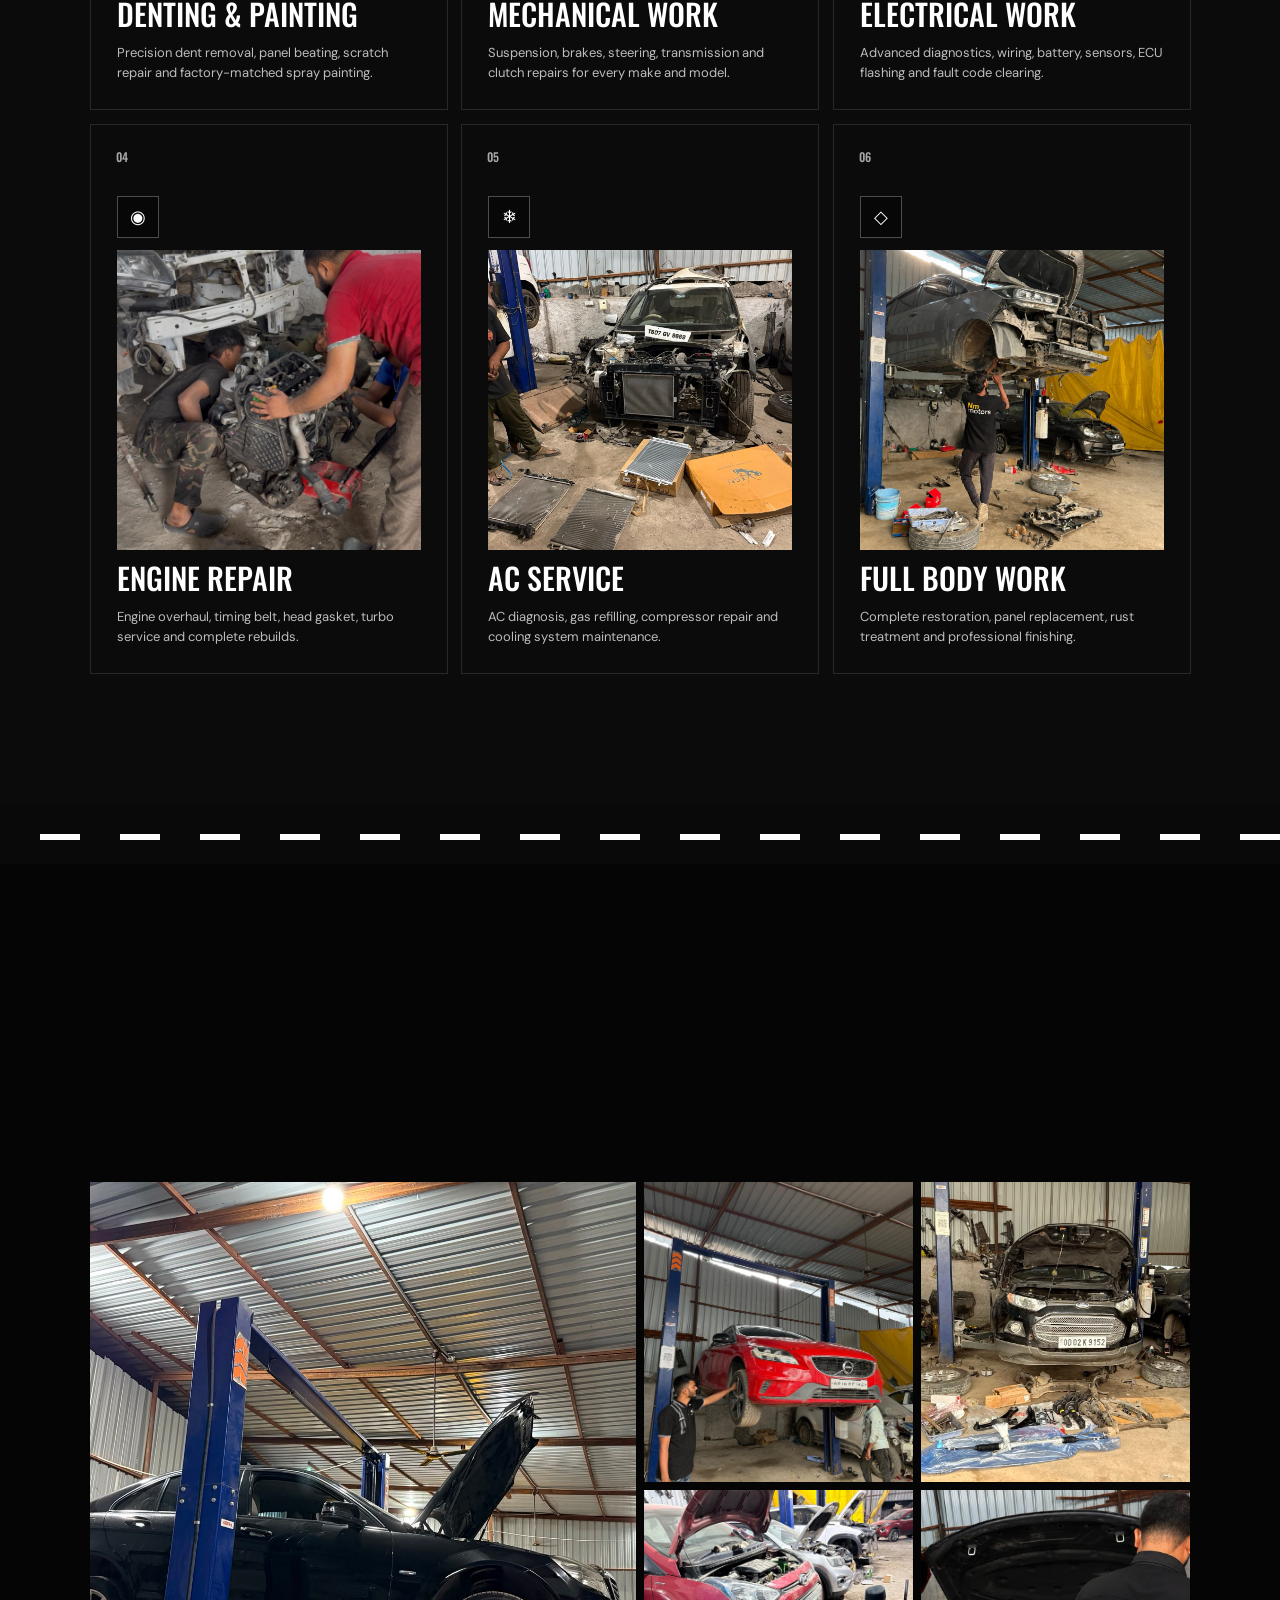
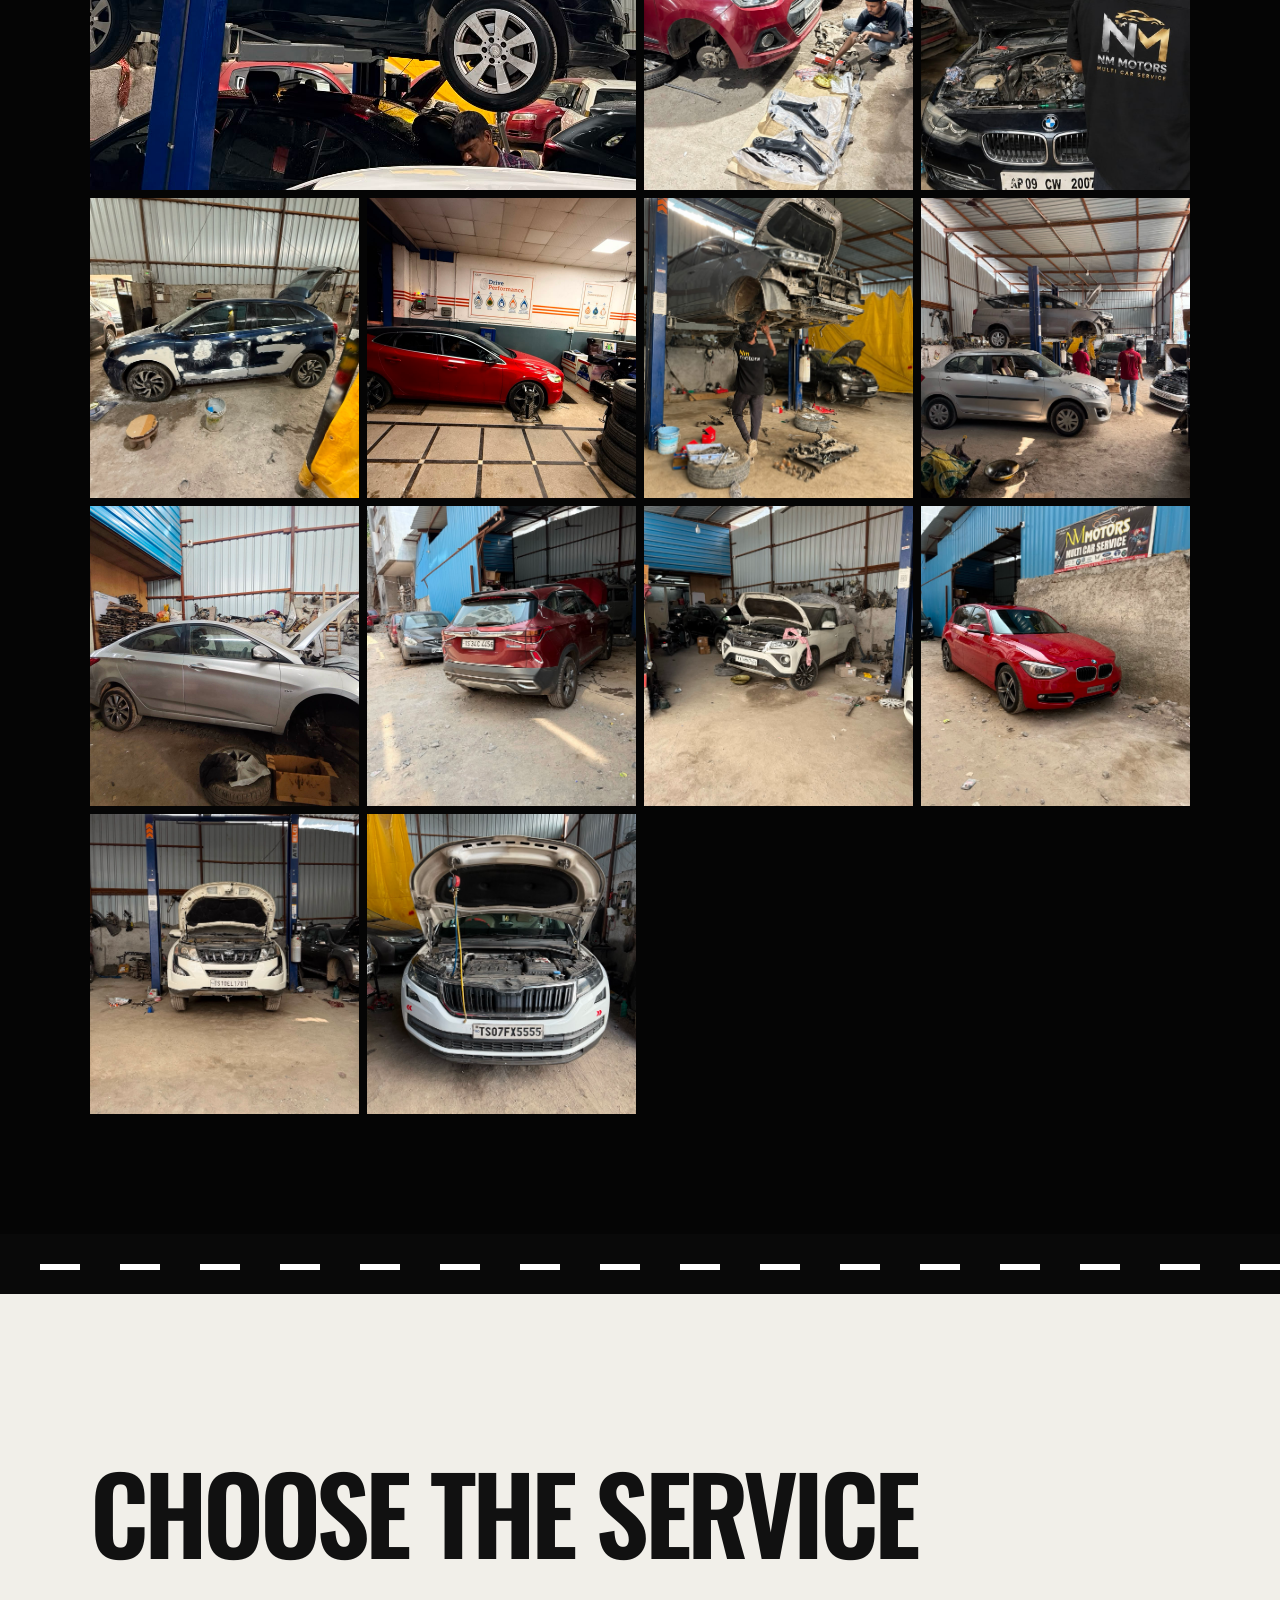
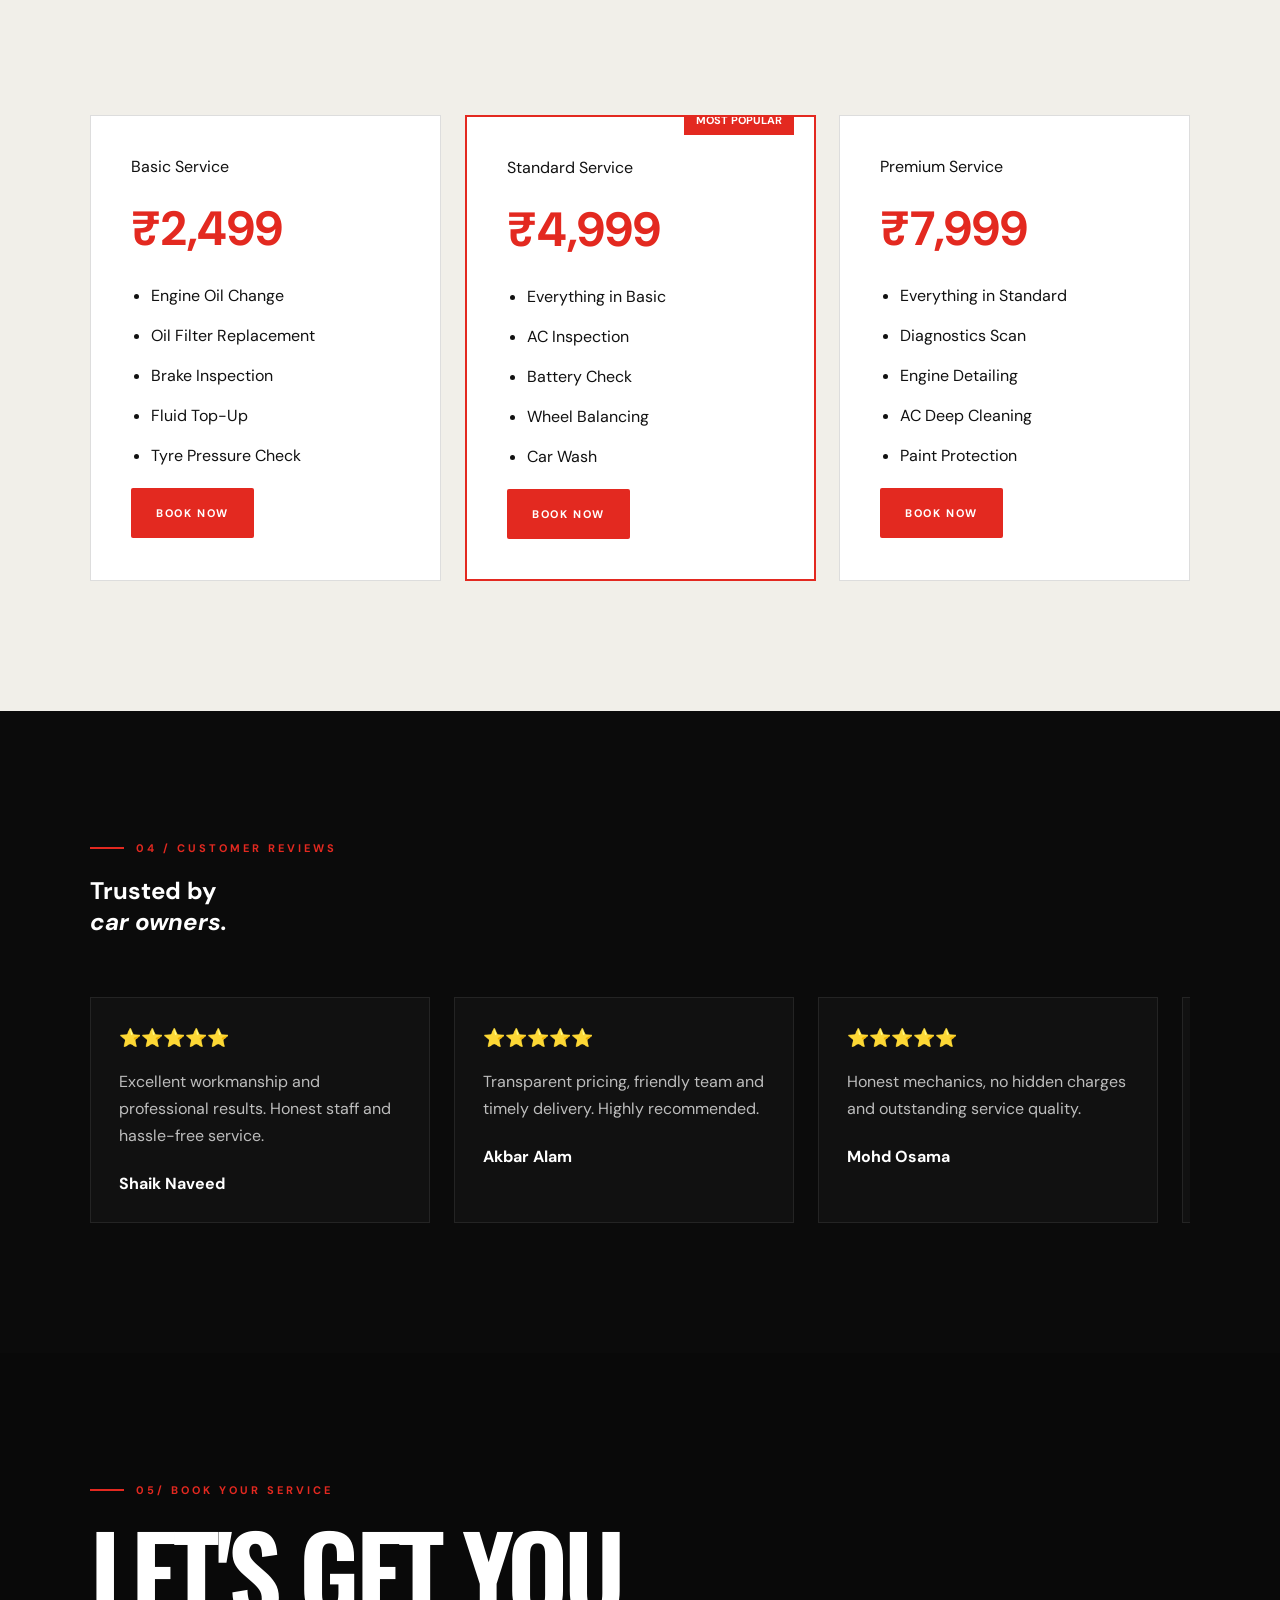
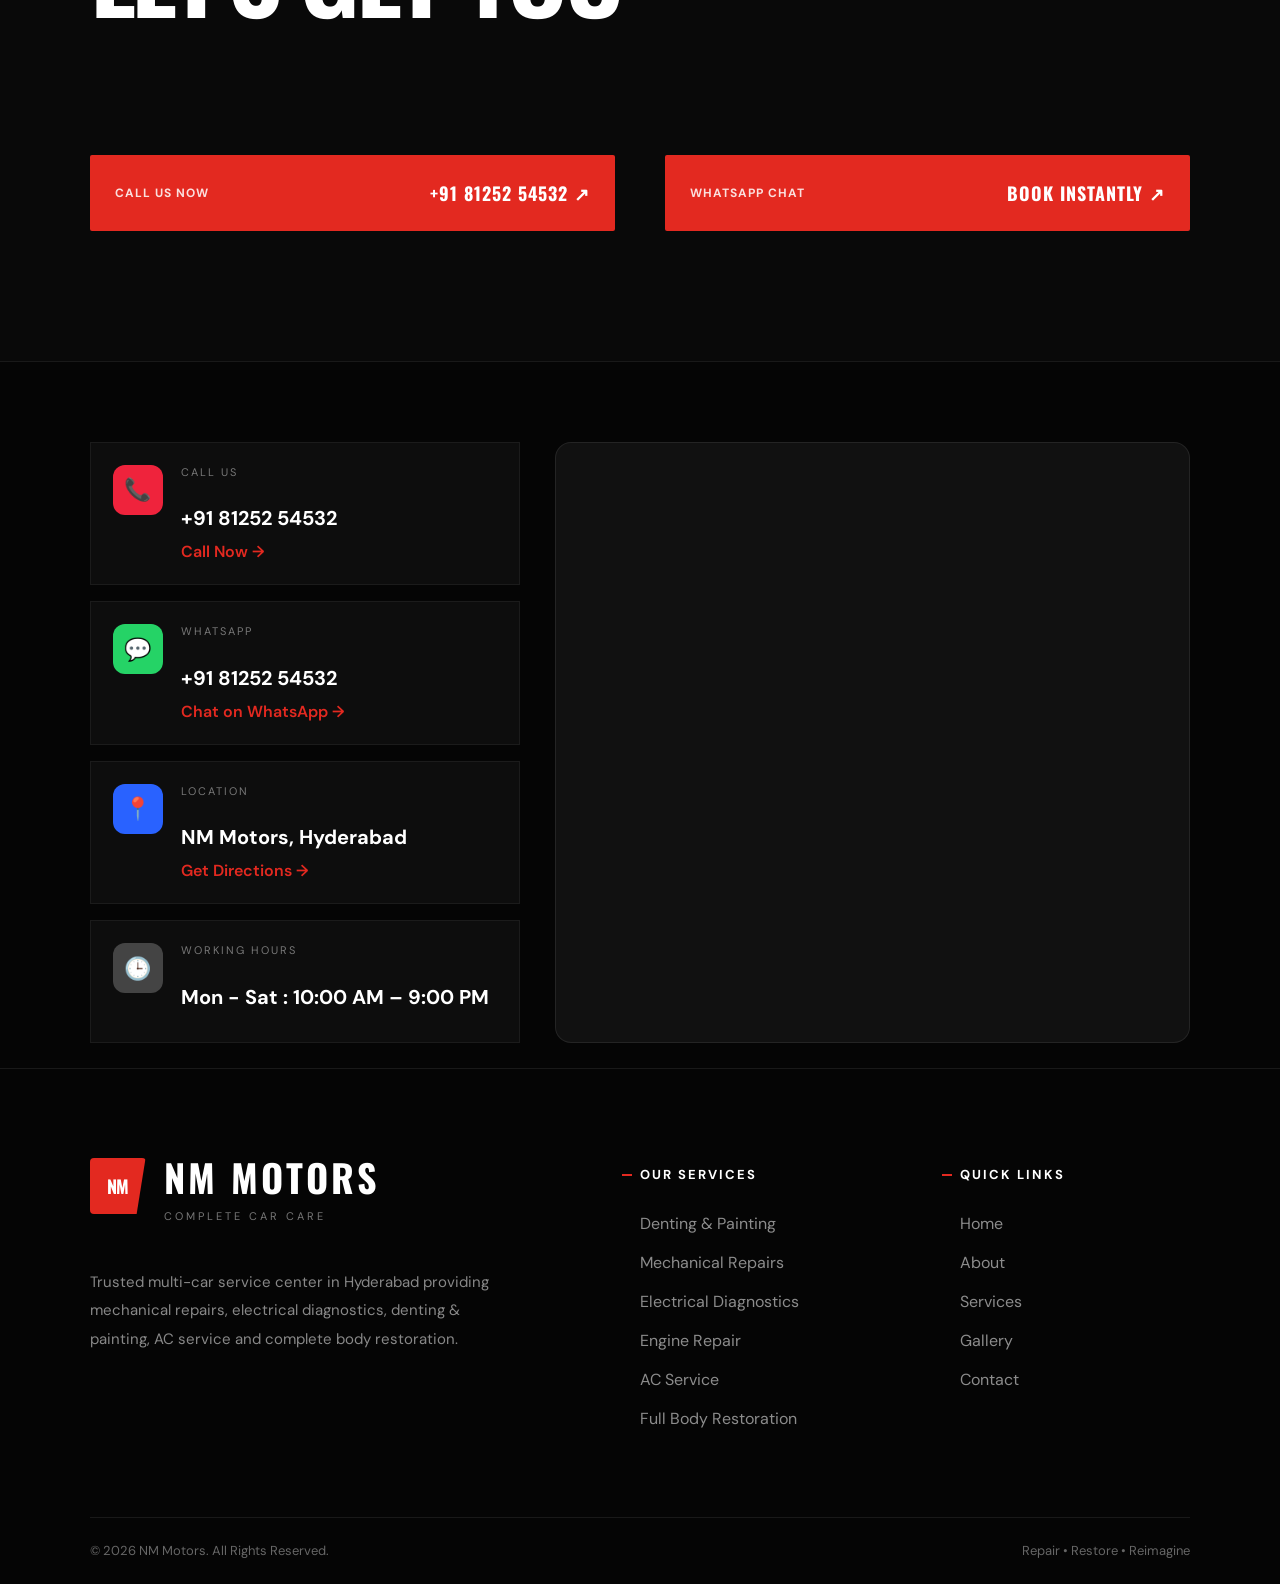
==== commit 00fc1214: "Update index.html" ====
--- a/index.html
+++ b/index.html
@@ -1,24 +1,58 @@
 <!doctype html>
 <html lang="en">
-  <head>
-    <meta charset="UTF-8" />
-    <meta name="viewport" content="width=device-width, initial-scale=1.0" />
-    <meta name="theme-color" content="#0a0a0a" />
-    <meta
-      name="description"
-      content="NM Motors - complete car care, mechanical, electrical, denting, painting and restoration in Hyderabad."
-    />
-    <title>NM Motors | Complete Car Care</title>
-
-    <link rel="preconnect" href="https://fonts.googleapis.com" />
-    <link rel="preconnect" href="https://fonts.gstatic.com" crossorigin />
-    <link
-      href="https://fonts.googleapis.com/css2?family=DM+Sans:wght@400;500;600;700&family=Oswald:wght@400;500;600;700&display=swap"
-      rel="stylesheet"
-    />
-
-    <link rel="stylesheet" href="styles.css" />
-  </head>
+ <head>
+  <meta charset="UTF-8" />
+  <meta name="viewport" content="width=device-width, initial-scale=1.0" />
+  <meta name="theme-color" content="#0a0a0a" />
+
+  <title>NM Motors | Complete Car Care & Auto Repair in Hyderabad</title>
+
+  <meta
+    name="description"
+    content="NM Motors offers complete car care services in Hyderabad including mechanical repairs, electrical work, denting, painting, AC service, wheel alignment, diagnostics, detailing, and restoration."
+  />
+
+  <meta
+    name="keywords"
+    content="NM Motors, car service Hyderabad, car repair Hyderabad, car mechanic, denting painting, wheel alignment, car AC service, auto workshop, vehicle maintenance, Hyderabad garage"
+  />
+
+  <meta name="author" content="NM Motors" />
+  <meta name="robots" content="index, follow" />
+  <meta name="googlebot" content="index, follow" />
+  <link rel="canonical" href="https://nmmotors.in/" />
+
+  <!-- Open Graph -->
+  <meta property="og:type" content="website" />
+  <meta property="og:title" content="NM Motors | Complete Car Care & Auto Repair" />
+  <meta
+    property="og:description"
+    content="Professional mechanical, electrical, denting, painting and complete car care services in Hyderabad."
+  />
+  <meta property="og:url" content="https://nmmotors.in/" />
+  <meta property="og:site_name" content="NM Motors" />
+  <meta property="og:image" content="https://nmmotors.in/og-image.jpg" />
+
+  <!-- Twitter -->
+  <meta name="twitter:card" content="summary_large_image" />
+  <meta name="twitter:title" content="NM Motors | Complete Car Care" />
+  <meta
+    name="twitter:description"
+    content="Professional car repair and complete auto care services in Hyderabad."
+  />
+  <meta name="twitter:image" content="https://nmmotors.in/og-image.jpg" />
+
+  <link rel="icon" href="favicon.ico" type="image/x-icon" />
+
+  <link rel="preconnect" href="https://fonts.googleapis.com" />
+  <link rel="preconnect" href="https://fonts.gstatic.com" crossorigin />
+  <link
+    href="https://fonts.googleapis.com/css2?family=DM+Sans:wght@400;500;600;700&family=Oswald:wght@400;500;600;700&display=swap"
+    rel="stylesheet"
+  />
+
+  <link rel="stylesheet" href="styles.css" />
+</head>
   <body>
     <div class="page-loader" aria-hidden="true">
       <div class="loader-mark"><span>NM</span></div>
--- a/styles.css
+++ b/styles.css
@@ -542,7 +542,6 @@
     font-size: 16px;
   }
 }
-
 .section {
   padding: 130px 7vw;
 }
@@ -559,8 +558,7 @@
   align-items: end;
 }
 
-.about h2,
-.services h2 {
+.about h2 {
   font-size: clamp(55px, 7vw, 104px);
   margin: 28px 0 42px;
   line-height: 0.96;
@@ -574,20 +572,22 @@
 }
 
 .about-copy {
+  max-width: 650px;
   padding-bottom: 48px;
-  max-width: 650px;
 }
 
 .about-copy p {
   font-size: 16px;
   line-height: 1.75;
   color: #5f5d58;
-  margin: 0 0 20px;
-}
+  margin-bottom: 20px;
+}
+
+/* Images */
 
 .about-visual {
   position: relative;
-  margin-top: 60px;
+  margin-top: 70px;
 }
 
 .about-images {
@@ -598,12 +598,109 @@
 
 .about-image {
   width: 100%;
-  height: 30px;
-  object-fit: contain;
-  border-radius: 6px;
+  height: 620px;
+  object-fit: cover;
+  border-radius: 8px;
   display: block;
 }
 
+.visual-stamp {
+  position: absolute;
+  bottom: 30px;
+  left: 30px;
+
+  background: rgba(0, 0, 0, 0.82);
+  color: #fff;
+
+  padding: 18px 24px;
+  border-radius: 10px;
+
+  backdrop-filter: blur(8px);
+}
+
+.visual-stamp span {
+  display: block;
+  font-size: 32px;
+  font-weight: 700;
+}
+
+.visual-stamp small {
+  font-size: 13px;
+  line-height: 1.5;
+  letter-spacing: 1px;
+}
+
+.about-quote {
+  position: absolute;
+  right: 40px;
+  bottom: 40px;
+
+  background: rgba(255, 255, 255, 0.92);
+
+  padding: 20px 28px;
+  border-radius: 8px;
+
+  font-weight: 600;
+  line-height: 1.7;
+
+  color: #111;
+}
+
+/* Tablet */
+
+@media (max-width: 992px) {
+  .about-layout {
+    grid-template-columns: 1fr;
+    gap: 50px;
+  }
+
+  .about-images {
+    grid-template-columns: 1fr;
+  }
+
+  .about-image {
+    height: 500px;
+  }
+
+  .visual-stamp {
+    left: 20px;
+    bottom: 20px;
+  }
+
+  .about-quote {
+    position: static;
+    margin-top: 20px;
+    width: max-content;
+  }
+}
+
+/* Mobile */
+
+@media (max-width: 768px) {
+  .section {
+    padding: 90px 24px;
+  }
+
+  .about h2 {
+    font-size: 48px;
+  }
+
+  .about-image {
+    height: 320px;
+  }
+
+  .visual-stamp {
+    padding: 14px 18px;
+  }
+
+  .visual-stamp span {
+    font-size: 24px;
+  }
+
+  .about-quote {
+    width: 100%;
+  }
+}
 .counter {
   display: inline-block;
   min-width: 90px;
@@ -631,6 +728,7 @@
   position: absolute;
   right: 24px;
   top: 24px;
+  height: 140px;
 
   padding: 26px 30px;
 
@@ -2487,3 +2585,14 @@
     flex-shrink: 0;
   }
 }
+
+@media (max-width: 768px) {
+  .about-images {
+    grid-template-columns: 1fr;
+    gap: 16px;
+  }
+
+  .about-image {
+    height: 260px;
+  }
+}
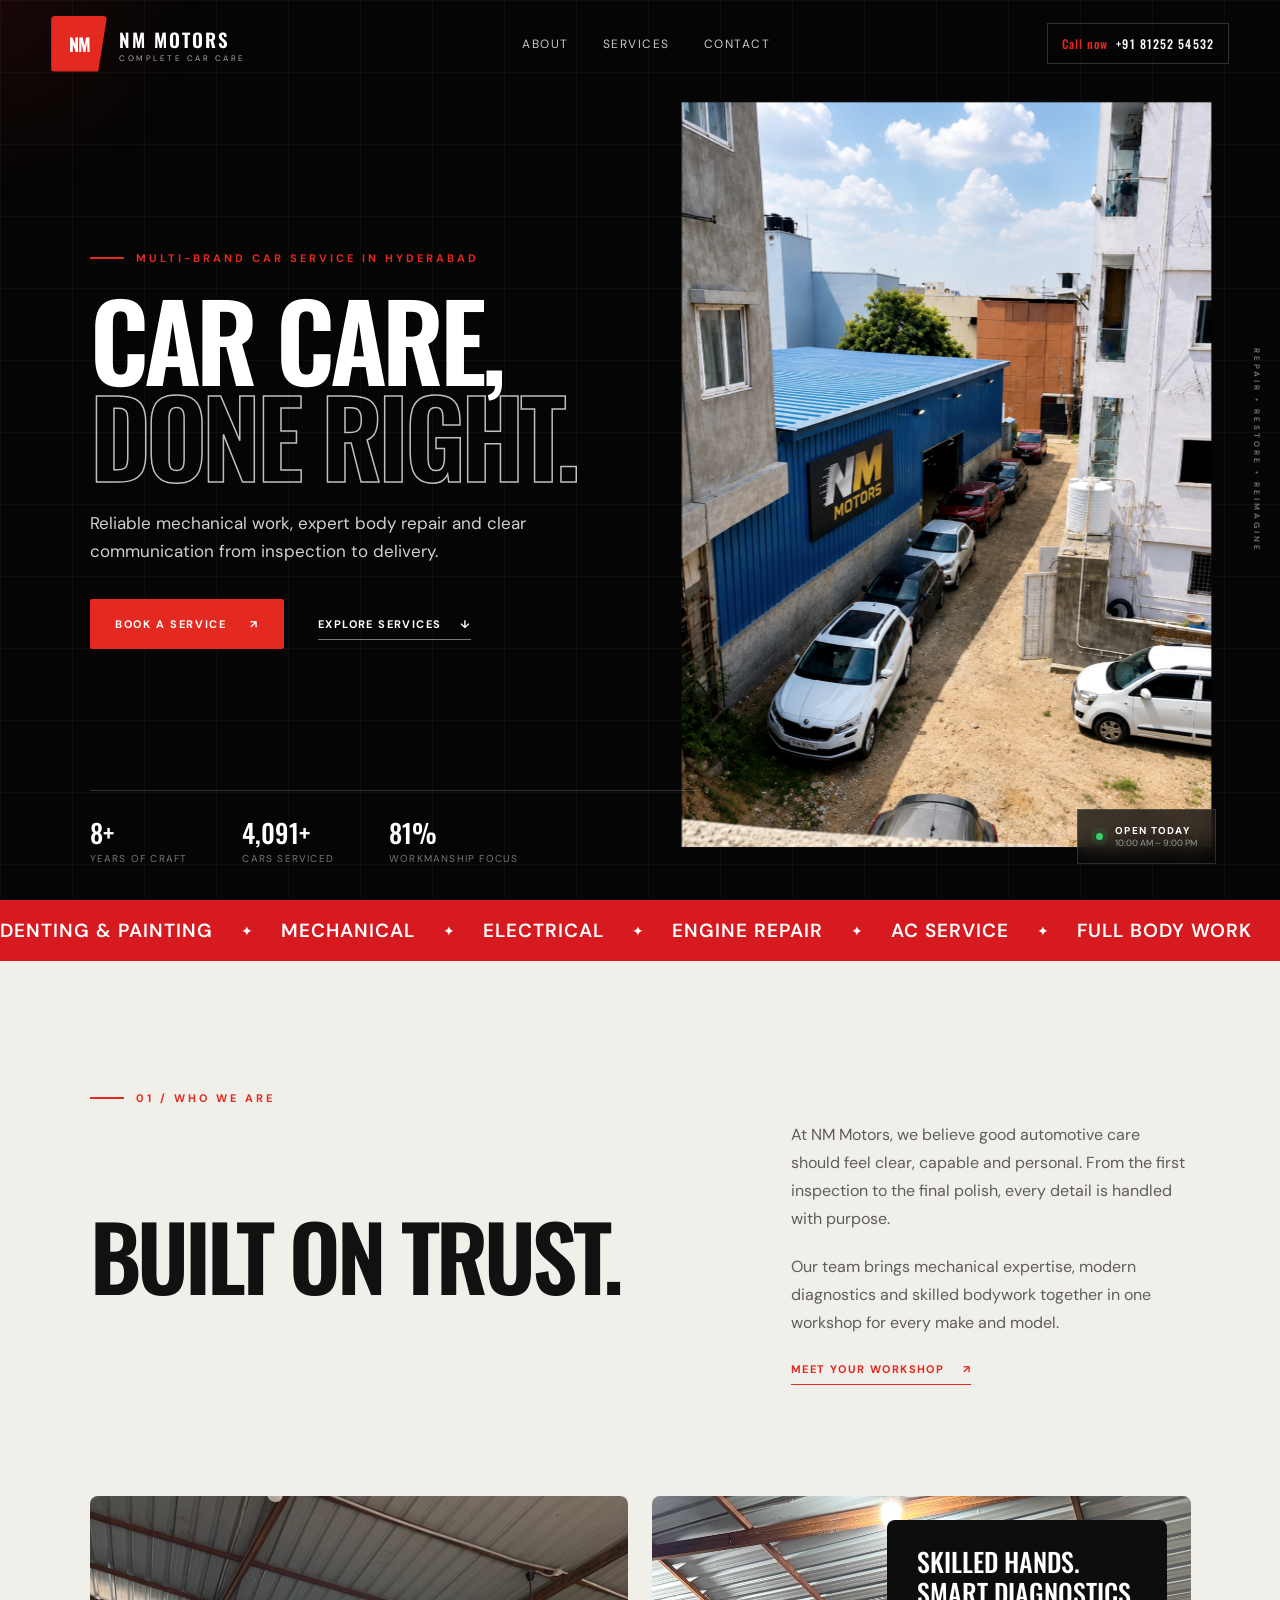
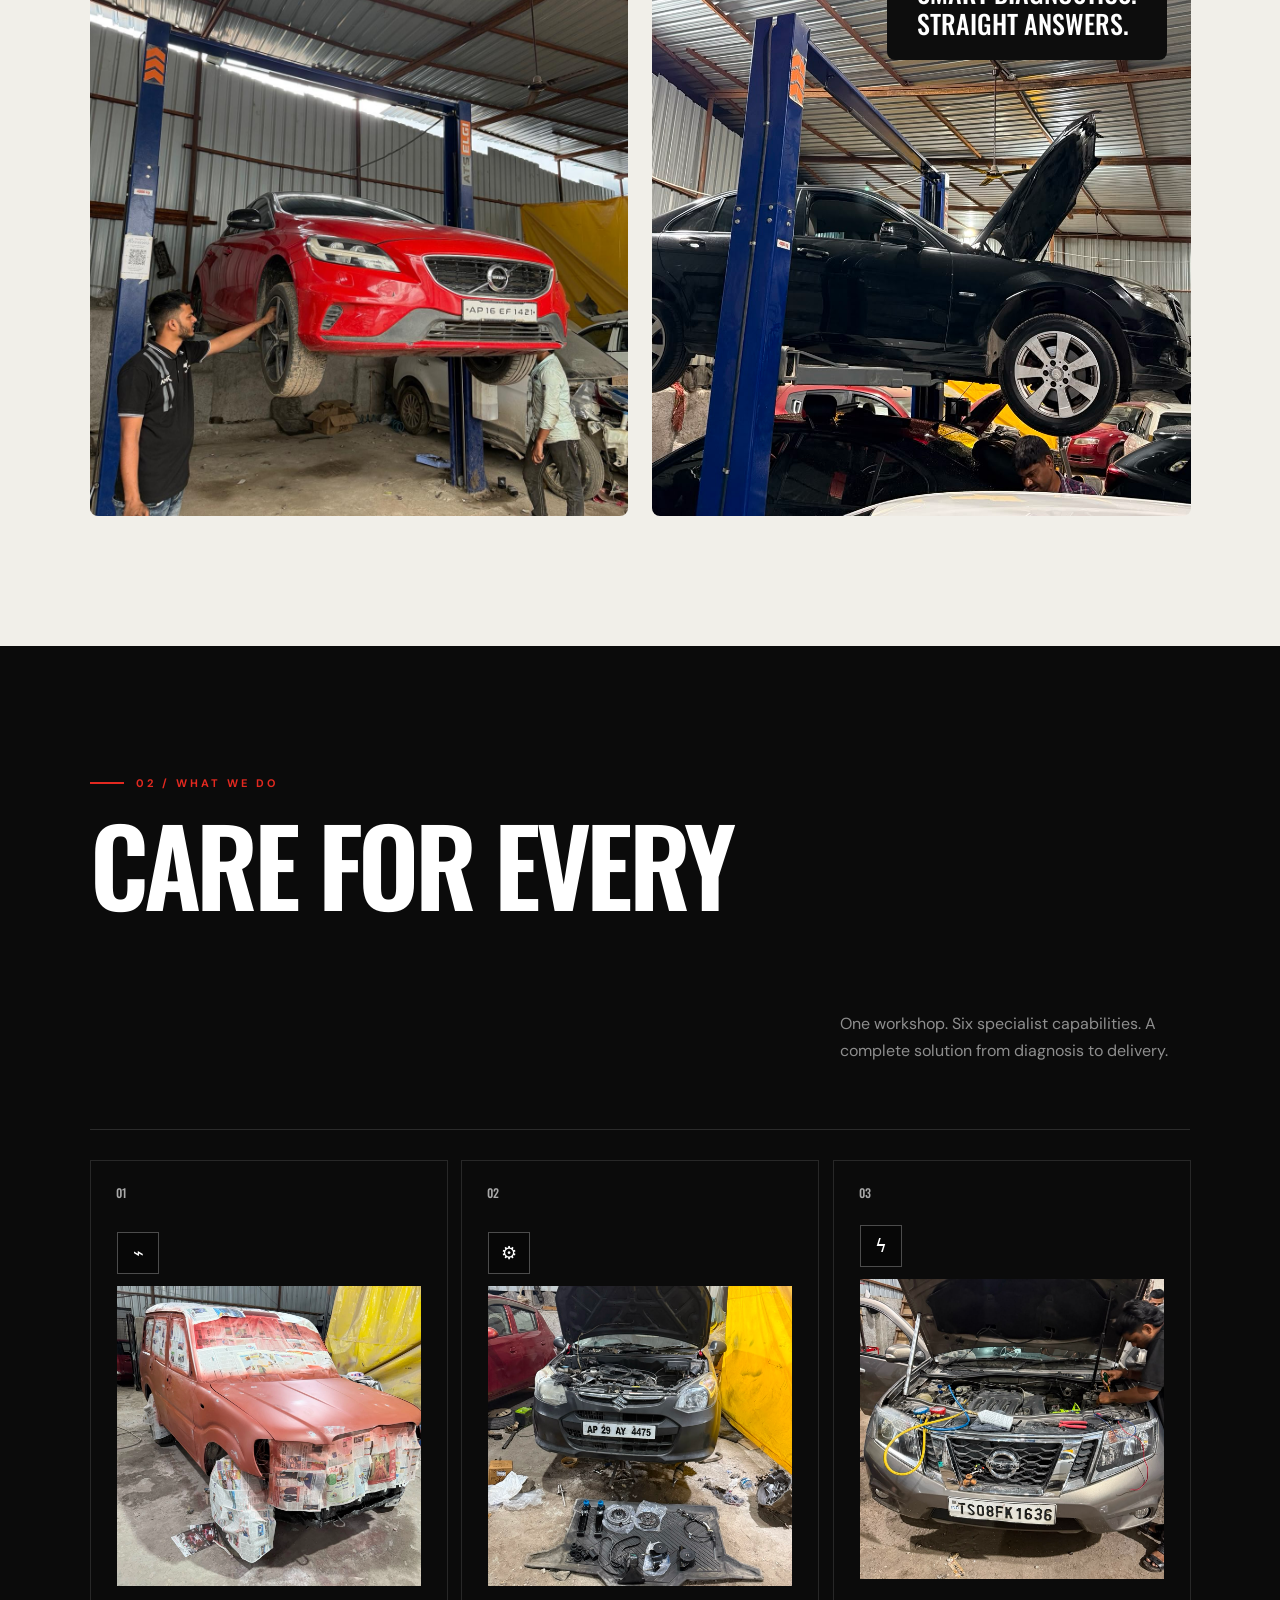
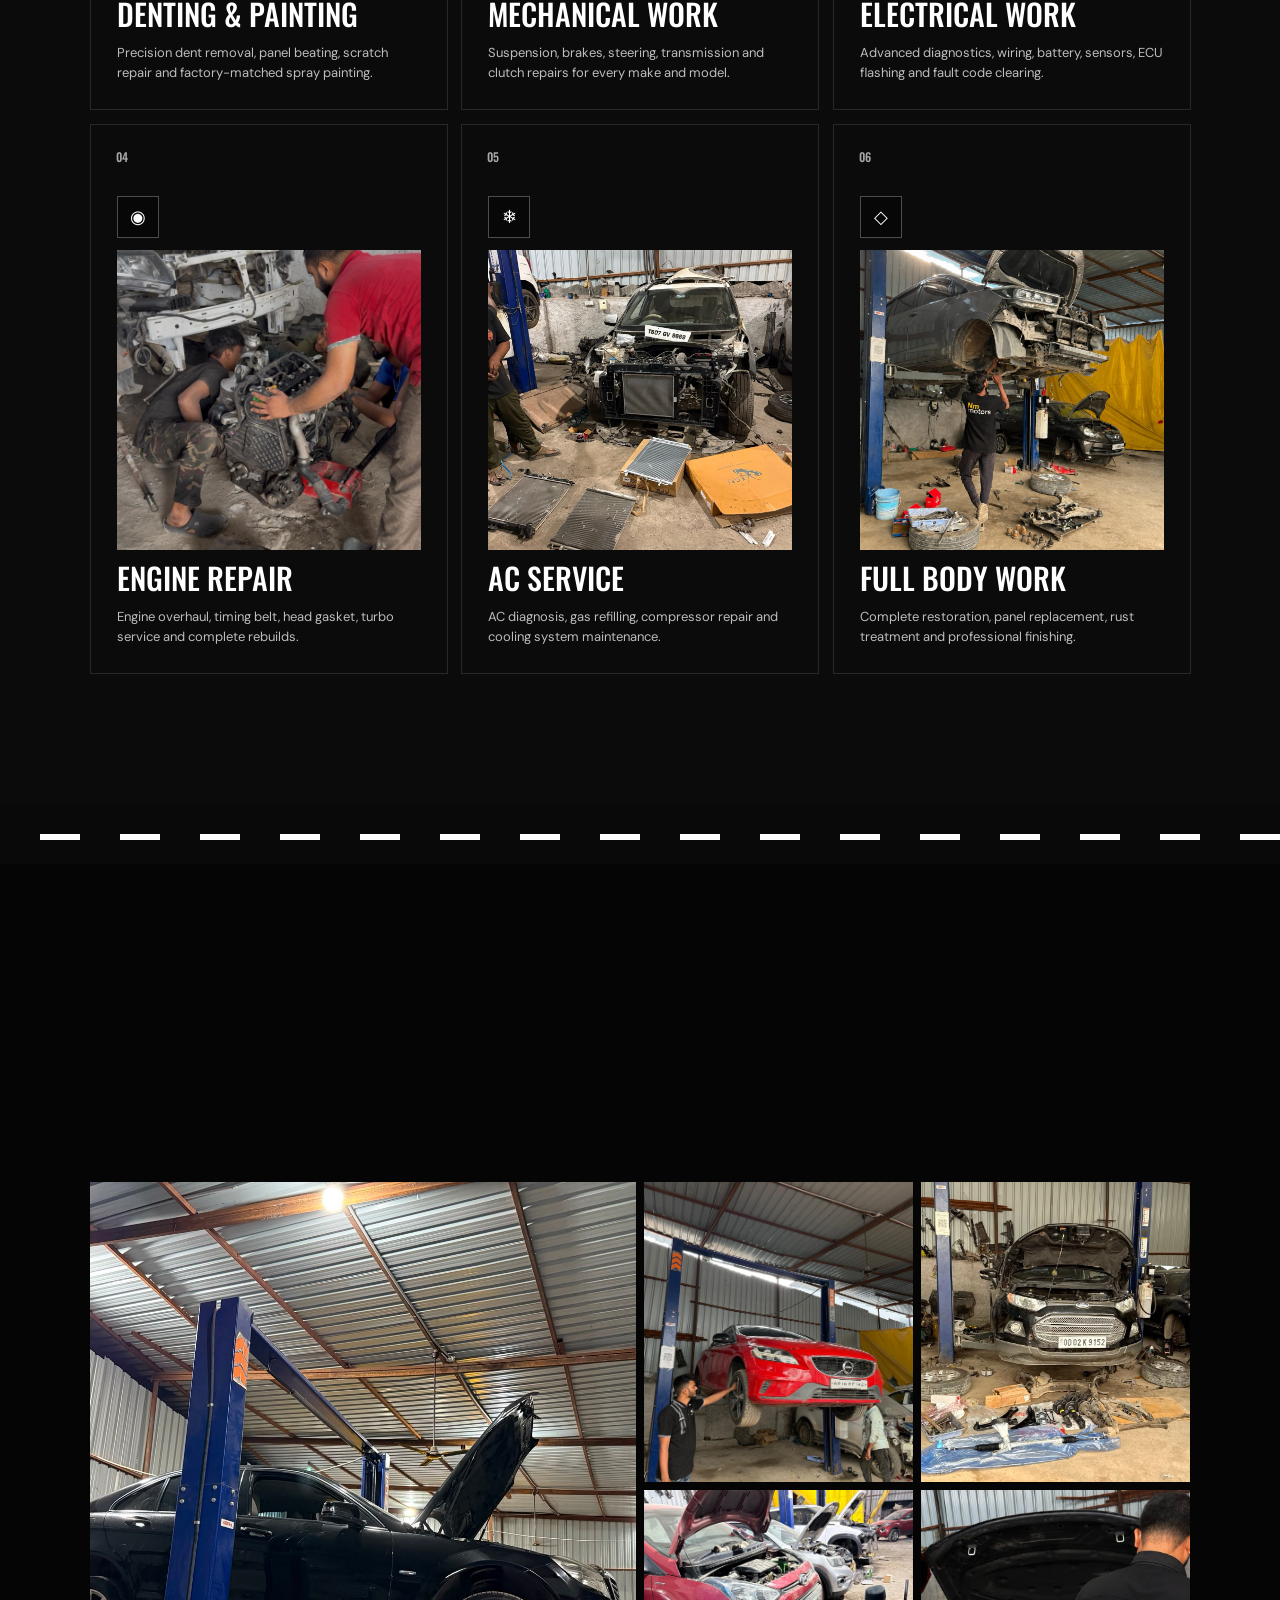
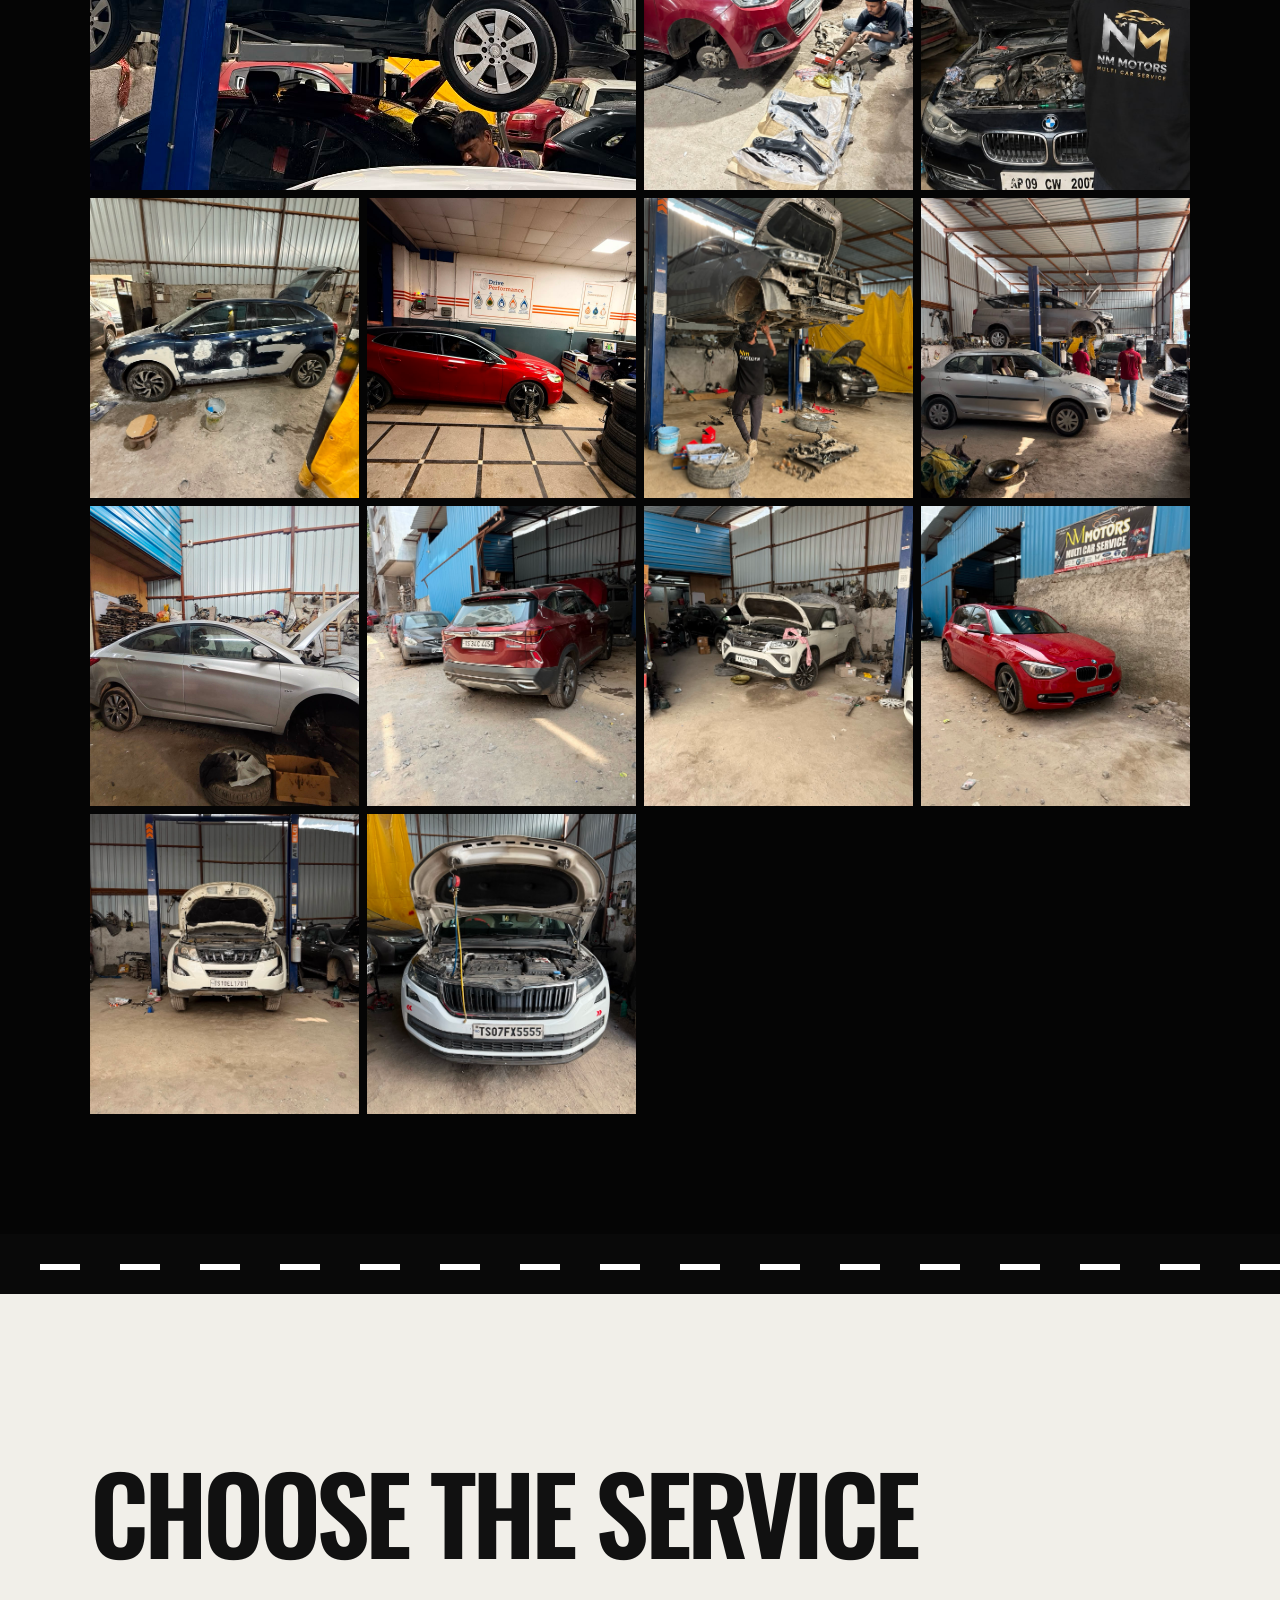
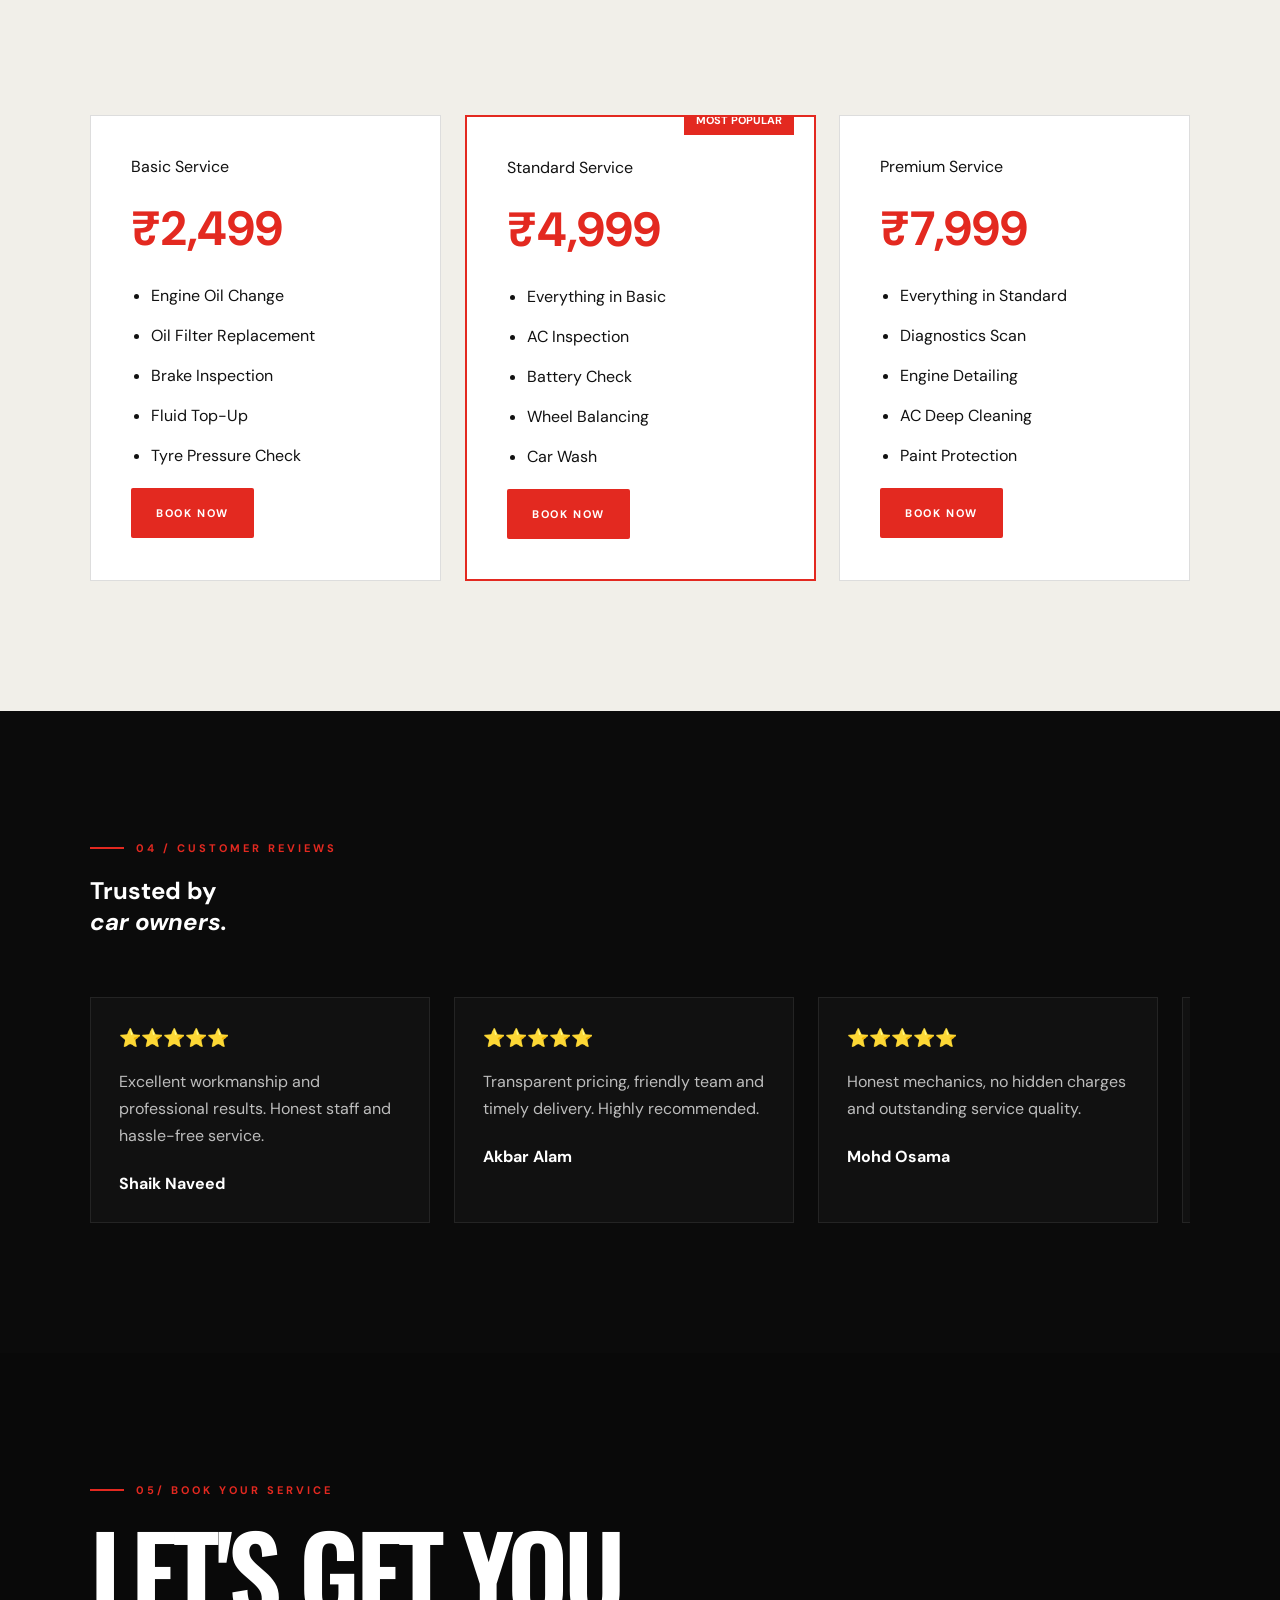
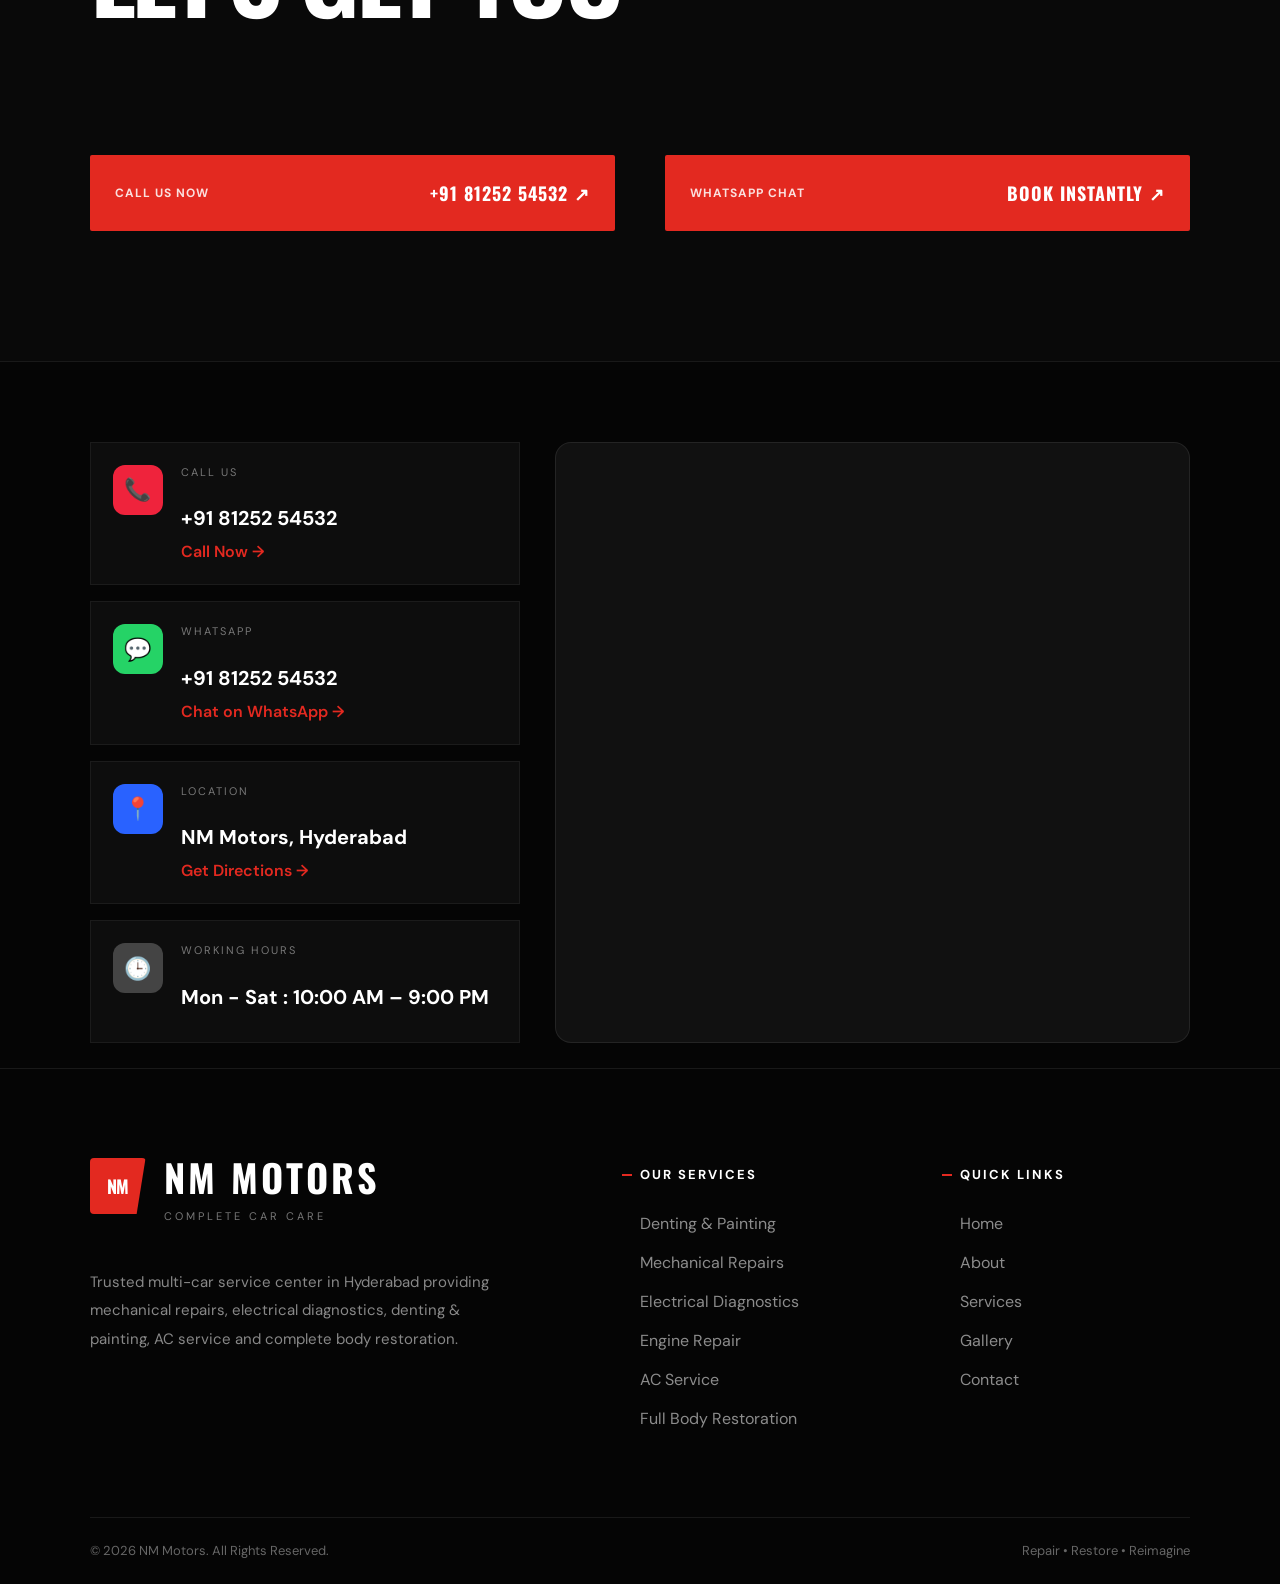
==== commit 5b260fe6: "Update index.html" ====
--- a/index.html
+++ b/index.html
@@ -52,6 +52,23 @@
   />
 
   <link rel="stylesheet" href="styles.css" />
+  <script type="application/ld+json">
+{
+  "@context":"https://schema.org",
+  "@type":"AutoRepair",
+  "name":"NM Motors",
+  "url":"https://nmmotors.in",
+  "image":"https://nmmotors.in/og-image.jpg",
+  "telephone":"+91-XXXXXXXXXX",
+  "address":{
+    "@type":"PostalAddress",
+    "addressLocality":"Hyderabad",
+    "addressRegion":"Telangana",
+    "addressCountry":"IN"
+  },
+  "priceRange":"₹₹"
+}
+</script>
 </head>
   <body>
     <div class="page-loader" aria-hidden="true">
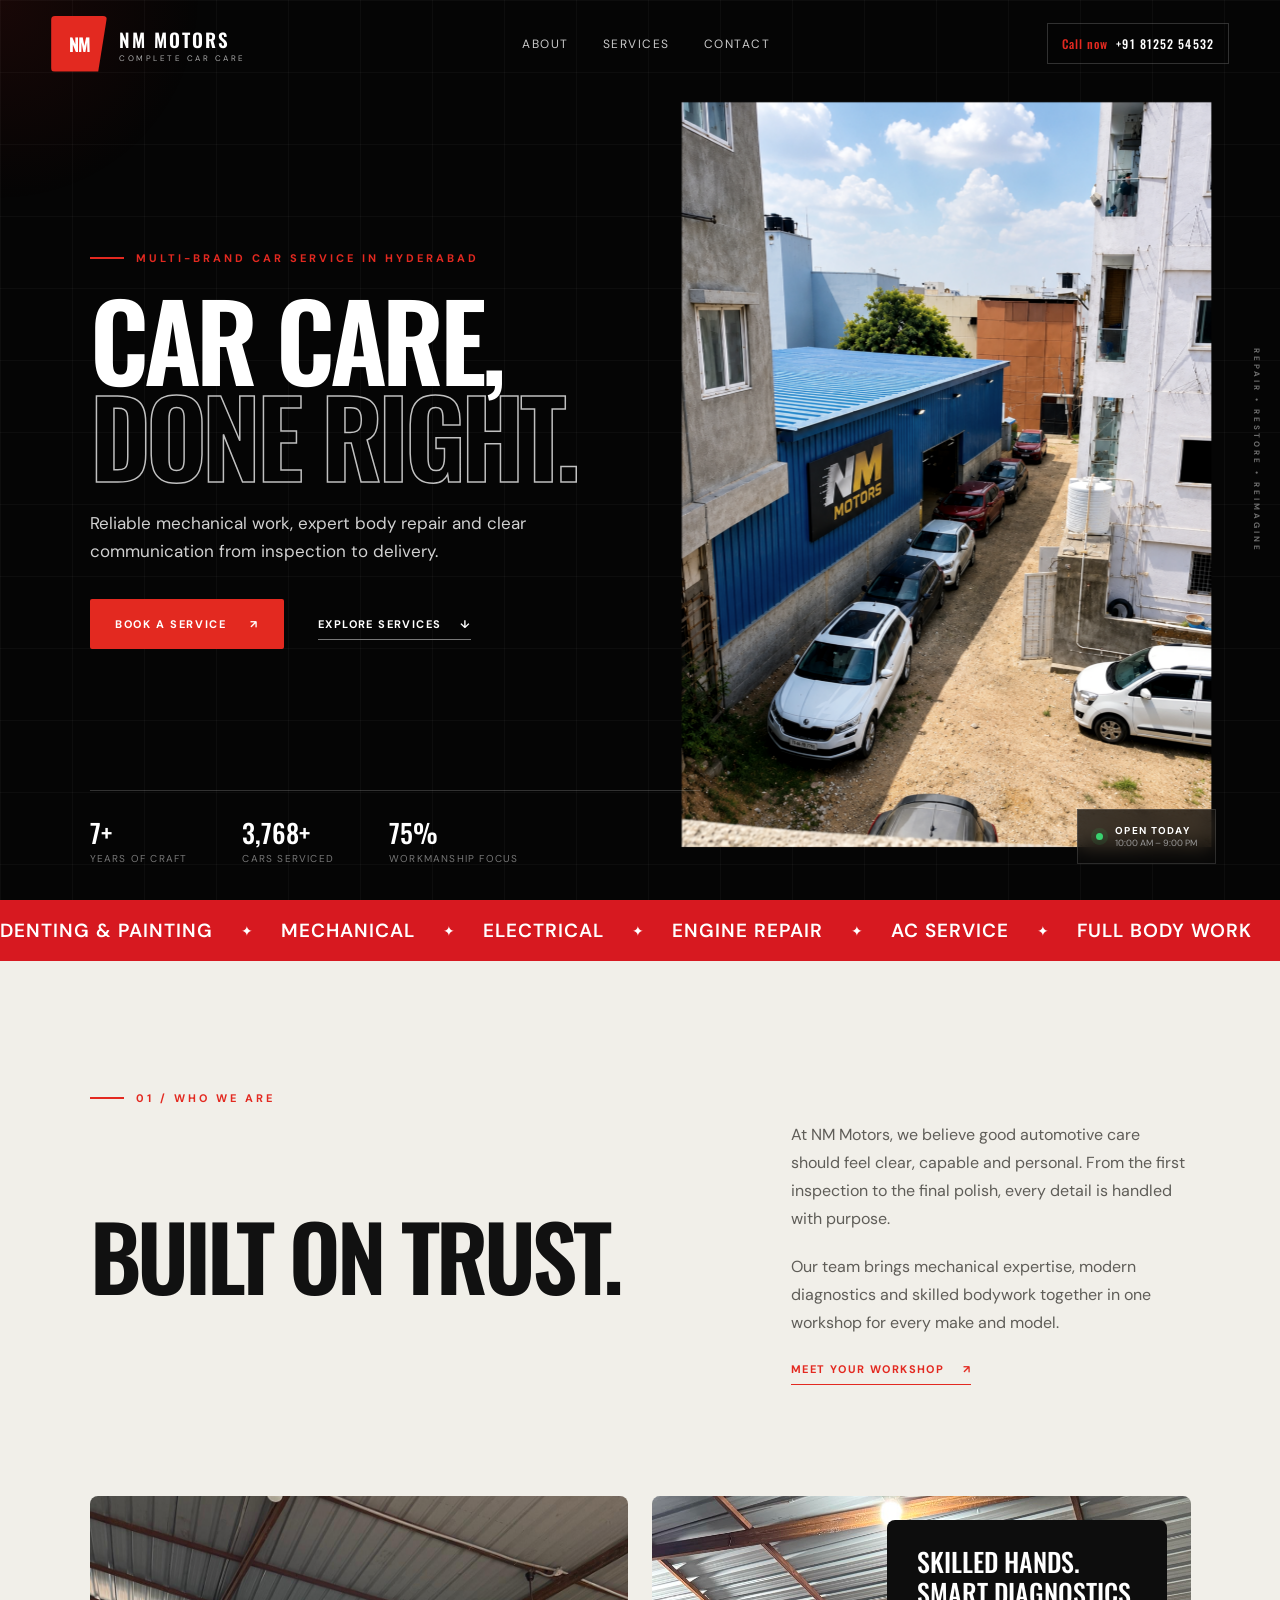
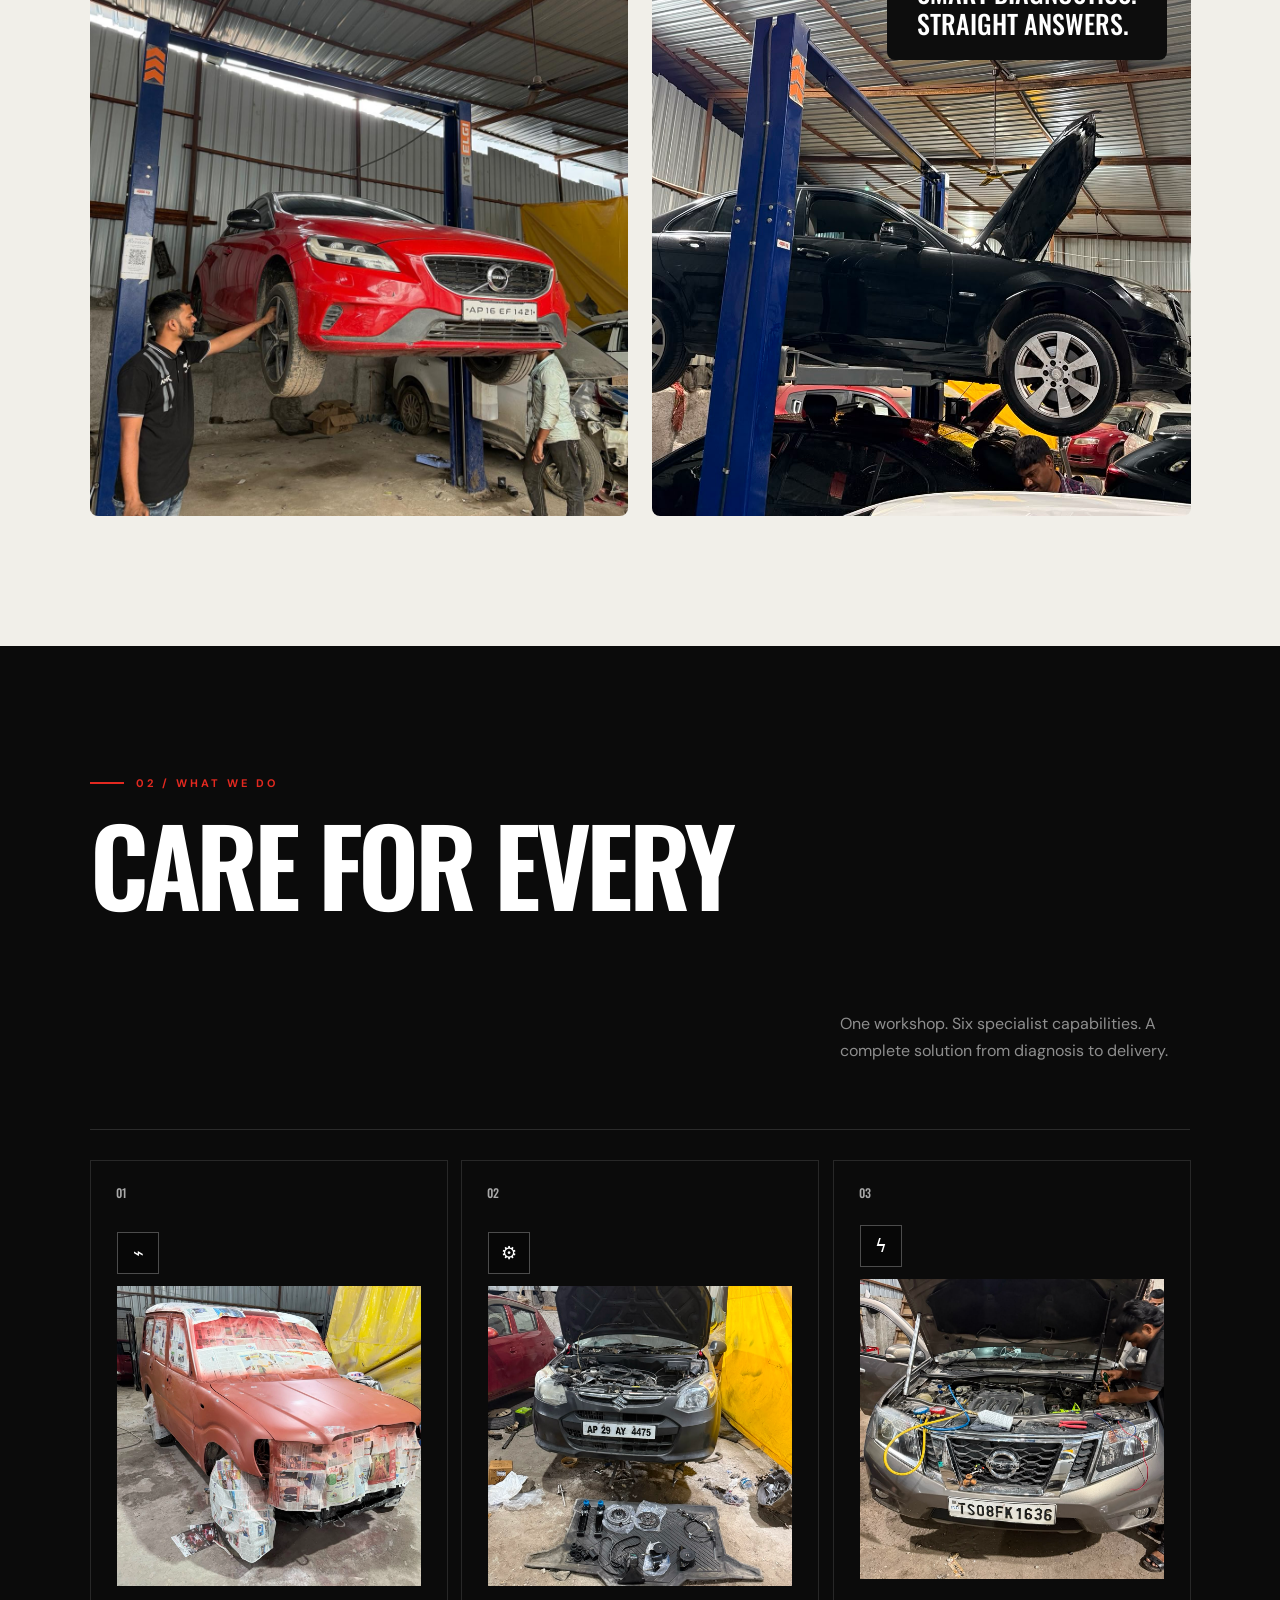
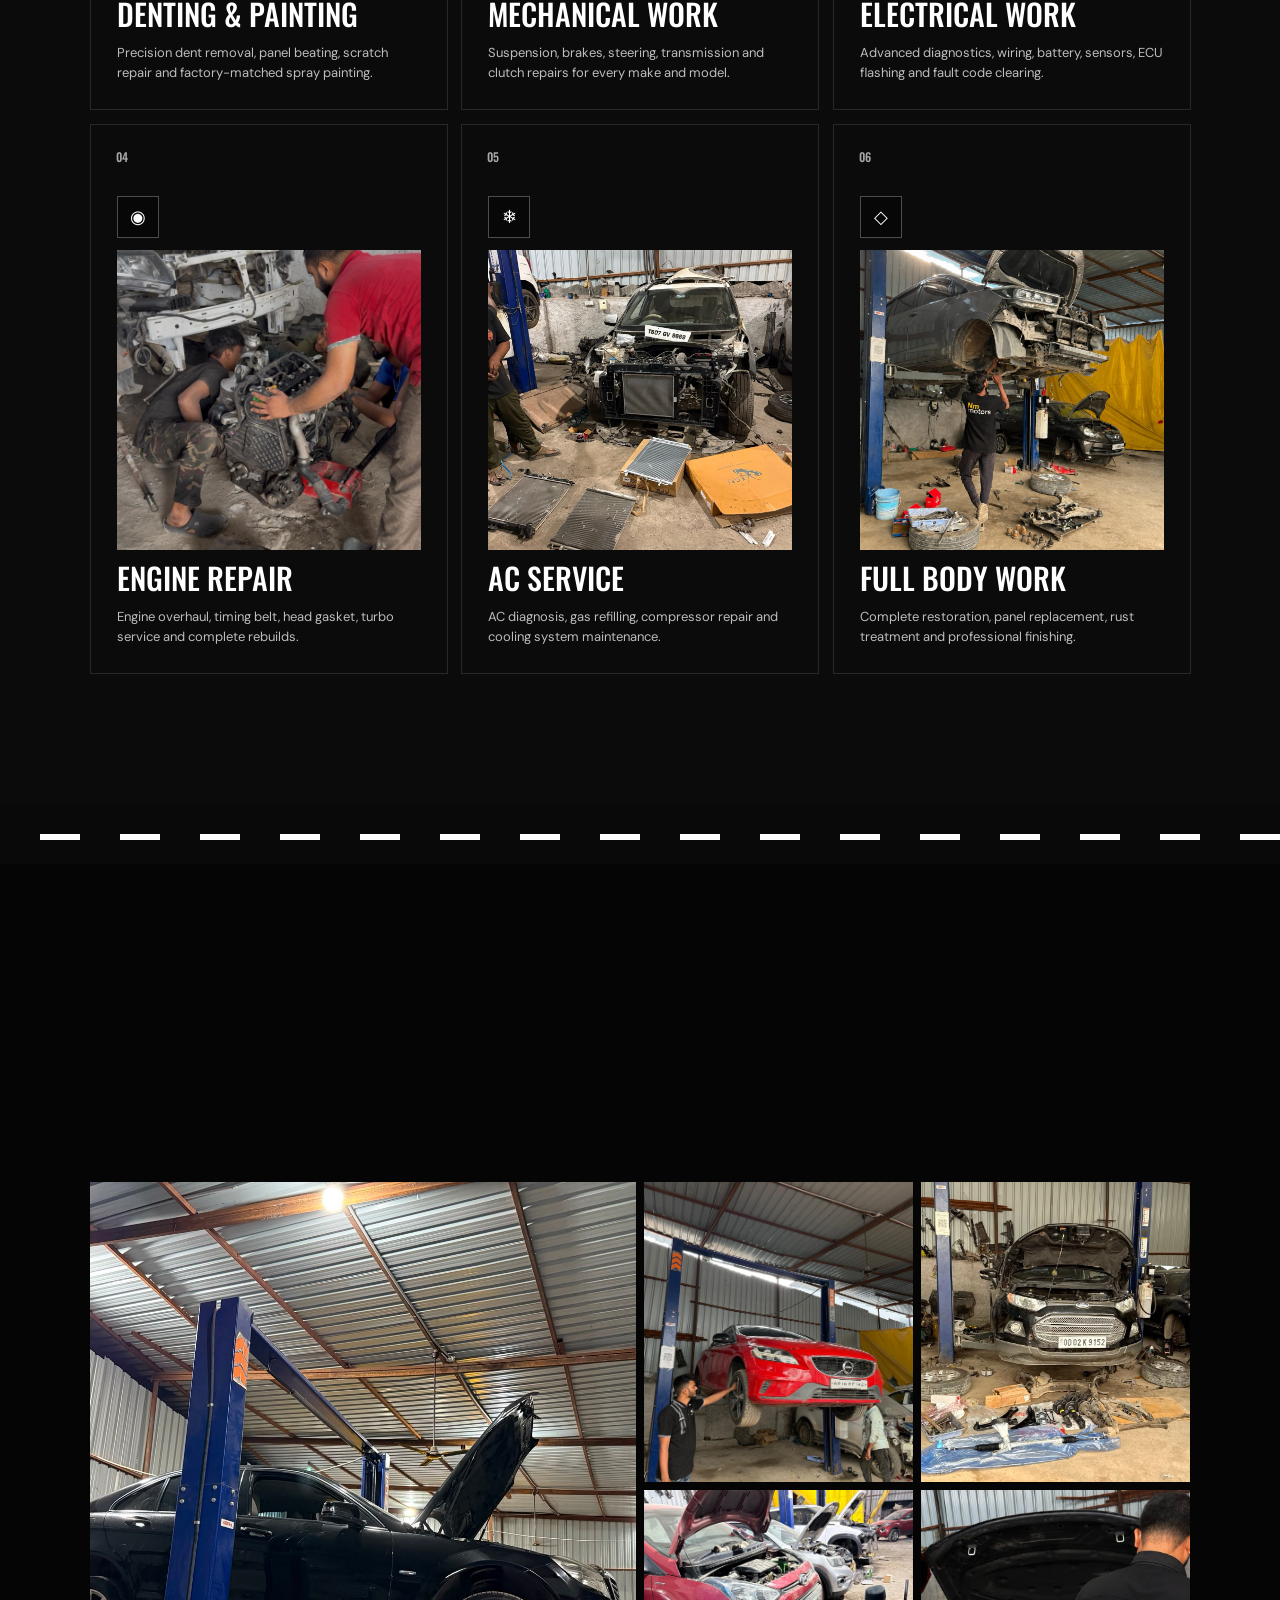
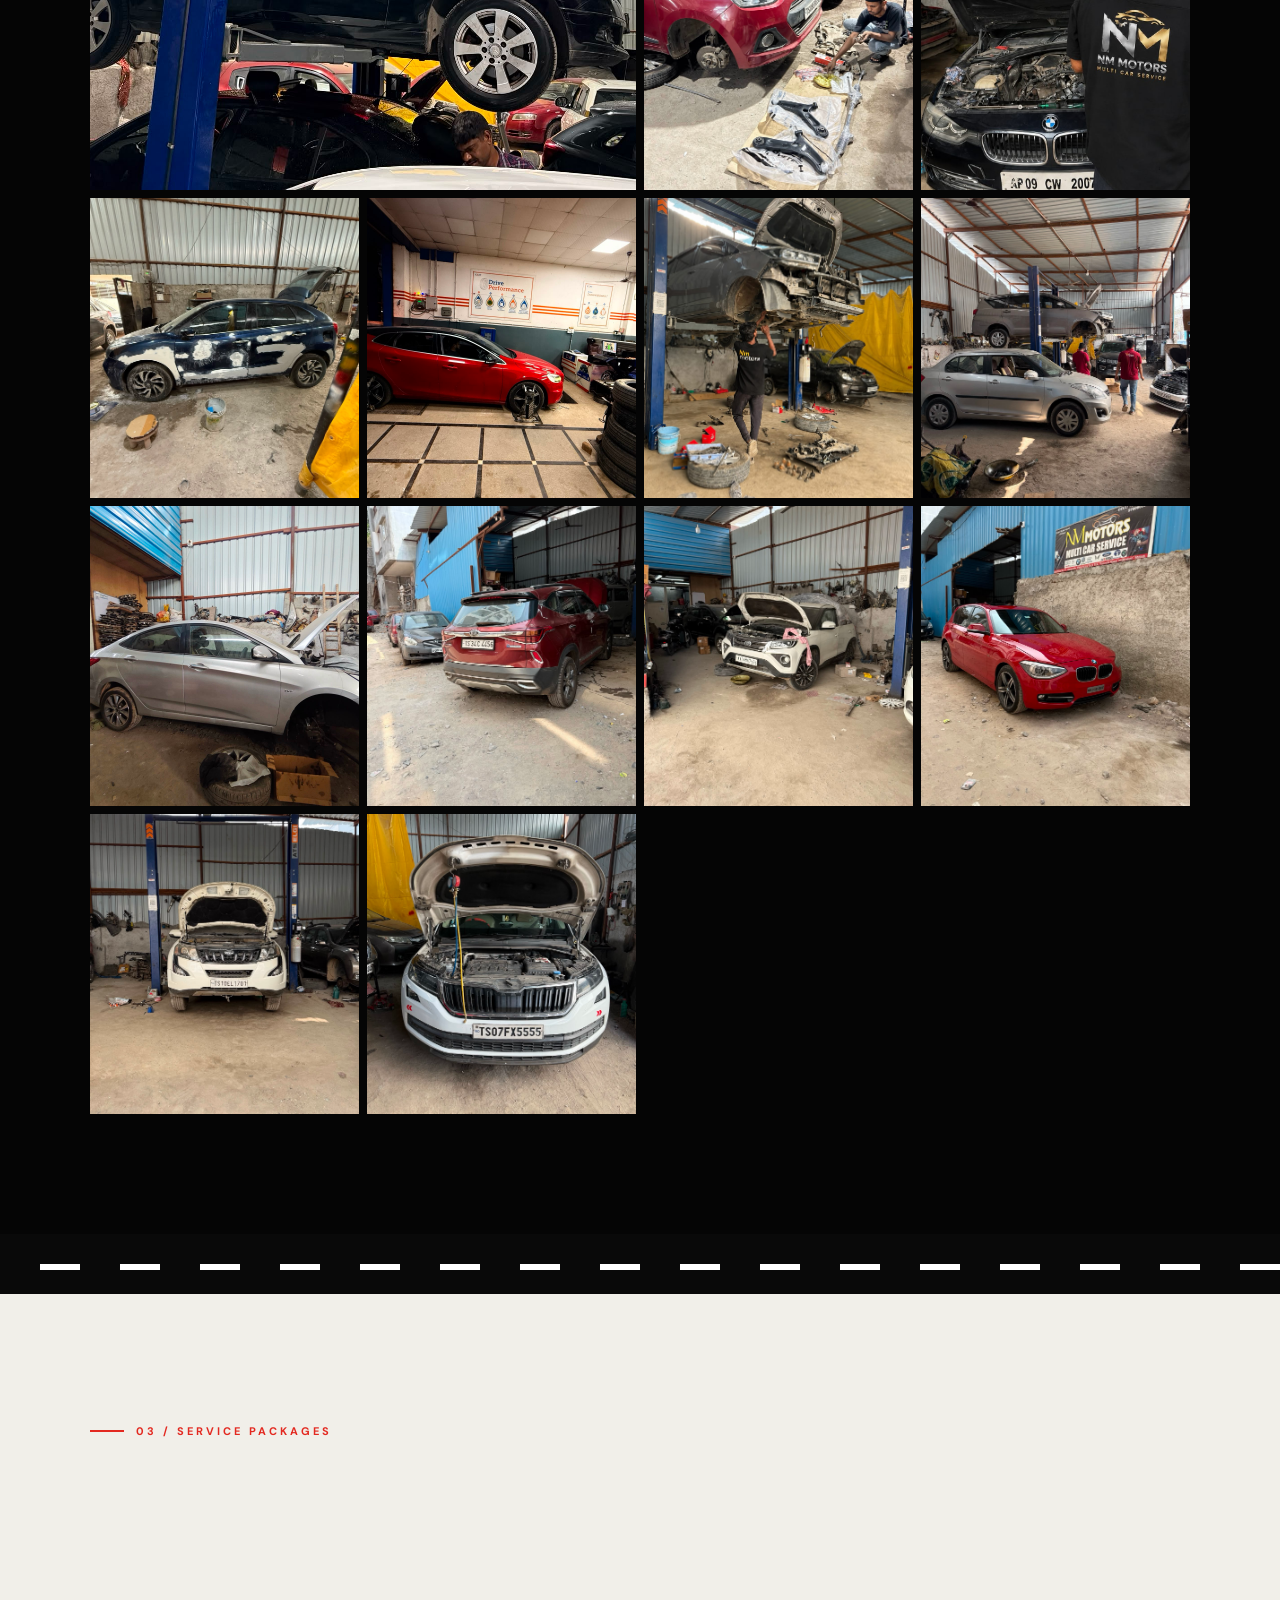
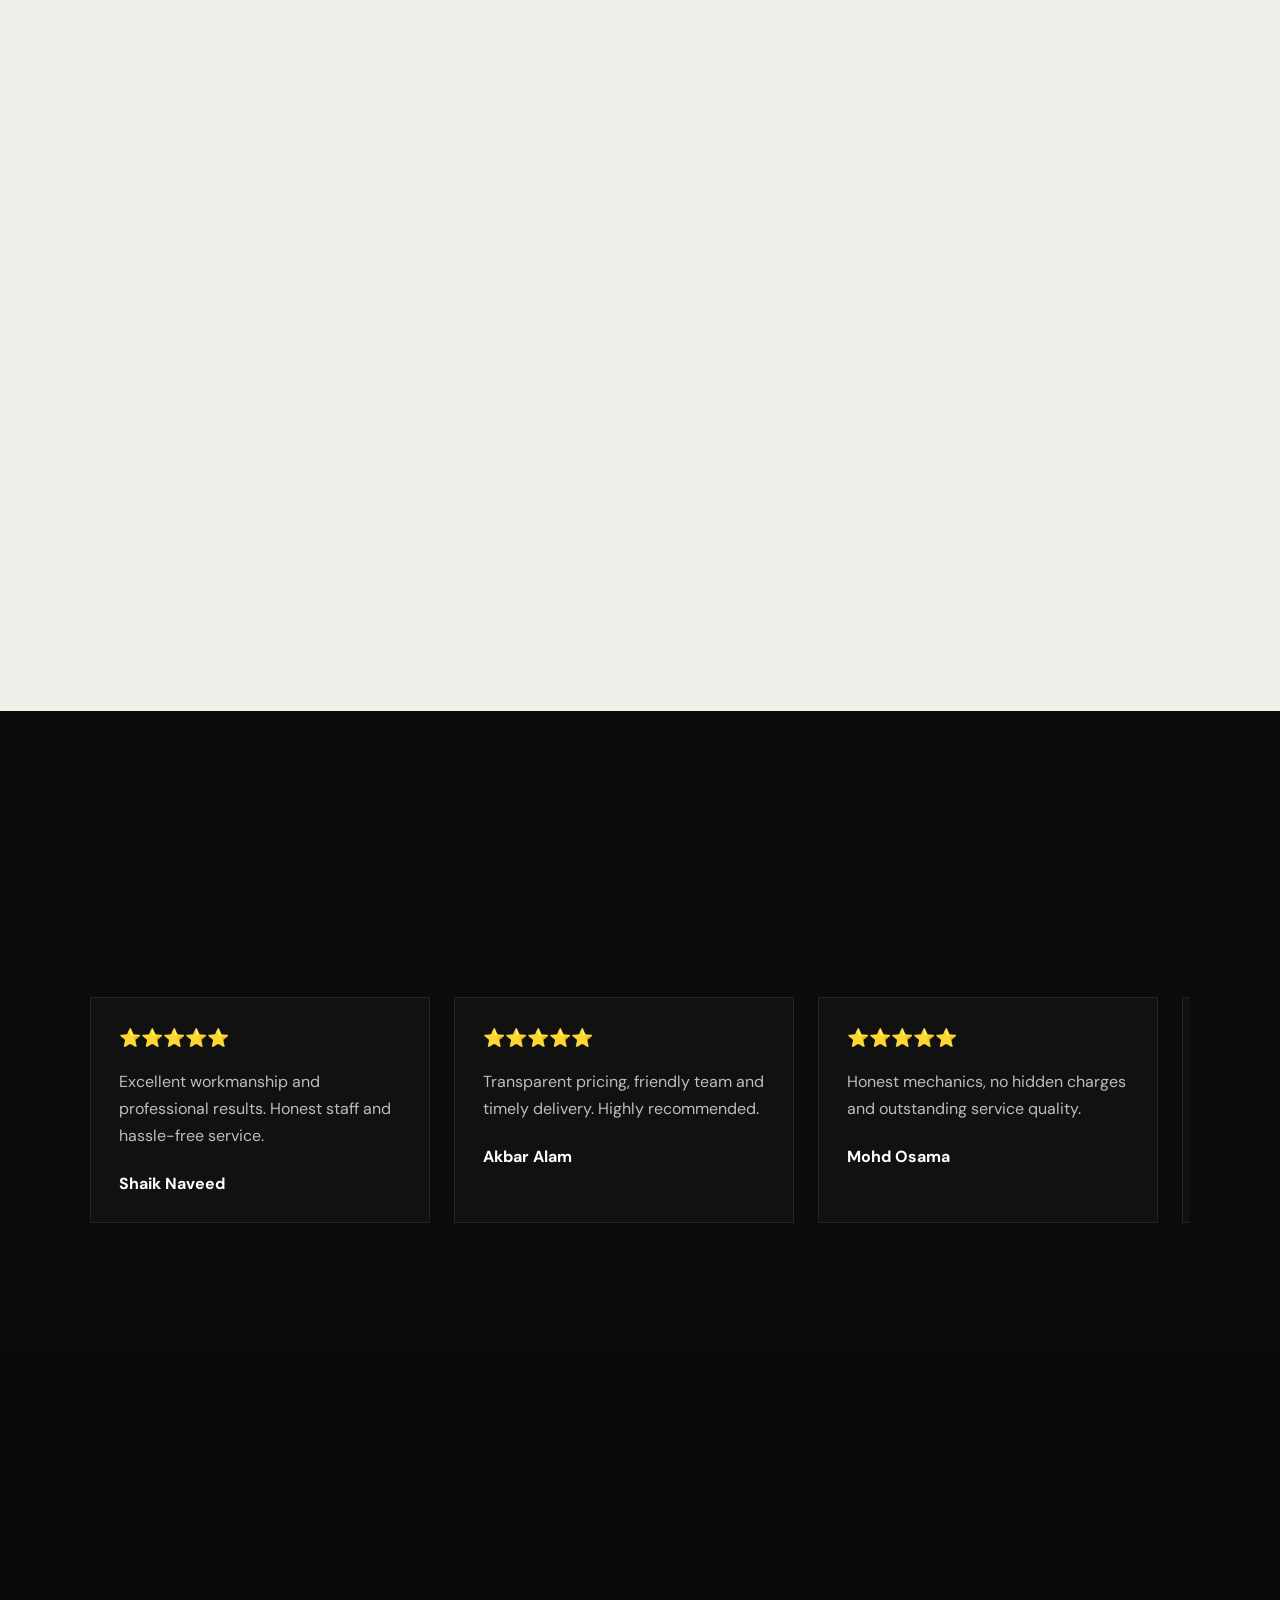
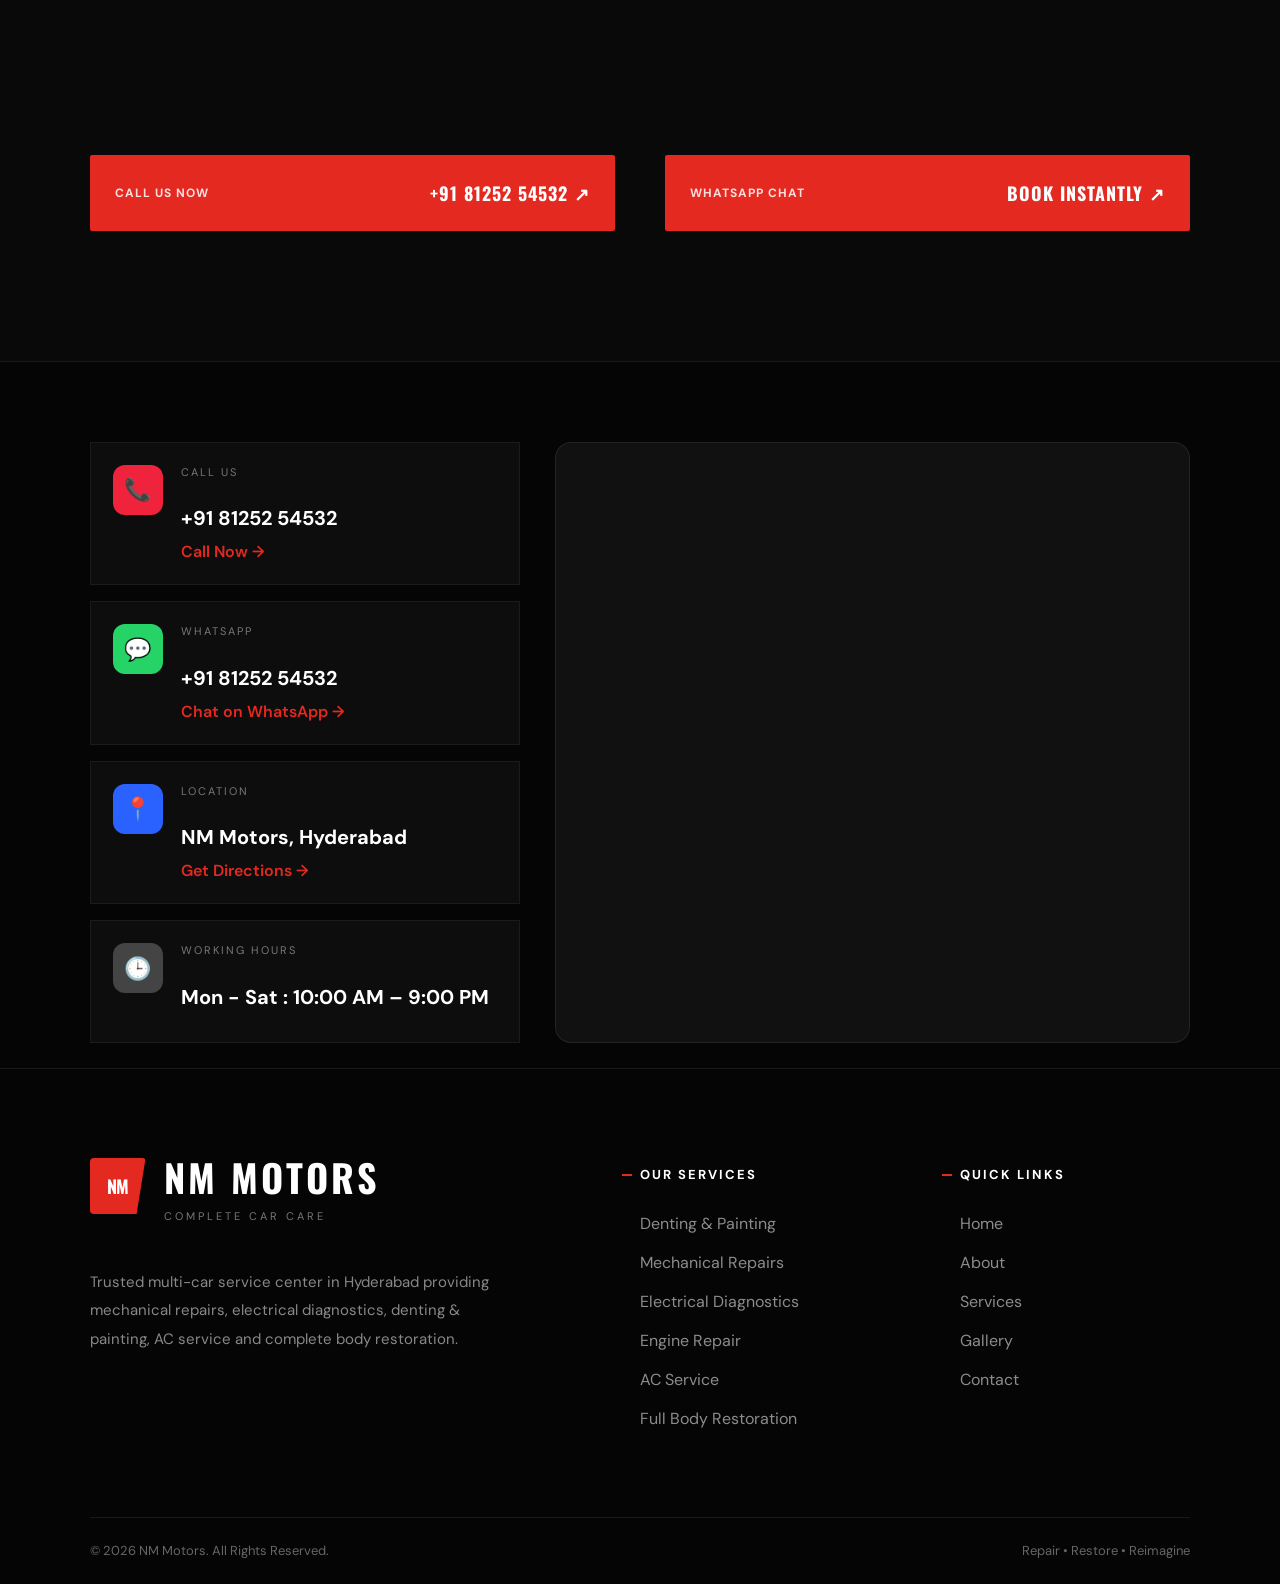
==== commit 2e4bc0aa: "Update index.html" ====
--- a/index.html
+++ b/index.html
@@ -59,7 +59,7 @@
   "name":"NM Motors",
   "url":"https://nmmotors.in",
   "image":"https://nmmotors.in/og-image.jpg",
-  "telephone":"+91-XXXXXXXXXX",
+  "telephone":"+91 81252 54532",
   "address":{
     "@type":"PostalAddress",
     "addressLocality":"Hyderabad",
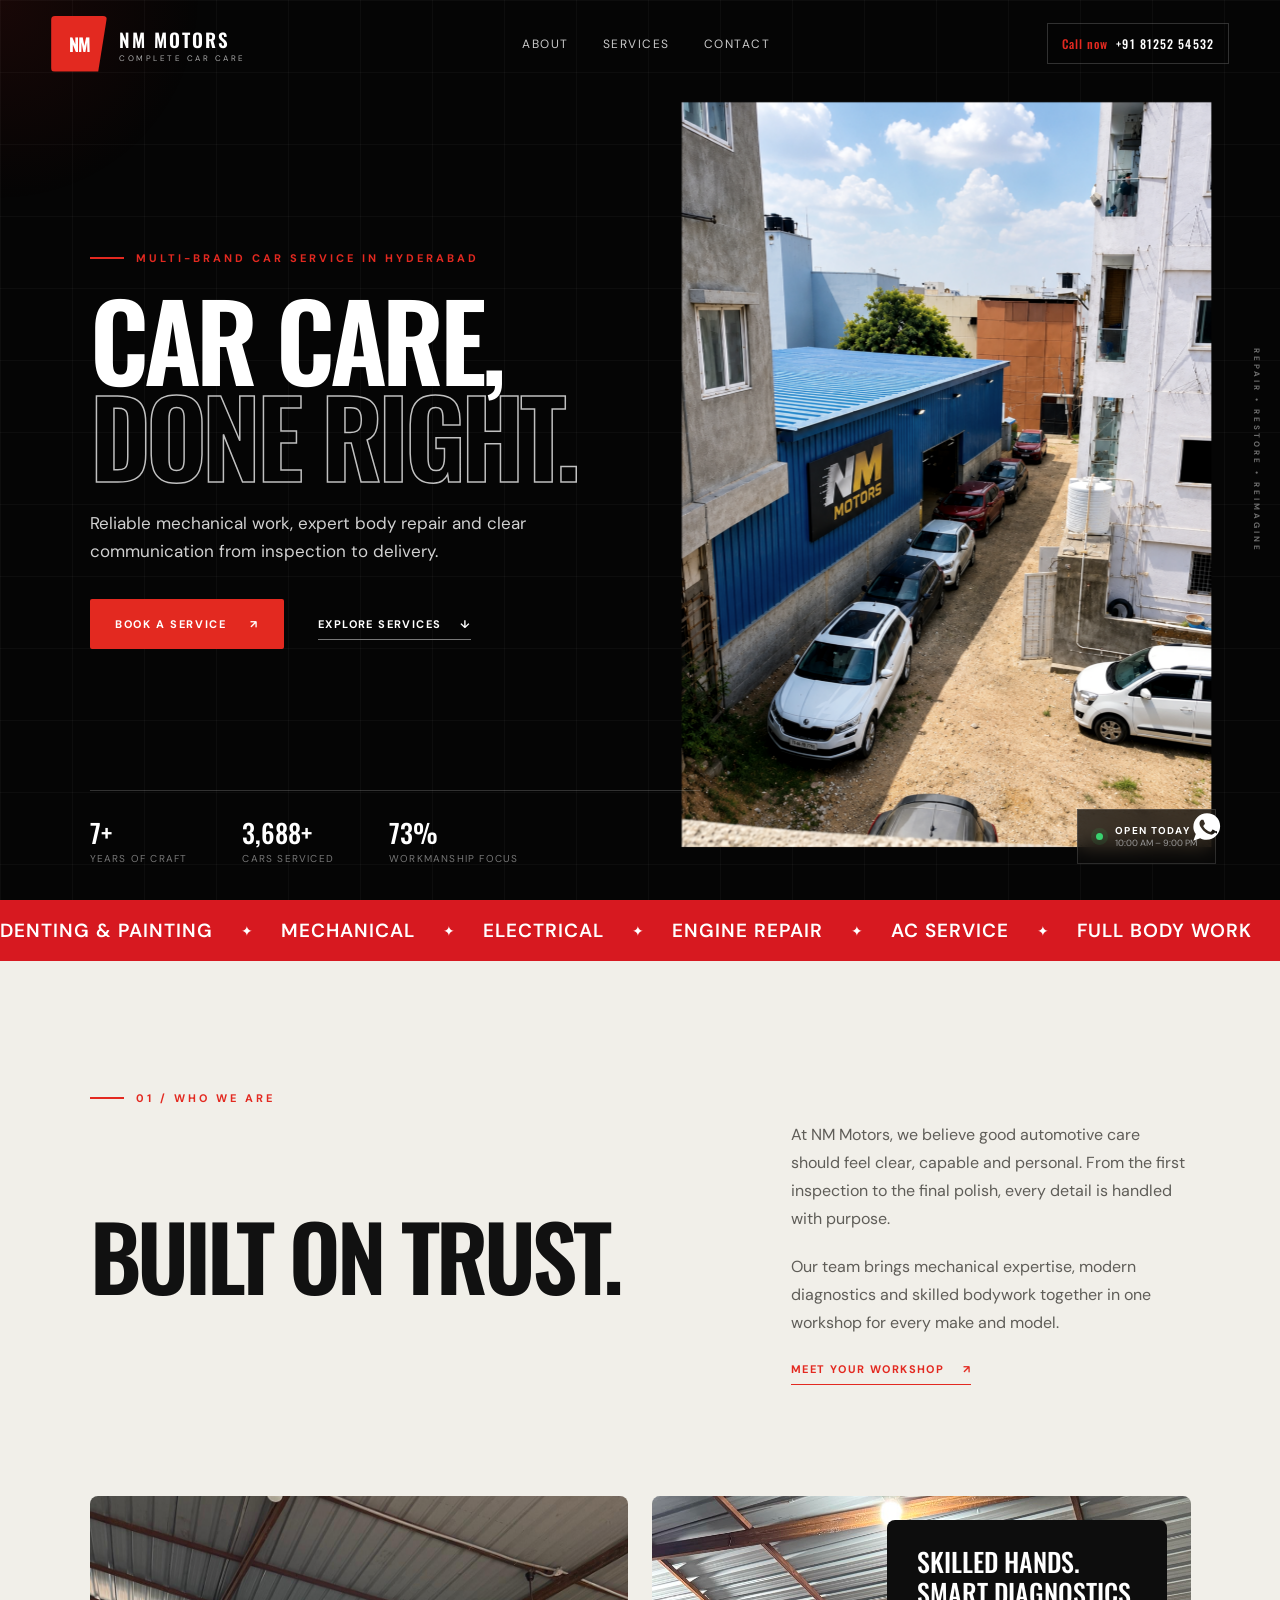
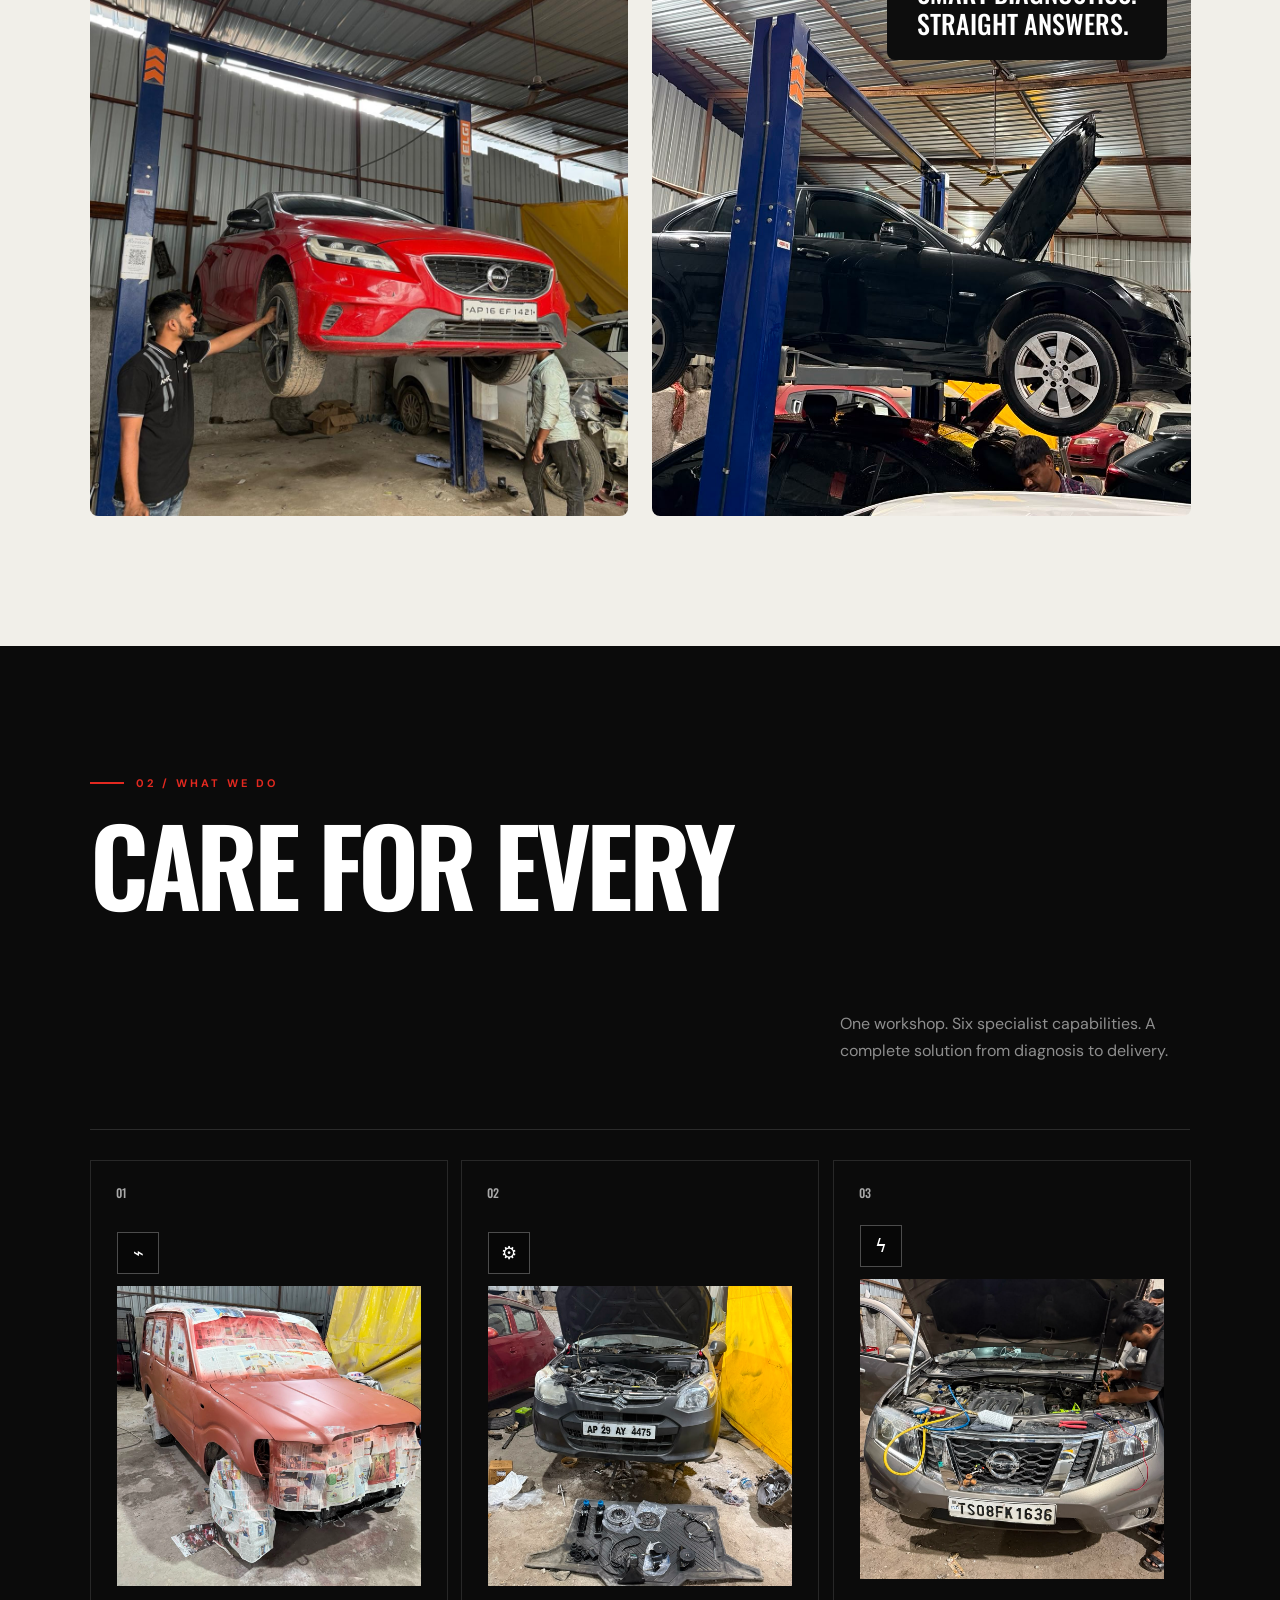
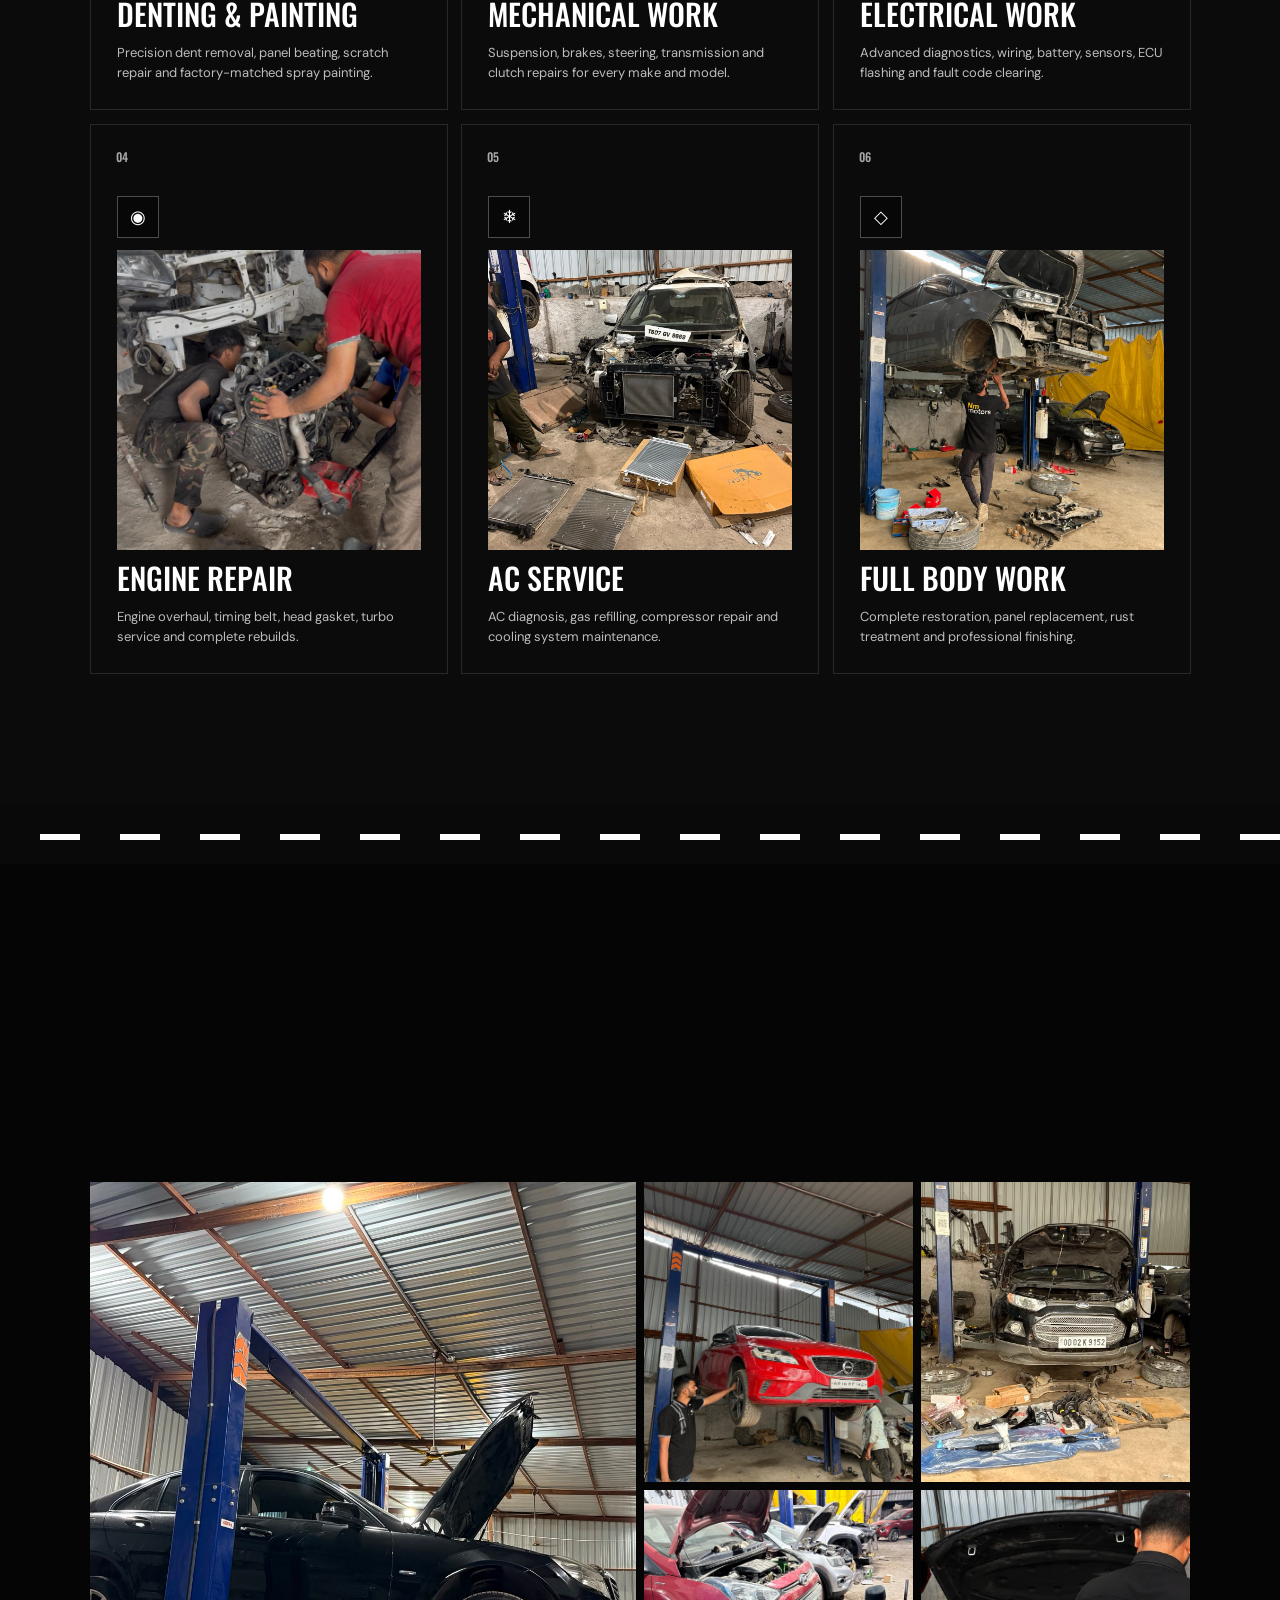
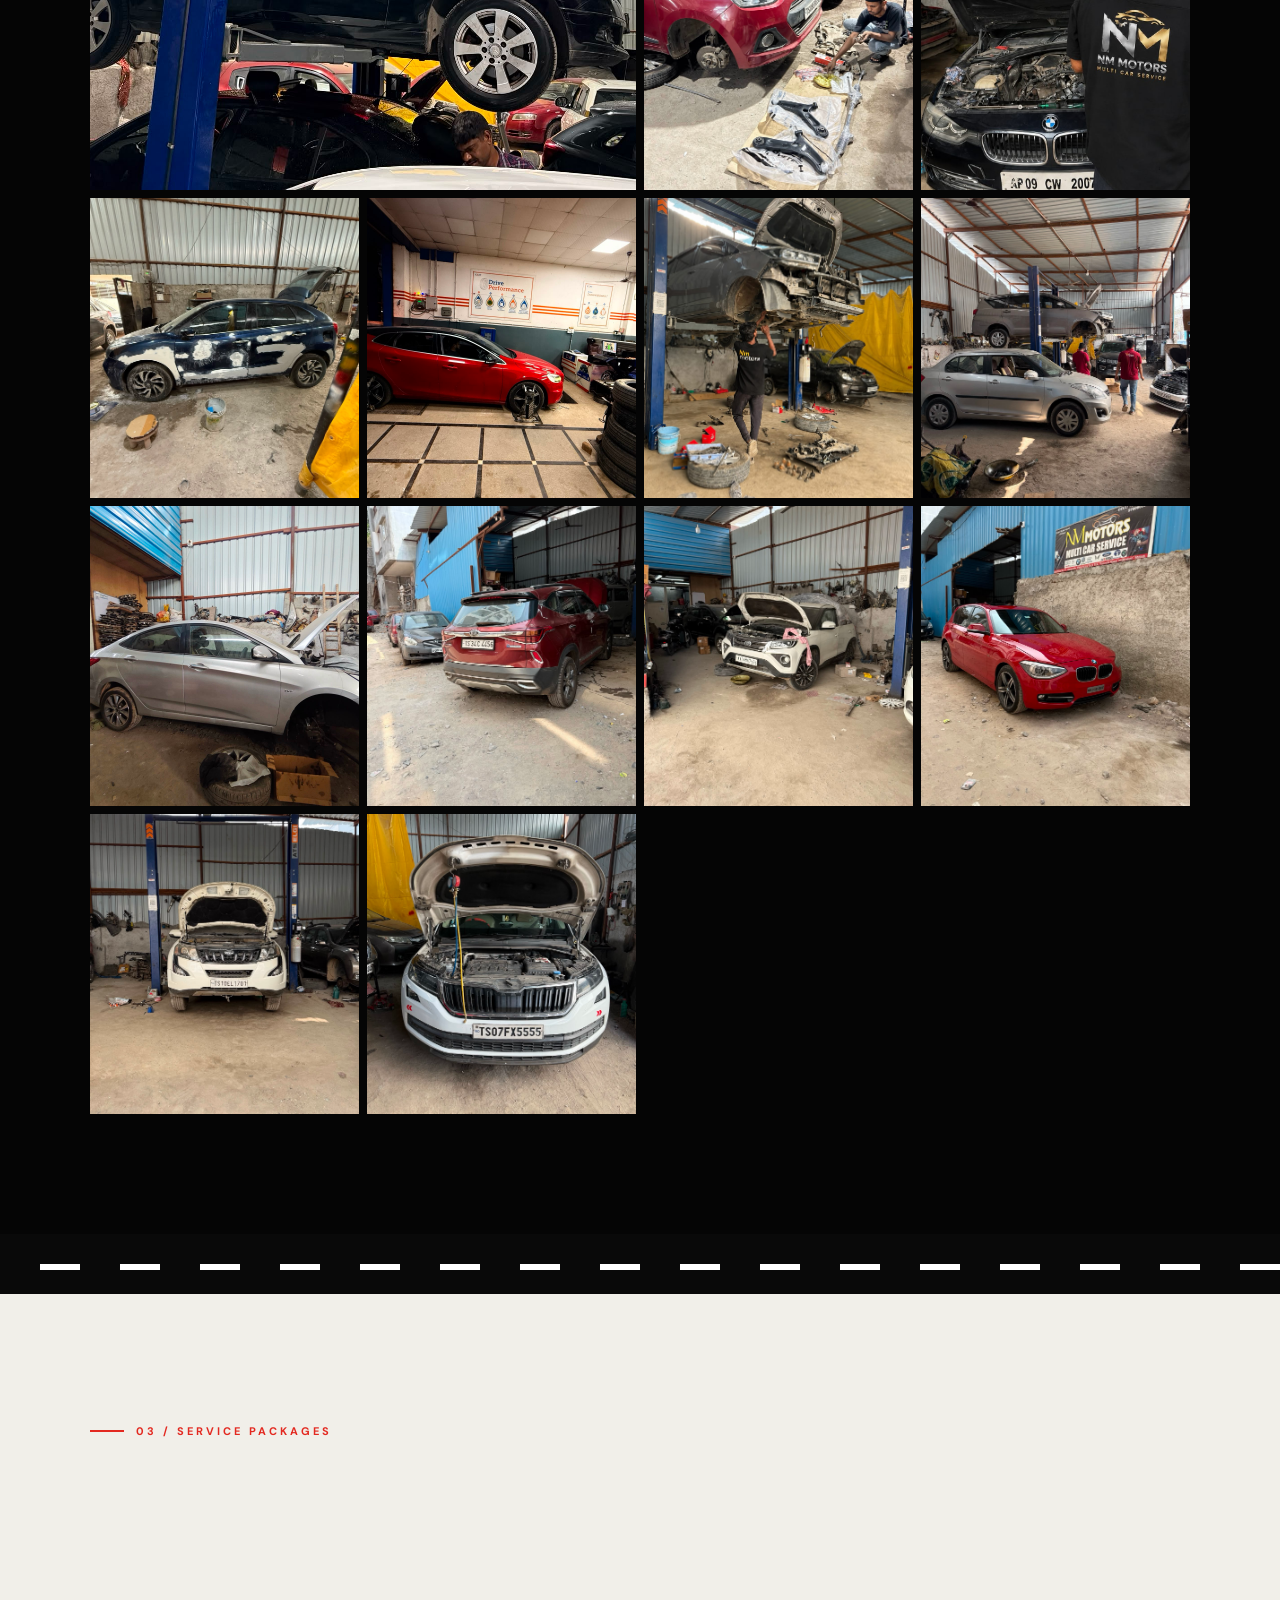
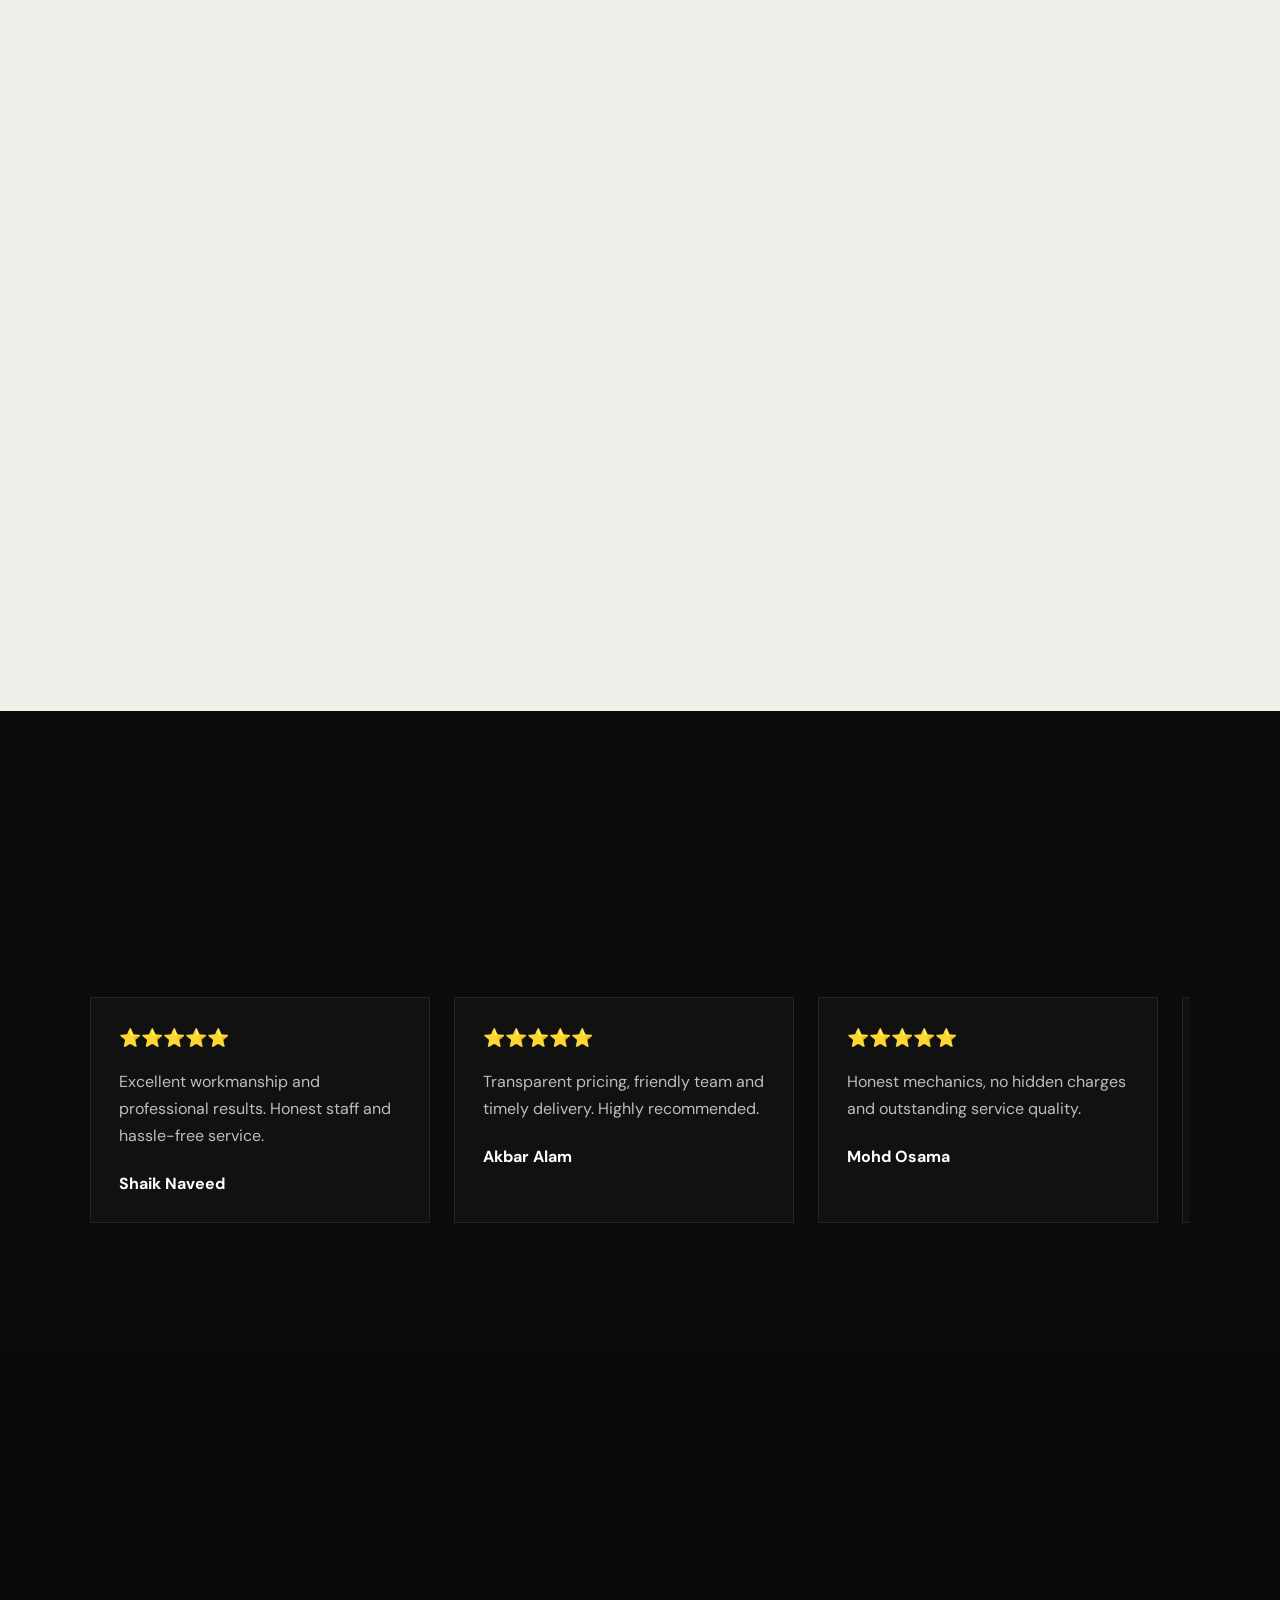
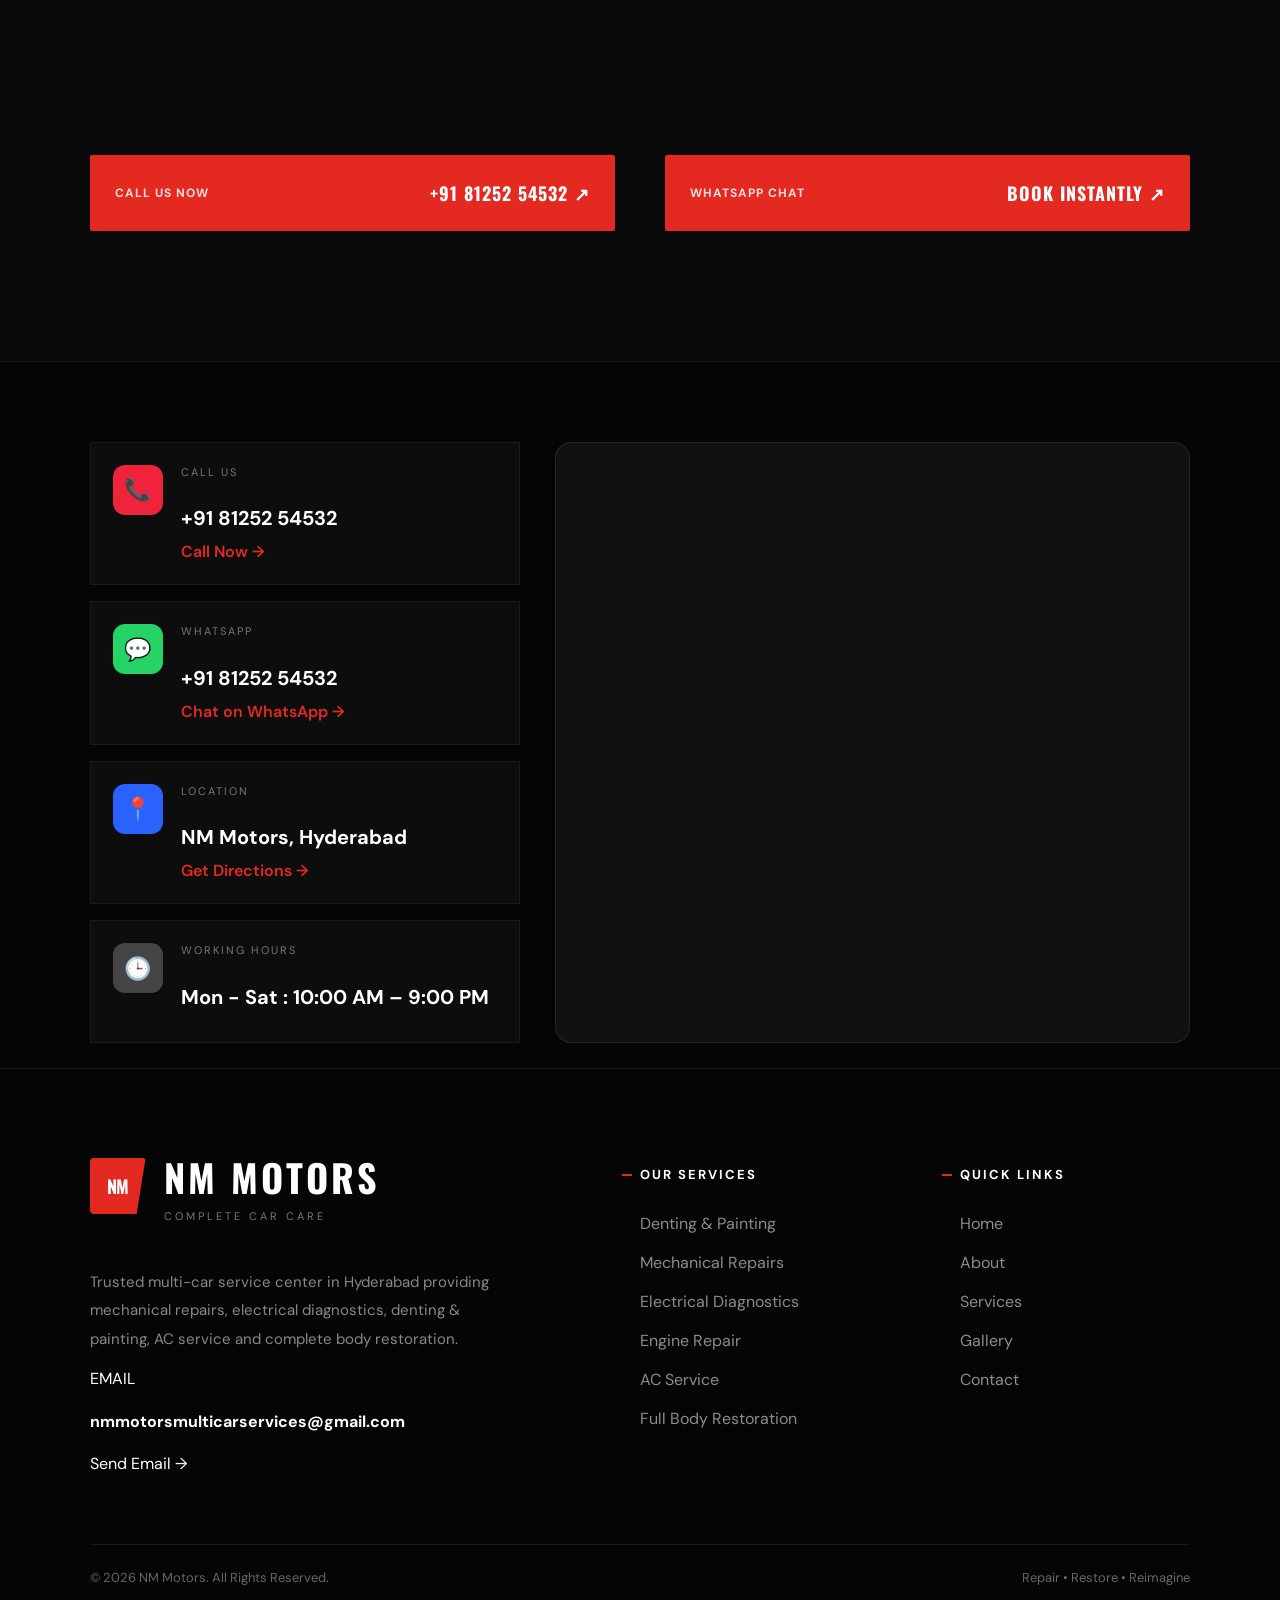
==== commit b3ab46e7: "Update index.html" ====
--- a/index.html
+++ b/index.html
@@ -1,75 +1,29 @@
 <!doctype html>
 <html lang="en">
- <head>
-  <meta charset="UTF-8" />
-  <meta name="viewport" content="width=device-width, initial-scale=1.0" />
-  <meta name="theme-color" content="#0a0a0a" />
-
-  <title>NM Motors | Complete Car Care & Auto Repair in Hyderabad</title>
-
-  <meta
-    name="description"
-    content="NM Motors offers complete car care services in Hyderabad including mechanical repairs, electrical work, denting, painting, AC service, wheel alignment, diagnostics, detailing, and restoration."
-  />
-
-  <meta
-    name="keywords"
-    content="NM Motors, car service Hyderabad, car repair Hyderabad, car mechanic, denting painting, wheel alignment, car AC service, auto workshop, vehicle maintenance, Hyderabad garage"
-  />
-
-  <meta name="author" content="NM Motors" />
-  <meta name="robots" content="index, follow" />
-  <meta name="googlebot" content="index, follow" />
-  <link rel="canonical" href="https://nmmotors.in/" />
-
-  <!-- Open Graph -->
-  <meta property="og:type" content="website" />
-  <meta property="og:title" content="NM Motors | Complete Car Care & Auto Repair" />
-  <meta
-    property="og:description"
-    content="Professional mechanical, electrical, denting, painting and complete car care services in Hyderabad."
-  />
-  <meta property="og:url" content="https://nmmotors.in/" />
-  <meta property="og:site_name" content="NM Motors" />
-  <meta property="og:image" content="https://nmmotors.in/og-image.jpg" />
-
-  <!-- Twitter -->
-  <meta name="twitter:card" content="summary_large_image" />
-  <meta name="twitter:title" content="NM Motors | Complete Car Care" />
-  <meta
-    name="twitter:description"
-    content="Professional car repair and complete auto care services in Hyderabad."
-  />
-  <meta name="twitter:image" content="https://nmmotors.in/og-image.jpg" />
-
-  <link rel="icon" href="favicon.ico" type="image/x-icon" />
-
-  <link rel="preconnect" href="https://fonts.googleapis.com" />
-  <link rel="preconnect" href="https://fonts.gstatic.com" crossorigin />
-  <link
-    href="https://fonts.googleapis.com/css2?family=DM+Sans:wght@400;500;600;700&family=Oswald:wght@400;500;600;700&display=swap"
-    rel="stylesheet"
-  />
-
-  <link rel="stylesheet" href="styles.css" />
-  <script type="application/ld+json">
-{
-  "@context":"https://schema.org",
-  "@type":"AutoRepair",
-  "name":"NM Motors",
-  "url":"https://nmmotors.in",
-  "image":"https://nmmotors.in/og-image.jpg",
-  "telephone":"+91 81252 54532",
-  "address":{
-    "@type":"PostalAddress",
-    "addressLocality":"Hyderabad",
-    "addressRegion":"Telangana",
-    "addressCountry":"IN"
-  },
-  "priceRange":"₹₹"
-}
-</script>
-</head>
+  <head>
+    <meta charset="UTF-8" />
+    <meta name="viewport" content="width=device-width, initial-scale=1.0" />
+    <meta name="theme-color" content="#0a0a0a" />
+    <meta
+      name="description"
+      content="NM Motors - complete car care, mechanical, electrical, denting, painting and restoration in Hyderabad."
+    />
+    <title>NM Motors | Complete Car Care</title>
+
+    <link rel="preconnect" href="https://fonts.googleapis.com" />
+    <link rel="preconnect" href="https://fonts.gstatic.com" crossorigin />
+    <link
+      href="https://fonts.googleapis.com/css2?family=DM+Sans:wght@400;500;600;700&family=Oswald:wght@400;500;600;700&display=swap"
+      rel="stylesheet"
+    />
+
+    <link rel="stylesheet" href="styles.css" />
+    <link
+      rel="icon"
+      type="image/png"
+      href="ChatGPT Image Jul 14, 2026, 01_52_15 AM.png"
+    />
+  </head>
   <body>
     <div class="page-loader" aria-hidden="true">
       <div class="loader-mark"><span>NM</span></div>
@@ -736,6 +690,14 @@
             repairs, electrical diagnostics, denting & painting, AC service and
             complete body restoration.
           </p>
+          <div>
+            <span>EMAIL</span>
+            <h4>nmmotorsmulticarservices@gmail.com</h4>
+
+            <a href="mailto:nmmotorsmulticarservices@gmail.com">
+              Send Email →
+            </a>
+          </div>
         </div>
 
         <!-- Services -->
@@ -768,6 +730,25 @@
         <span>Repair • Restore • Reimagine</span>
       </div>
     </footer>
+    <a
+      href="https://wa.me/918125254532?text=Hi%20NM%20MOTORS!%20I%27d%20like%20to%20book%20a%20car%20service."
+      class="floating-whatsapp"
+      target="_blank"
+      rel="noopener noreferrer"
+      aria-label="Chat on WhatsApp"
+    >
+      <svg
+        xmlns="http://www.w3.org/2000/svg"
+        viewBox="0 0 32 32"
+        width="28"
+        height="28"
+        fill="white"
+      >
+        <path
+          d="M16 .4C7.4.4.4 7.3.4 15.9c0 3 1 5.8 2.8 8.1L.4 31.6l7.8-2.7c2.2 1.2 4.7 1.8 7.2 1.8 8.6 0 15.6-6.9 15.6-15.5S24.6.4 16 .4zm8.9 22c-.4 1.1-2.2 2-3.1 2.2-.8.2-1.8.3-5.2-1.1-4.4-1.9-7.2-6.5-7.4-6.8-.2-.3-1.8-2.4-1.8-4.6s1.2-3.3 1.6-3.8c.4-.5.9-.6 1.2-.6h.9c.3 0 .7-.1 1 .7.4.9 1.3 3.1 1.4 3.3.1.2.2.5 0 .8-.2.3-.3.5-.6.8-.3.3-.6.7-.8.9-.3.3-.5.6-.2 1.1.3.5 1.4 2.2 3 3.5 2.1 1.8 3.9 2.3 4.4 2.6.5.2.8.2 1.1-.1.3-.3 1.3-1.5 1.6-2 .3-.5.7-.4 1.1-.2.5.2 2.9 1.4 3.4 1.6.5.3.8.4.9.6.1.2.1 1-.3 2.1z"
+        />
+      </svg>
+    </a>
     <script src="script.js"></script>
   </body>
 </html>
